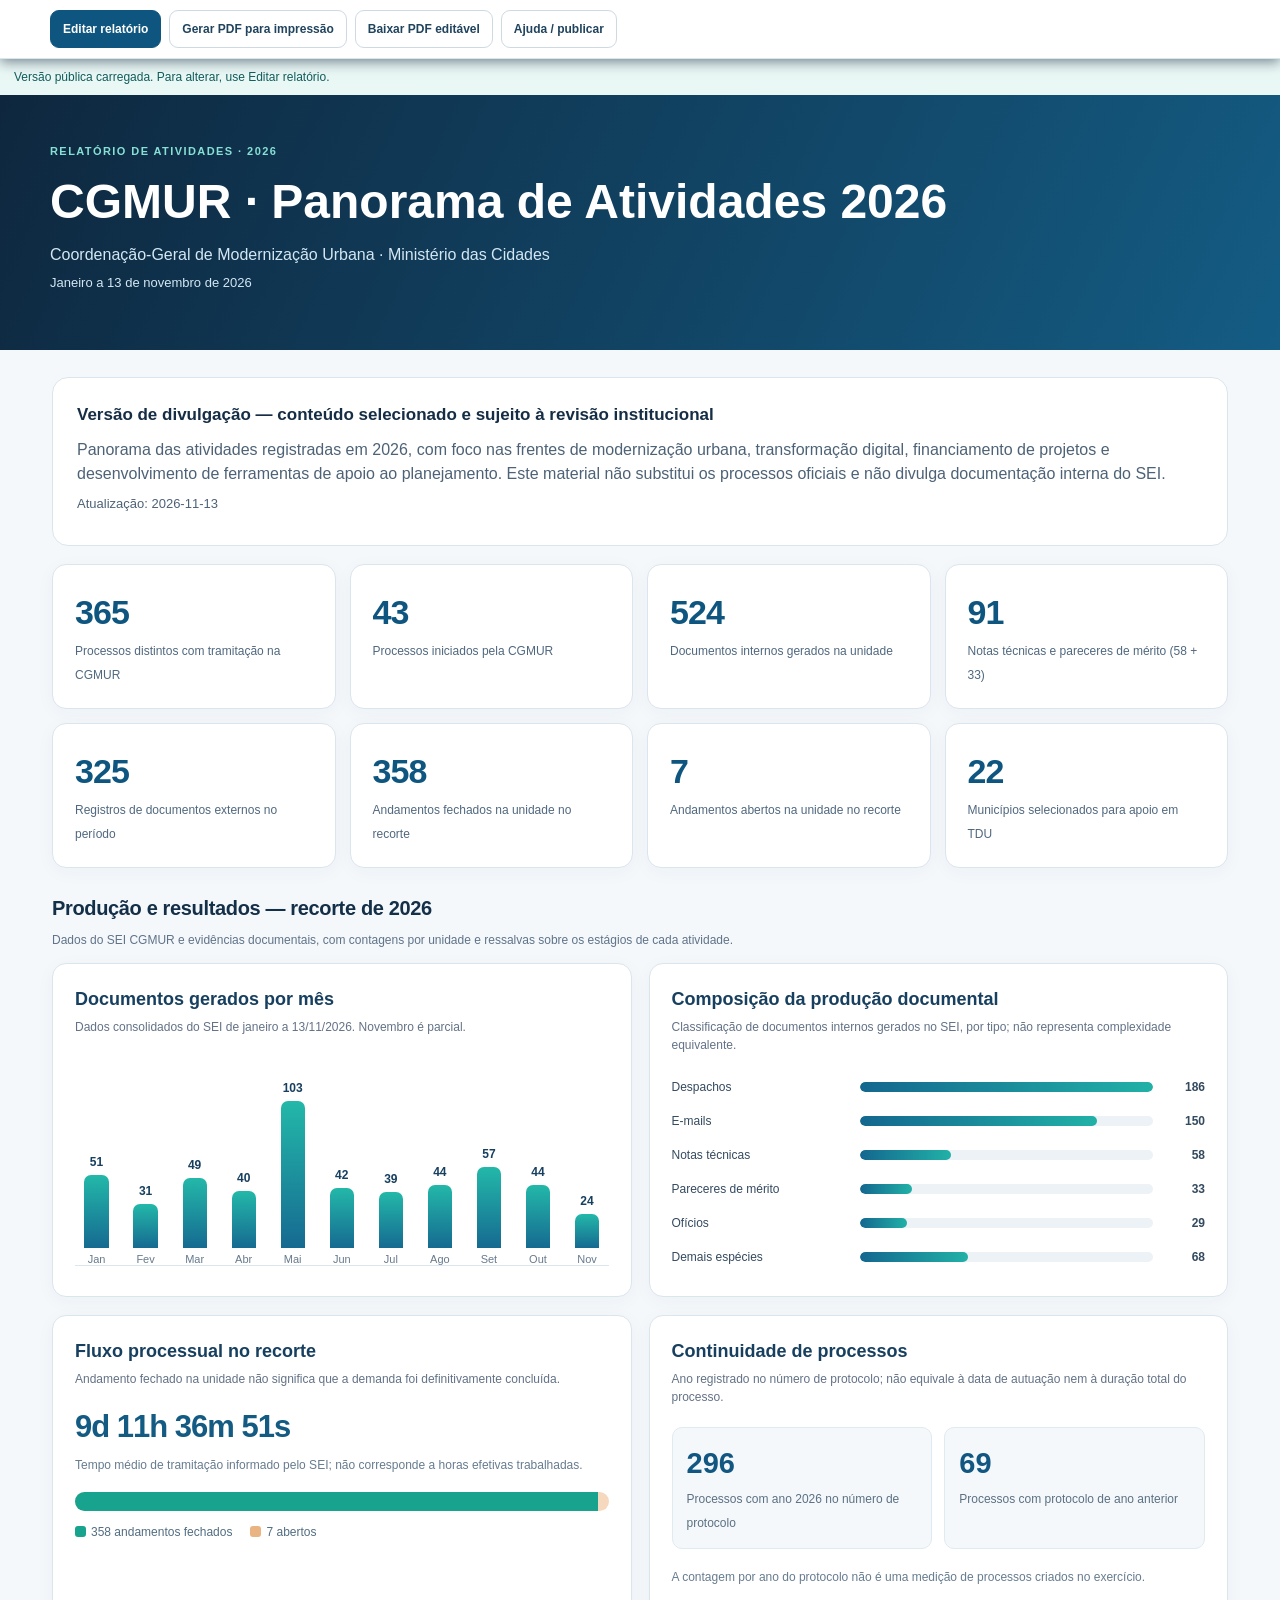
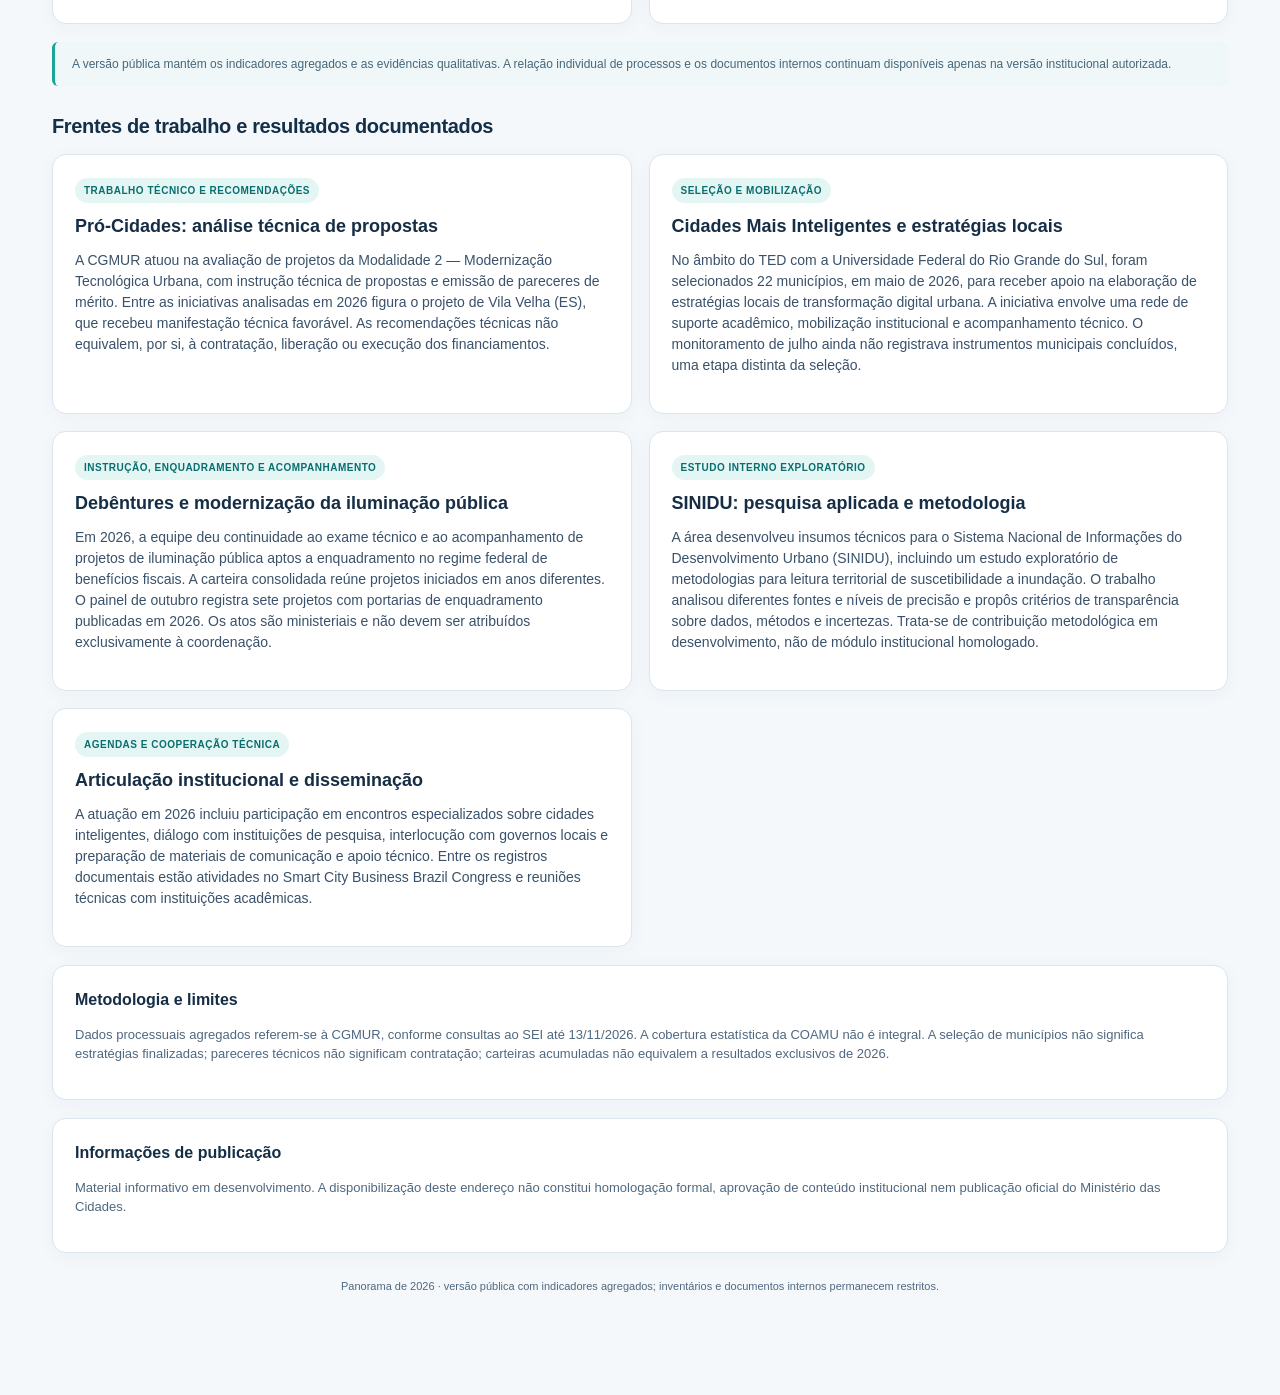
==== index.html @ 254ecc80 "Ocultar controles de edição para visitantes" ====
<!doctype html>
<html lang="pt-BR">
<head>
<meta charset="utf-8"><meta name="viewport" content="width=device-width,initial-scale=1">
<meta name="robots" content="noindex,nofollow,noarchive">
<title>CGMUR · Relatório 2026</title>
<style>
:root{color-scheme:light;--ink:#152d45;--sub:#50687f;--blue:#0e567f;--aqua:#00a6a6;--paper:#f4f8fb;--line:#dbe5ed}
*{box-sizing:border-box}body{margin:0;background:var(--paper);color:var(--ink);font-family:-apple-system,BlinkMacSystemFont,"Segoe UI",Arial,sans-serif;line-height:1.5}
.hero{background:linear-gradient(115deg,#0e273e,#145c84);color:#fff;padding:48px max(22px,calc((100vw - 1180px)/2)) 52px}
.eyebrow{letter-spacing:.13em;text-transform:uppercase;font-size:11px;color:#87e0d5;font-weight:700}
.hero h1{font-size:clamp(27px,4vw,48px);line-height:1.15;max-width:900px;margin:14px 0}
.hero p{color:#d3e7f3;max-width:860px;margin:6px 0}.date{font-size:13px}
.shell{max-width:1220px;padding:27px 22px 90px;margin:auto}.intro{background:#fff;border:1px solid var(--line);border-radius:16px;padding:24px;margin-bottom:18px}
.intro h2{margin:0 0 10px;font-size:17px}.intro p{color:#4d6276;margin:8px 0}
.metrics{display:grid;grid-template-columns:repeat(4,1fr);gap:14px;margin-bottom:22px}
.metric,.section,.footbox{border:1px solid var(--line);background:#fff;border-radius:14px;padding:22px;box-shadow:0 4px 20px #0c335609}
.metric strong{font-size:34px;color:var(--blue);display:block;letter-spacing:-.025em}.metric span{font-size:12px;color:var(--sub)}
.sectiongrid{display:grid;grid-template-columns:1fr 1fr;gap:17px}.section h3{font-size:18px;margin:10px 0}.section p{font-size:14px;color:#39516a;white-space:pre-wrap;margin:8px 0}
.stage{display:inline-block;font-size:10px;letter-spacing:.05em;text-transform:uppercase;font-weight:700;color:#0a6d70;background:#e3f6f3;border-radius:30px;padding:5px 9px}
.footbox{margin-top:18px}.footbox h2{font-size:16px;margin:0 0 8px}.footbox p{font-size:13px;color:var(--sub)}
.meta{font-size:11px;color:var(--sub);margin-top:25px;text-align:center}.toolbar{position:sticky;top:0;z-index:5;background:#fff;border-bottom:1px solid var(--line);box-shadow:0 3px 12px #1238;display:flex;gap:8px;flex-wrap:wrap;padding:10px max(22px,calc((100vw - 1180px)/2))}
button,.file-label{font:inherit;font-size:12px;font-weight:650;cursor:pointer;border:1px solid #cedae3;background:white;color:#20445e;padding:9px 12px;border-radius:9px}
button.primary{color:#fff;background:var(--blue);border-color:var(--blue)}button.accent{background:#dcf4ed;border-color:#b3e5da;color:#005951}button:disabled{opacity:.5;cursor:not-allowed}
button:hover,.file-label:hover{filter:brightness(.96)}button:focus-visible,[contenteditable]:focus-visible,input:focus-visible{outline:3px solid #2cabb8;outline-offset:3px}
button.danger{border-color:#efc5bf;color:#a03228}.edit-only{display:none}.editing .edit-only{display:inline-block}
[contenteditable="true"]{outline:1px dashed #51aaba;outline-offset:3px;border-radius:3px;min-width:35px}
.item-controls{display:flex;gap:6px;margin-top:15px;flex-wrap:wrap}
.status{font-size:12px;padding:9px 14px;background:#e9f7f5;color:#125d5c;margin:0}
#help{display:none;background:#fff;border:1px solid var(--line);padding:20px;margin:14px auto 0;max-width:1180px;border-radius:14px}
#help.open{display:block}#help p{font-size:13px;color:#41546b;margin:7px 0}#help input{width:100%;max-width:580px;padding:12px;border:1px solid #b9cbd7;border-radius:9px}
#help code{background:#f2f6fa;padding:2px 4px;border-radius:3px}
#fileimport{display:none}.hidden{display:none!important}
@media(max-width:850px){.metrics{grid-template-columns:repeat(2,1fr)}.sectiongrid{grid-template-columns:1fr}}
@media(max-width:480px){.metrics{gap:9px}.metric{padding:15px}.metric strong{font-size:26px}}
@media print{@page{size:A4;margin:14mm}body{background:#fff;color:#111}.toolbar,#help,#notice,.edit-only{display:none!important}.hero{background:#fff!important;color:#14273b;padding:0 0 16px;border-bottom:3px solid #16617e}.eyebrow{color:#195975}.hero p{color:#32475c}.shell{padding:16px 0 0;max-width:100%}.metric,.section,.intro,.footbox{break-inside:avoid;box-shadow:none;border-color:#cad2d8}.sectiongrid{display:block}.section{margin-bottom:12px}.metrics{grid-template-columns:repeat(4,1fr)}.metric strong{font-size:23px}.meta{margin-top:12px}a{color:#111}}

.dashboard-title{font-size:20px;letter-spacing:-.35px;margin:25px 0 13px;color:#142f48}
.dashboard-sub{font-size:12px;color:#607388;margin:-5px 0 14px}
.dash-two{display:grid;grid-template-columns:1fr 1fr;gap:17px;margin-bottom:18px}
.dash-panel{background:#fff;border:1px solid var(--line);box-shadow:0 4px 20px #0c335609;border-radius:14px;padding:22px;min-width:0}
.dash-panel h2{font-size:18px;color:#173f5f;margin:0 0 5px}
.dash-panel .dash-caption{font-size:12px;color:#637286;margin:0 0 16px;line-height:1.5}
.chart-bars{display:flex;align-items:flex-end;gap:10px;min-height:214px;border-bottom:1px solid #dce6ee;padding:8px 2px 0}
.bar-col{display:flex;align-items:center;justify-content:flex-end;flex-direction:column;flex:1;min-width:0;gap:5px;height:202px}
.bar-value{font-size:12px;color:#173f5f;font-weight:750;line-height:1.3}
.bar-rect{width:62%;max-width:38px;min-width:12px;flex:none;background:linear-gradient(180deg,#23b8a9,#166a91);border-radius:7px 7px 0 0;transition:height .2s}
.bar-label{font-size:11px;color:#677a8d;line-height:1.1}
.doc-row{display:grid;grid-template-columns:minmax(125px,1.2fr) 2fr 40px;align-items:center;column-gap:12px;padding:8px 0;font-size:12px;color:#344a5f}
.doc-track{background:#edf2f6;height:10px;border-radius:30px;overflow:hidden}
.doc-fill{height:100%;background:linear-gradient(90deg,#14678f,#21b1a7);border-radius:30px}
.doc-row strong{font-variant-numeric:tabular-nums;text-align:right}
.dash-number{font-size:31px;letter-spacing:-1px;color:#135b83;font-weight:750;margin:5px 0}
.dash-unit{font-size:12px;color:#667c8f;margin:0 0 15px}
.status-meter{display:flex;width:100%;height:19px;border-radius:22px;overflow:hidden;background:#f5d8bd;margin:18px 0 12px}
.status-meter .filled{background:#18a38f;min-width:1px}
.legend{display:flex;gap:18px;flex-wrap:wrap;font-size:12px;color:#526d81}
.legend i{display:inline-block;width:11px;height:11px;border-radius:3px;margin-right:5px;vertical-align:-1px}
.continuity-grid{display:grid;grid-template-columns:1fr 1fr;gap:12px;padding:5px 0}
.continuity-box{background:#f4f8fb;padding:14px;border-radius:10px;border:1px solid #e0eaf1}
.continuity-box strong{display:block;font-size:29px;color:#125782}
.continuity-box span{font-size:12px;color:#5b7082}
.chart-add{gap:9px;flex-wrap:wrap;margin-top:12px}.chart-add.edit-only{display:none}.editing .chart-add.edit-only{display:flex}
.bar-col button,.doc-row button{font-size:9px;padding:3px 5px}
.tiny-restricted-note{font-size:12px;line-height:1.5;background:#eff7f8;color:#476779;padding:13px 17px;border-left:3px solid #15a699;border-radius:6px;margin:8px 0 18px}
@media(max-width:850px){.dash-two{grid-template-columns:1fr}.chart-bars{gap:7px}.dash-panel{padding:17px}}
@media print{.dash-two{grid-template-columns:1fr 1fr;gap:11px}.dash-panel{break-inside:avoid;box-shadow:none;padding:14px}.chart-bars{min-height:155px}.bar-col{height:140px}.metric{break-inside:avoid}.bar-rect{max-width:29px}.tiny-restricted-note{border-color:#ccc}}
</style>
</head>
<body>
<nav class="toolbar" aria-label="Ferramentas do relatório">
<button id="btnedit" class="primary">Editar relatório</button>
<button id="btnprint">Gerar PDF para impressão</button>
<button id="btnformpdf">Baixar PDF editável</button>
<button id="btndraft" class="edit-only">Salvar rascunho neste navegador</button>
<button id="btnrestore" class="edit-only">Restaurar rascunho</button>
<button id="btnpublish" class="edit-only accent">Publicar alterações para todos</button>
<button id="btnaddsection" class="edit-only">+ Acrescentar seção</button>
<button id="btnaddmetric" class="edit-only">+ Indicador</button>
<button id="btnexport" class="edit-only">Exportar JSON</button>
<label class="edit-only file-label" for="fileimport">Importar JSON</label><input id="fileimport" type="file" accept="application/json,.json">
<button id="btncancel" class="edit-only">Encerrar edição</button>
<button id="btnhelp">Ajuda / publicar</button>
</nav>
<p id="notice" class="status" role="status">Carregando versão publicada…</p>
<div id="help" aria-label="Instruções de edição">
<strong>Como editar, publicar e atualizar o PDF</strong>
<p>Selecione <b>Editar relatório</b>, clique diretamente em títulos, valores e parágrafos para modificar. Use os botões para acrescentar ou remover indicadores e seções. <b>Salvar rascunho</b> fica apenas neste navegador; <b>Publicar</b> grava no repositório e atualiza o endereço público após a publicação do GitHub Pages.</p>
<p>Para gerar um <b>PDF com campos editáveis</b>, clique em <b>Baixar PDF editável</b>. O arquivo contém campos AcroForm que permitem modificar os textos em leitores de PDF compatíveis, inclusive Adobe Acrobat. O PDF para impressão é gerado a partir do visual do site.
</p><p><b>Publicação por sua conta GitHub, sem criar outro token:</b> clique em <b>Publicar alterações para todos</b>. Uma página do GitHub abrirá com os dados preparados. Estando conectado à sua conta <code>victorpeborges-ADS</code>, clique em <b>Submit new issue</b> (Criar solicitação). Uma automação do próprio repositório verificará a autoria, atualizará o relatório e fechará a solicitação após concluir.</p>
<p><b>Segurança:</b> somente solicitações abertas pelo proprietário da conta autorizada podem alterar o site. O conteúdo enviado à solicitação é público. Não inclua números individuais de processos nem informações restritas do SEI ou do SharePoint.</p>
<p id="publishstatus" role="status"></p>
</div>
<header class="hero">
<div class="eyebrow">Relatório de atividades · 2026</div>
<h1 data-field="title"></h1><p data-field="subtitle"></p><p class="date" data-field="period"></p>
</header>
<main class="shell" id="report">
<section class="intro"><h2 data-field="status"></h2><p data-field="summary"></p><p class="date">Atualização: <time id="updated"></time></p></section>
<div class="metrics" id="metrics"></div>

<h2 class="dashboard-title" data-field="dashboardTitle">Produção e resultados — recorte de 2026</h2>
<p class="dashboard-sub" data-field="dashboardSubtitle">Dados do SEI CGMUR e evidências documentais. Indicadores consolidados por unidade, sem acesso ao inventário nominal.</p>
<div class="dash-two">
  <section class="dash-panel">
    <h2 data-field="monthlyTitle"></h2><p class="dash-caption" data-field="monthlyCaption"></p>
    <div id="monthchart" class="chart-bars" role="img" aria-label="Documentos internos por mês de 2026"></div>
    <div class="chart-add edit-only"><button id="btnaddmonth">+ Mês ou período</button></div>
  </section>
  <section class="dash-panel">
    <h2 data-field="mixTitle"></h2><p class="dash-caption" data-field="mixCaption"></p>
    <div id="mixchart"></div>
    <div class="chart-add edit-only"><button id="btnaddtype">+ Tipo documental</button></div>
  </section>
</div>
<div class="dash-two">
  <section class="dash-panel">
    <h2 data-field="statusTitle"></h2><p class="dash-caption" data-field="statusCaption"></p>
    <p class="dash-number" data-field="tempoMedio"></p><p class="dash-unit">Tempo médio de tramitação informado pelo SEI; não corresponde a horas efetivas trabalhadas.</p>
    <div class="status-meter" role="img" aria-label="Proporção de andamentos fechados no recorte"><div id="meterclosed" class="filled"></div></div>
    <div class="legend"><span><i style="background:#18a38f"></i><span id="closedCount"></span> andamentos fechados</span><span><i style="background:#e9b481"></i><span id="openCount"></span> abertos</span></div>
  </section>
  <section class="dash-panel">
    <h2 data-field="continuityTitle"></h2><p class="dash-caption" data-field="continuityCaption"></p>
    <div class="continuity-grid">
      <div class="continuity-box"><strong data-field="continuidade2026"></strong><span>Processos com ano 2026 no número de protocolo</span></div>
      <div class="continuity-box"><strong data-field="continuidadeAnterior"></strong><span>Processos com protocolo de ano anterior</span></div>
    </div>
    <p class="dash-unit" style="margin-top:14px">A contagem por ano do protocolo não é uma medição de processos criados no exercício.</p>
  </section>
</div>
<div class="tiny-restricted-note">A versão pública mantém os indicadores agregados e as evidências qualitativas. A relação individual de processos e os documentos internos continuam disponíveis apenas na versão institucional autorizada.</div>
<h2 class="dashboard-title" data-field="findingsTitle"></h2>
<div class="sectiongrid" id="sections"></div>
<section class="footbox"><h2>Metodologia e limites</h2><p data-field="caveats"></p></section>
<section class="footbox"><h2>Informações de publicação</h2><p data-field="footer"></p></section>
<p class="meta">Panorama de 2026 · versão pública com indicadores agregados; inventários e documentos internos permanecem restritos.</p>
</main>
<script src="pdf-lib.min.js"></script>
<script>
"use strict";
const REPO="victorpeborges-ADS/relatorio-cgmur-2026-publico",FILE="content.json";
let model=null,editing=false,original=null,publishedSha=null;
const $=s=>document.querySelector(s);
const status=(msg,error=false)=>{const n=$("#notice");n.textContent=msg;n.style.background=error?"#fff0ed":"#e9f7f5";n.style.color=error?"#9b2d24":"#125d5c"};
function text(tag,value,cls){const n=document.createElement(tag);if(cls)n.className=cls;n.textContent=String(value??"");return n}
function field(n,key,val){n.dataset.key=key;n.textContent=val??"";n.contentEditable=editing?"true":"false";return n}
function control(label,action,cls=""){const b=text("button",label,"edit-only "+cls);b.type="button";b.addEventListener("click",action);return b}
function copy(o){return JSON.parse(JSON.stringify(o))}

function reportMetric(id){let o=(model?.metrics||[]).find(x=>x.id===id);let v=Number(String(o?.value||"0").replace(/[^0-9.-]/g,""));return Number.isFinite(v)?v:0}
function drawAnalytics(){
 const mchart=$("#monthchart");mchart.replaceChildren();
 const months=model.monthly||[];
 const max=Math.max(1,...months.map(x=>x.value));
 months.forEach((x,i)=>{
  const n=document.createElement("div");n.className="bar-col";
  n.append(field(text("b",x.value,"bar-value"),"value",x.value));
  const bar=document.createElement("div");bar.className="bar-rect";bar.style.height=Math.max(4,Math.round(x.value/max*147))+"px";bar.title=x.label+": "+x.value+" documentos";
  n.append(bar,field(text("span",x.label,"bar-label"),"label",x.label));
  n.append(control("×",()=>{snapshot();model.monthly.splice(i,1);render()},"danger"));
  mchart.append(n);
 });
 const mix=$("#mixchart");mix.replaceChildren();
 const types=model.documentTypes||[];const biggest=Math.max(1,...types.map(x=>x.value));
 types.forEach((x,i)=>{
  const n=document.createElement("div");n.className="doc-row";
  n.append(field(text("span",x.label),"label",x.label));
  const track=document.createElement("div");track.className="doc-track";
  const fill=document.createElement("div");fill.className="doc-fill";fill.style.width=Math.round(100*x.value/biggest)+"%";track.append(fill);
  n.append(track,field(text("strong",x.value),"value",x.value));
  const btn=control("×",()=>{snapshot();model.documentTypes.splice(i,1);render()},"danger");
  btn.style.gridColumn="1 / -1";btn.style.justifySelf="end";n.append(btn);
  mix.append(n);
 });
 const closed=reportMetric("closed"),open=reportMetric("open");
 $("#meterclosed").style.width=(closed+open>0?Math.min(100,100*closed/(closed+open)):0)+"%";
 $("#closedCount").textContent=closed;$("#openCount").textContent=open;
}
function render(){
 if(!model)return;
 for(const el of document.querySelectorAll("[data-field]"))field(el,el.dataset.field,model[el.dataset.field]);
 $("#updated").textContent=model.updated||"2026";
 const metrics=$("#metrics");metrics.replaceChildren();
 model.metrics.forEach((m,i)=>{const n=document.createElement("article");n.className="metric";n.dataset.index=i;
  n.append(field(text("strong",m.value),"value",m.value),field(text("span",m.label),"label",m.label));
  n.append(control("Remover indicador",()=>{snapshot();model.metrics.splice(i,1);render()},"danger"));metrics.append(n)});
 const sections=$("#sections");sections.replaceChildren();
 model.sections.forEach((s,i)=>{const n=document.createElement("article");n.className="section";n.dataset.index=i;
  n.append(field(text("span",s.stage,"stage"),"stage",s.stage),field(text("h3",s.title),"title",s.title),field(text("p",s.body),"body",s.body));
  const ctl=document.createElement("div");ctl.className="item-controls edit-only";
  ctl.append(control("Excluir seção",()=>{if(confirm("Excluir esta seção?")){snapshot();model.sections.splice(i,1);render()}},"danger"));
  ctl.append(control("Subir",()=>{snapshot();if(i>0){[model.sections[i-1],model.sections[i]]=[model.sections[i],model.sections[i-1]];render()}}));
  ctl.append(control("Descer",()=>{snapshot();if(i<model.sections.length-1){[model.sections[i+1],model.sections[i]]=[model.sections[i],model.sections[i+1]];render()}}));
  n.append(ctl);sections.append(n)});
 drawAnalytics();
 document.body.classList.toggle("editing",editing);
}
function snapshot(){
 if(!editing||!model)return;
 for(const el of document.querySelectorAll("[data-field]"))model[el.dataset.field]=el.innerText.trim();
 document.querySelectorAll("#metrics .metric").forEach((el,i)=>{
  const m=model.metrics[i];if(m){m.value=el.querySelector('[data-key="value"]').innerText.trim();m.label=el.querySelector('[data-key="label"]').innerText.trim();}
 });
 document.querySelectorAll("#sections .section").forEach((el,i)=>{
  const s=model.sections[i];if(s)for(const key of ["title","stage","body"])s[key]=el.querySelector('[data-key="'+key+'"]').innerText.trim();
 });

 for(const [sel,key] of [["#monthchart .bar-col","monthly"],["#mixchart .doc-row","documentTypes"]]){
  document.querySelectorAll(sel).forEach((el,i)=>{
   const x=model[key][i];if(!x)return;
   x.label=el.querySelector('[data-key="label"]').innerText.trim();
   const raw=el.querySelector('[data-key="value"]').innerText.trim();
   const n=Number(raw);
   x.value=Number.isInteger(n)&&n>=0?n:-1;
  });
 }
 model.updated=new Date().toISOString().slice(0,10);
}
function validate(m){
 if(!m||typeof m.title!=="string"||!Array.isArray(m.metrics)||!Array.isArray(m.sections))throw Error("Dados do relatório inválidos");
 if(m.metrics.length>40||m.sections.length>80||JSON.stringify(m).length>100000)throw Error("Tamanho não suportado");
 for(const item of m.sections)if(typeof item.title!=="string"||typeof item.body!=="string")throw Error("Uma seção não contém texto válido");
 for(const chart of ["monthly","documentTypes"])if(!Array.isArray(m[chart])||m[chart].length>24||m[chart].some(x=>typeof x.label!=="string"||!Number.isInteger(x.value)||x.value<0))throw Error("Informe valores numéricos não negativos nos gráficos.");

 return m;
}
async function published(){
 const r=await fetch("./content.json?t="+Date.now(),{cache:"no-store"});
 if(!r.ok)throw Error("Não foi possível carregar content.json");
 return validate(await r.json());
}
async function startup(){
 try{model=await published();original=copy(model);render();status("Versão pública carregada. Para alterar, use Editar relatório.");}
 catch(e){status("Erro ao carregar o relatório: "+e.message,true);}
}
$("#btnedit").onclick=()=>{editing=true;render();status("Modo edição: clique diretamente no texto que deseja alterar. Rascunhos não ficam públicos automaticamente.")};
$("#btncancel").onclick=()=>{if(!confirm("Encerrar a edição e descartar alterações não publicadas?"))return;editing=false;model=copy(original);render();status("Edição encerrada. Versão publicada restaurada.")};
$("#btnaddsection").onclick=()=>{snapshot();model.sections.push({id:"sec-"+Date.now(),stage:"Em revisão",title:"Nova seção",body:"Insira aqui o texto desta seção."});render();$("#sections").lastElementChild.scrollIntoView({behavior:"smooth",block:"center"})};
$("#btnaddmonth").onclick=()=>{snapshot();model.monthly.push({label:"Novo",value:0});render()};
$("#btnaddtype").onclick=()=>{snapshot();model.documentTypes.push({label:"Outro tipo",value:0});render()};
document.addEventListener("focusout",e=>{if(editing&&e.target.closest("#monthchart,#mixchart")){snapshot();if(model.monthly.every(x=>x.value>=0)&&model.documentTypes.every(x=>x.value>=0))render()}});
$("#btnaddmetric").onclick=()=>{snapshot();model.metrics.push({id:"user_"+Date.now(),value:"—",label:"Novo indicador"});render()};
$("#btnprint").onclick=()=>{snapshot();const was=editing;editing=false;render();window.print();editing=was;render()};

function ansi(s){return String(s??"").normalize("NFC").replace(/[\u2013\u2014\u2011]/g,"-").replace(/[\u2018\u2019]/g,"'").replace(/[\u201C\u201D]/g,'"').replace(/\u2022/g,"-").replace(/\u2192/g,"->").replace(/[\u200B-\u200D]/g,"")}
function addInput(form,page,name,value,x,y,w,h,size=11,multiline=false){
 const {rgb}=window.PDFLib;
 const f=form.createTextField(name);
 if(multiline)f.enableMultiline();
 f.addToPage(page,{x,y,width:w,height:h,borderWidth:1,borderColor:rgb(.78,.86,.90),backgroundColor:rgb(.97,.99,1),textColor:rgb(.11,.23,.33)});
 f.setFontSize(size);
 f.setText(ansi(value));
 return f;
}
async function generateEditablePdf(){
 if(!window.PDFLib)throw Error("Módulo PDF não carregado. Atualize esta página e tente novamente.");
 snapshot();
 const {PDFDocument,StandardFonts,rgb}=window.PDFLib;
 const pdf=await PDFDocument.create();
 const font=await pdf.embedFont(StandardFonts.Helvetica),bold=await pdf.embedFont(StandardFonts.HelveticaBold);
 const W=595.28,H=841.89,margin=44;
 pdf.setTitle("CGMUR - Relatorio 2026 - PDF editavel");
 pdf.setAuthor("Editor do Relatorio CGMUR 2026");
 function pageOf(label){
  const p=pdf.addPage([W,H]);
  p.drawRectangle({x:0,y:H-86,width:W,height:86,color:rgb(.06,.18,.29)});
  p.drawText("CGMUR   /   PANORAMA 2026",{x:margin,y:H-42,size:16,font:bold,color:rgb(1,1,1)});
  p.drawText(ansi(label).slice(0,75),{x:margin,y:H-66,size:10,font,color:rgb(.76,.90,.96)});
  p.drawText("Versao publica   |   PDF com campos editaveis",{x:margin,y:22,size:9,font,color:rgb(.40,.50,.58)});
  return p;
 }
 const p1=pageOf("Identificacao e resumo do relatorio");
 p1.drawText("Titulo",{x:margin,y:721,size:10,font:bold});
 addInput(pdf.getForm(),p1,"titulo",model.title,margin,656,W-2*margin,60,19,true);
 p1.drawText("Secretaria / unidade",{x:margin,y:638,size:10,font:bold});
 addInput(pdf.getForm(),p1,"subtitulo",model.subtitle,margin,597,W-2*margin,35,11,true);
 p1.drawText("Periodo",{x:margin,y:579,size:10,font:bold});
 addInput(pdf.getForm(),p1,"periodo",model.period,margin,546,W-2*margin,28,11);
 p1.drawText("Situacao",{x:margin,y:528,size:10,font:bold});
 addInput(pdf.getForm(),p1,"situacao",model.status,margin,473,W-2*margin,49,12,true);
 p1.drawText("Resumo",{x:margin,y:453,size:10,font:bold});
 addInput(pdf.getForm(),p1,"resumo",model.summary,margin,152,W-2*margin,292,11,true);
 const p2=pageOf("Indicadores e ressalvas");
 let y=708;
 for(let i=0;i<model.metrics.length;i++){
  if(y<270)break;
  addInput(pdf.getForm(),p2,"indicador_"+(i+1)+"_valor",model.metrics[i].value,margin,y-34,115,34,16);
  addInput(pdf.getForm(),p2,"indicador_"+(i+1)+"_rotulo",model.metrics[i].label,margin+130,y-34,W-2*margin-130,34,10,true);
  y-=56;
 }
 p2.drawText("Limites de interpretacao e metodologia",{x:margin,y:453,size:11,font:bold});
 addInput(pdf.getForm(),p2,"ressalvas",model.caveats,margin,241,W-2*margin,203,10,true);
 p2.drawText("Informacoes de publicacao",{x:margin,y:223,size:11,font:bold});
 addInput(pdf.getForm(),p2,"informacoes",model.footer,margin,89,W-2*margin,125,10,true);
 for(let i=0;i<model.sections.length;i++){
  const sec=model.sections[i],p=pageOf("Secao "+(i+1)+" de "+model.sections.length);
  p.drawText("Estagio",{x:margin,y:721,size:10,font:bold});
  addInput(pdf.getForm(),p,"sec_"+(i+1)+"_estagio",sec.stage,margin,688,W-2*margin,27,10);
  p.drawText("Titulo da secao",{x:margin,y:670,size:10,font:bold});
  addInput(pdf.getForm(),p,"sec_"+(i+1)+"_titulo",sec.title,margin,621,W-2*margin,43,15,true);
  p.drawText("Descricao (campo de texto multilinha)",{x:margin,y:603,size:10,font:bold});
  addInput(pdf.getForm(),p,"sec_"+(i+1)+"_texto",sec.body,margin,94,W-2*margin,501,11,true);
 }
 const bytes=await pdf.save();
 const blob=new Blob([bytes],{type:"application/pdf"});
 const url=URL.createObjectURL(blob),a=document.createElement("a");
 a.href=url;a.download="Relatorio_CGMUR_2026_EDITAVEL.pdf";a.click();
 setTimeout(()=>URL.revokeObjectURL(url),6000);
 status("PDF editável gerado. Os campos podem ser modificados no Adobe Acrobat ou leitor compatível.");
}
$("#btnformpdf").onclick=async()=>{const btn=$("#btnformpdf");btn.disabled=true;try{await generateEditablePdf()}catch(e){status("Erro ao gerar PDF editável: "+e.message,true)}finally{btn.disabled=false}};

$("#btnhelp").onclick=()=>{$("#help").classList.toggle("open")};
$("#btndraft").onclick=()=>{snapshot();localStorage.setItem("cgmur-2026-draft",JSON.stringify(model));status("Rascunho salvo SOMENTE neste navegador. Use Publicar para atualizar o site para todos.")};
$("#btnrestore").onclick=()=>{try{const raw=localStorage.getItem("cgmur-2026-draft");if(!raw)throw Error("Não existe rascunho salvo neste navegador.");if(!confirm("Restaurar o rascunho local substituindo as alterações em edição?"))return;model=validate(JSON.parse(raw));render();status("Rascunho restaurado. Para disponibilizar aos visitantes, use Publicar.")}catch(e){status(e.message,true)}};
$("#btnexport").onclick=()=>{snapshot();const blob=new Blob([JSON.stringify(model,null,2)],{type:"application/json"}),url=URL.createObjectURL(blob),a=document.createElement("a");a.href=url;a.download="CGMUR_2026_relatorio_editavel.json";a.click();URL.revokeObjectURL(url)};
$("#fileimport").onchange=async(e)=>{try{const f=e.target.files[0];if(!f)return;const m=validate(JSON.parse(await f.text()));model=m;render();status("JSON importado para edição. Publique para tornar permanente.")}catch(err){status(err.message,true)}e.target.value=""};
$("#btnpublish").onclick=async()=>{
 snapshot();
 try{validate(model)}catch(e){status(e.message,true);return}
 const payload=JSON.stringify(model);
 if(/sei\.mi\.gov\.br|mcidades\.sharepoint\.com|\b\d{5}\.\d{6}\/\d{4}-\d{2}\b/i.test(payload)){
   status("Há um identificador ou endereço interno no texto. Retire a informação restrita antes de publicar.",true);return;
 }
 if(!confirm("O relatório ficará PUBLICAMENTE acessível. Confirma que não há dados institucionais restritos?"))return;
 const title="Publicar edição do relatório CGMUR "+new Date().toISOString().slice(0,10);
 const titleURL="https://github.com/"+REPO+"/issues/new?title="+encodeURIComponent(title);
 $("#help").classList.add("open");
 const popup=window.open("about:blank","_blank");
 if(!popup){status("O navegador bloqueou a nova aba. Permita pop-ups para este site e tente novamente.",true);return}
 try{popup.opener=null}catch(e){}
 $("#btnpublish").disabled=true;
 try{
   let body="CGMUR_REPORT_UPDATE_V1\n"+payload;
   if(typeof CompressionStream!=="undefined"){
      const zipped=await new Response(new Blob([payload],{type:"application/json"}).stream().pipeThrough(new CompressionStream("gzip"))).arrayBuffer();
      const bytes=new Uint8Array(zipped);
      let binary="";for(let i=0;i<bytes.length;i+=8192)binary+=String.fromCharCode(...bytes.slice(i,i+8192));
      body="CGMUR_REPORT_UPDATE_V2_GZIP\n"+btoa(binary).replace(/\+/g,"-").replace(/\//g,"_").replace(/=+$/,"");
   }
   const issueURL=titleURL+"&body="+encodeURIComponent(body);
   if(issueURL.length<=6500){
     popup.location.replace(issueURL);
     status("Edição pronta: na aba do GitHub, clique em Submit new issue. A automação validará sua conta e publicará as alterações.");
     $("#publishstatus").textContent="A edição só será efetivada depois da sua confirmação no GitHub.";
   }else{
     popup.location.replace(titleURL);
     await navigator.clipboard.writeText(body);
     status("O relatório é extenso: os dados foram copiados. Cole na descrição da solicitação do GitHub e clique em Submit new issue.");
     $("#publishstatus").textContent="Após colar a descrição na aba do GitHub, confirme o envio.";
   }
 }catch(e){
   status("A abertura do GitHub falhou: "+e.message,true);
   $("#publishstatus").textContent="Experimente exportar o arquivo JSON e solicitar publicação pelo GitHub.";
 }finally{$("#btnpublish").disabled=false}
};
startup();
</script>
</body></html>
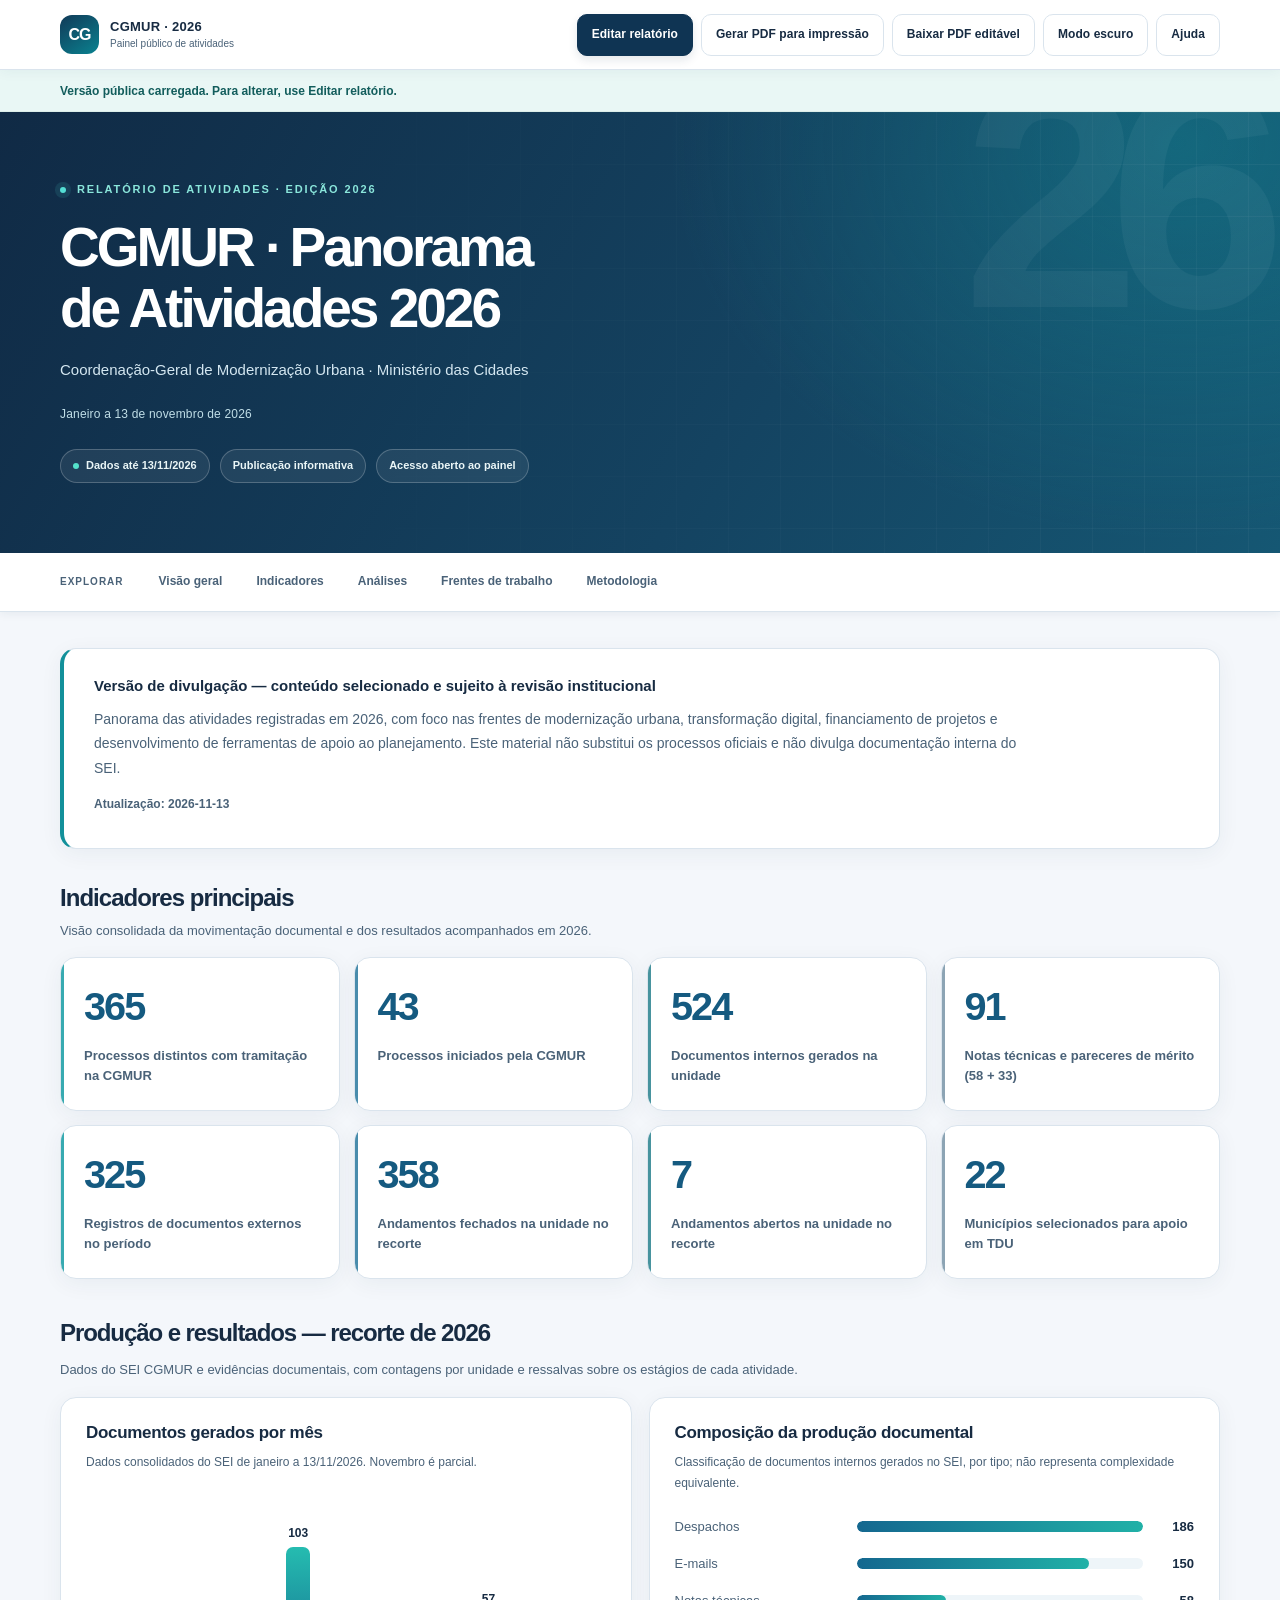
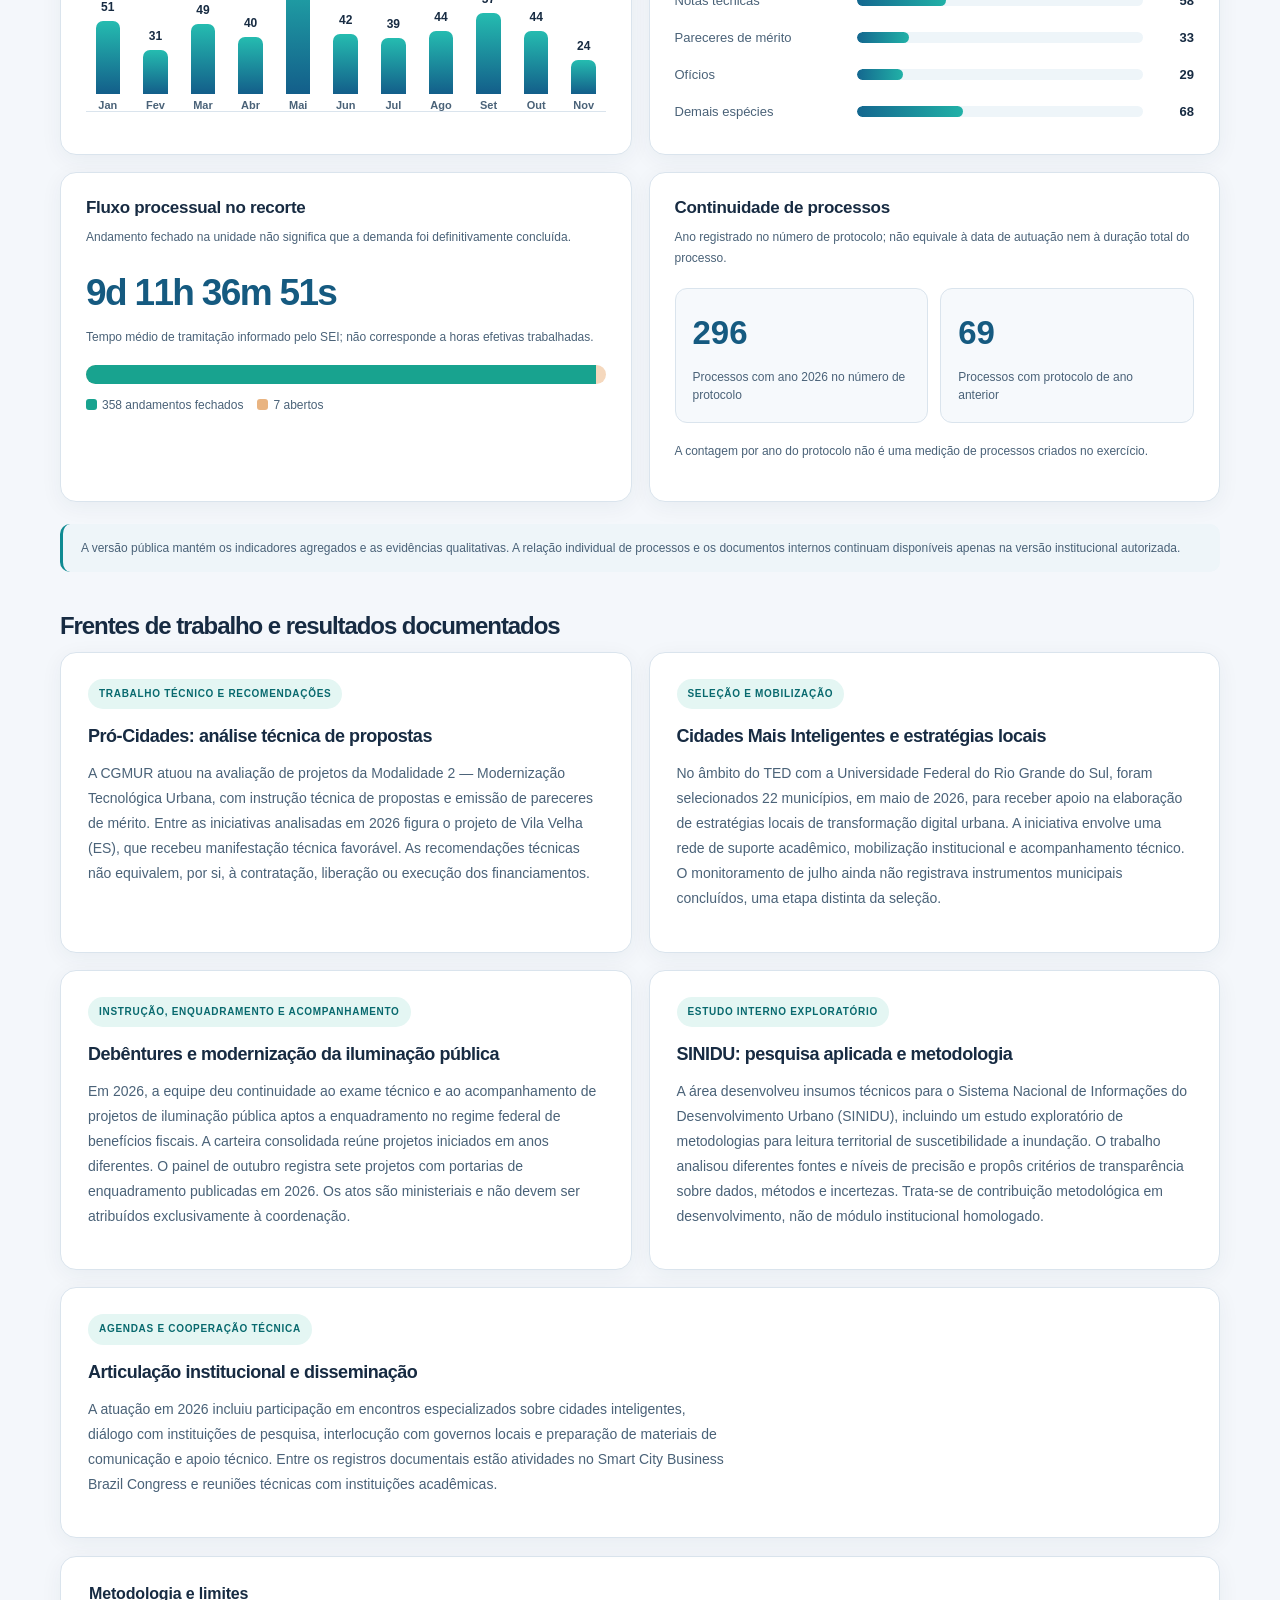
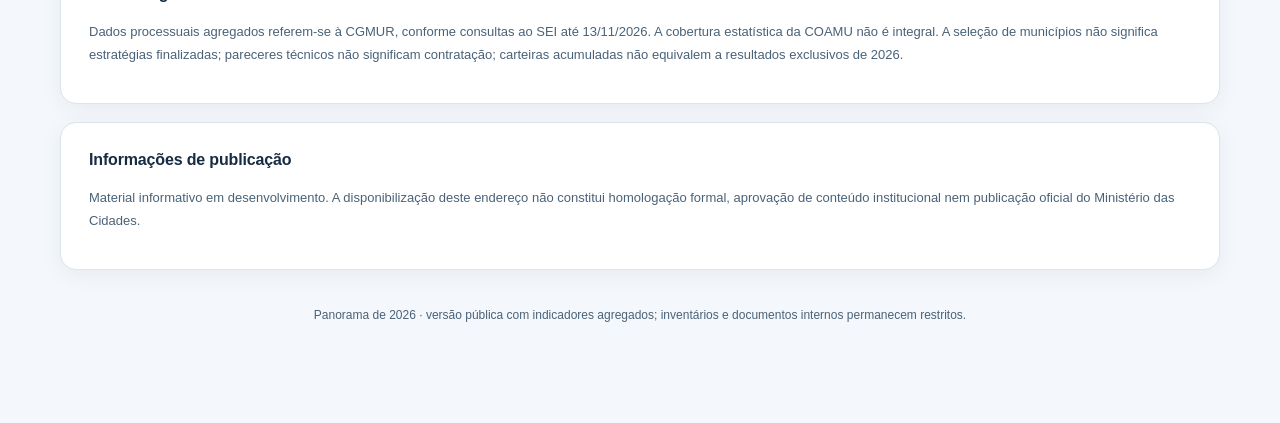
==== commit d183d151: "Redesign editorial do painel CGMUR, acessibilidade e responsividade" ====
--- a/index.html
+++ b/index.html
@@ -66,10 +66,17 @@
 @media(max-width:850px){.dash-two{grid-template-columns:1fr}.chart-bars{gap:7px}.dash-panel{padding:17px}}
 @media print{.dash-two{grid-template-columns:1fr 1fr;gap:11px}.dash-panel{break-inside:avoid;box-shadow:none;padding:14px}.chart-bars{min-height:155px}.bar-col{height:140px}.metric{break-inside:avoid}.bar-rect{max-width:29px}.tiny-restricted-note{border-color:#ccc}}
 </style>
+<link rel="stylesheet" href="design-v3.css">
+<meta name="theme-color" content="#102a45">
+<meta name="description" content="Panorama público e editável das atividades da CGMUR em 2026: indicadores, produção documental, Pró-Cidades, transformação digital e SINIDU.">
 </head>
 <body>
 <nav class="toolbar" aria-label="Ferramentas do relatório">
-<button id="btnedit" class="primary">Editar relatório</button>
+<div class="toolbar-brand" aria-label="Relatório de atividades CGMUR 2026">
+  <span class="mark" aria-hidden="true">CG</span>
+  <span><span class="brand-top">CGMUR · 2026</span><span class="brand-small">Painel público de atividades</span></span>
+</div>
+<button id="btnedit" class="primary" aria-pressed="false">Editar relatório</button>
 <button id="btnprint">Gerar PDF para impressão</button>
 <button id="btnformpdf">Baixar PDF editável</button>
 <button id="btndraft" class="edit-only">Salvar rascunho neste navegador</button>
@@ -80,7 +87,8 @@
 <button id="btnexport" class="edit-only">Exportar JSON</button>
 <label class="edit-only file-label" for="fileimport">Importar JSON</label><input id="fileimport" type="file" accept="application/json,.json">
 <button id="btncancel" class="edit-only">Encerrar edição</button>
-<button id="btnhelp">Ajuda / publicar</button>
+<button id="btntheme" aria-label="Ativar modo escuro" aria-pressed="false">Modo escuro</button>
+<button id="btnhelp" aria-expanded="false" aria-controls="help">Ajuda</button>
 </nav>
 <p id="notice" class="status" role="status">Carregando versão publicada…</p>
 <div id="help" aria-label="Instruções de edição">
@@ -92,19 +100,44 @@
 <p id="publishstatus" role="status"></p>
 </div>
 <header class="hero">
-<div class="eyebrow">Relatório de atividades · 2026</div>
-<h1 data-field="title"></h1><p data-field="subtitle"></p><p class="date" data-field="period"></p>
+<div class="hero-inner">
+  <div class="eyebrow">Relatório de atividades · edição 2026</div>
+  <h1 data-field="title"></h1>
+  <p data-field="subtitle"></p>
+  <p class="date" data-field="period"></p>
+  <div class="hero-metadata" aria-label="Informações do documento">
+    <span class="hero-chip"><span class="dot" aria-hidden="true"></span> Dados até 13/11/2026</span>
+    <span class="hero-chip">Publicação informativa</span>
+    <span class="hero-chip">Acesso aberto ao painel</span>
+  </div>
+</div>
 </header>
+<nav class="section-nav" aria-label="Navegação pelo relatório">
+ <div class="section-nav-inner">
+  <span class="nav-eyebrow">Explorar</span>
+  <a href="#visao-geral">Visão geral</a>
+  <a href="#indicadores">Indicadores</a>
+  <a href="#analises">Análises</a>
+  <a href="#frentes">Frentes de trabalho</a>
+  <a href="#metodologia">Metodologia</a>
+ </div>
+</nav>
 <main class="shell" id="report">
-<section class="intro"><h2 data-field="status"></h2><p data-field="summary"></p><p class="date">Atualização: <time id="updated"></time></p></section>
+<section class="intro" id="visao-geral"><h2 data-field="status"></h2><p data-field="summary"></p><p class="date">Atualização: <time id="updated"></time></p></section>
+<div class="block-heading" id="indicadores">
+  <div><span class="heading-line" aria-hidden="true"></span><h2>Indicadores principais</h2>
+  <p>Visão consolidada da movimentação documental e dos resultados acompanhados em 2026.</p></div>
+</div>
 <div class="metrics" id="metrics"></div>
 
-<h2 class="dashboard-title" data-field="dashboardTitle">Produção e resultados — recorte de 2026</h2>
+<h2 class="dashboard-title" id="analises" data-field="dashboardTitle">Produção e resultados — recorte de 2026</h2>
 <p class="dashboard-sub" data-field="dashboardSubtitle">Dados do SEI CGMUR e evidências documentais. Indicadores consolidados por unidade, sem acesso ao inventário nominal.</p>
 <div class="dash-two">
   <section class="dash-panel">
     <h2 data-field="monthlyTitle"></h2><p class="dash-caption" data-field="monthlyCaption"></p>
-    <div id="monthchart" class="chart-bars" role="img" aria-label="Documentos internos por mês de 2026"></div>
+    <div class="chart-scroll" tabindex="0" aria-label="Gráfico mensal com rolagem horizontal em telas pequenas">
+      <div id="monthchart" class="chart-bars" role="group" aria-label="Documentos internos por mês de 2026"></div>
+    </div>
     <div class="chart-add edit-only"><button id="btnaddmonth">+ Mês ou período</button></div>
   </section>
   <section class="dash-panel">
@@ -130,9 +163,9 @@
   </section>
 </div>
 <div class="tiny-restricted-note">A versão pública mantém os indicadores agregados e as evidências qualitativas. A relação individual de processos e os documentos internos continuam disponíveis apenas na versão institucional autorizada.</div>
-<h2 class="dashboard-title" data-field="findingsTitle"></h2>
+<h2 class="dashboard-title" id="frentes" data-field="findingsTitle"></h2>
 <div class="sectiongrid" id="sections"></div>
-<section class="footbox"><h2>Metodologia e limites</h2><p data-field="caveats"></p></section>
+<section class="footbox" id="metodologia"><h2>Metodologia e limites</h2><p data-field="caveats"></p></section>
 <section class="footbox"><h2>Informações de publicação</h2><p data-field="footer"></p></section>
 <p class="meta">Panorama de 2026 · versão pública com indicadores agregados; inventários e documentos internos permanecem restritos.</p>
 </main>
@@ -144,7 +177,7 @@
 const $=s=>document.querySelector(s);
 const status=(msg,error=false)=>{const n=$("#notice");n.textContent=msg;n.style.background=error?"#fff0ed":"#e9f7f5";n.style.color=error?"#9b2d24":"#125d5c"};
 function text(tag,value,cls){const n=document.createElement(tag);if(cls)n.className=cls;n.textContent=String(value??"");return n}
-function field(n,key,val){n.dataset.key=key;n.textContent=val??"";n.contentEditable=editing?"true":"false";return n}
+function field(n,key,val){n.dataset.key=key;n.textContent=val??"";n.contentEditable=editing?"true":"false";if(editing)n.setAttribute("aria-label","Editar "+key);else n.removeAttribute("aria-label");return n}
 function control(label,action,cls=""){const b=text("button",label,"edit-only "+cls);b.type="button";b.addEventListener("click",action);return b}
 function copy(o){return JSON.parse(JSON.stringify(o))}
 
@@ -157,7 +190,7 @@
   const n=document.createElement("div");n.className="bar-col";
   n.append(field(text("b",x.value,"bar-value"),"value",x.value));
   const bar=document.createElement("div");bar.className="bar-rect";bar.style.height=Math.max(4,Math.round(x.value/max*147))+"px";bar.title=x.label+": "+x.value+" documentos";
-  n.append(bar,field(text("span",x.label,"bar-label"),"label",x.label));
+  n.setAttribute("aria-label",x.label+": "+x.value+" documentos");n.append(bar,field(text("span",x.label,"bar-label"),"label",x.label));
   n.append(control("×",()=>{snapshot();model.monthly.splice(i,1);render()},"danger"));
   mchart.append(n);
  });
@@ -195,6 +228,7 @@
   n.append(ctl);sections.append(n)});
  drawAnalytics();
  document.body.classList.toggle("editing",editing);
+ $("#btnedit").setAttribute("aria-pressed",String(editing));
 }
 function snapshot(){
  if(!editing||!model)return;
@@ -281,18 +315,34 @@
  addInput(pdf.getForm(),p1,"situacao",model.status,margin,473,W-2*margin,49,12,true);
  p1.drawText("Resumo",{x:margin,y:453,size:10,font:bold});
  addInput(pdf.getForm(),p1,"resumo",model.summary,margin,152,W-2*margin,292,11,true);
- const p2=pageOf("Indicadores e ressalvas");
- let y=708;
+ const p2=pageOf("Indicadores de producao e resultados");
+ let y=711;
  for(let i=0;i<model.metrics.length;i++){
-  if(y<270)break;
-  addInput(pdf.getForm(),p2,"indicador_"+(i+1)+"_valor",model.metrics[i].value,margin,y-34,115,34,16);
-  addInput(pdf.getForm(),p2,"indicador_"+(i+1)+"_rotulo",model.metrics[i].label,margin+130,y-34,W-2*margin-130,34,10,true);
-  y-=56;
- }
- p2.drawText("Limites de interpretacao e metodologia",{x:margin,y:453,size:11,font:bold});
- addInput(pdf.getForm(),p2,"ressalvas",model.caveats,margin,241,W-2*margin,203,10,true);
- p2.drawText("Informacoes de publicacao",{x:margin,y:223,size:11,font:bold});
- addInput(pdf.getForm(),p2,"informacoes",model.footer,margin,89,W-2*margin,125,10,true);
+  if(y<194)break;
+  p2.drawText("Indicador "+(i+1),{x:margin,y:y+12,size:9,font:bold,color:rgb(.23,.38,.49)});
+  addInput(pdf.getForm(),p2,"indicador_"+(i+1)+"_valor",model.metrics[i].value,margin,y-31,105,34,15);
+  addInput(pdf.getForm(),p2,"indicador_"+(i+1)+"_rotulo",model.metrics[i].label,margin+118,y-31,W-2*margin-118,34,10,true);
+  y-=67;
+ }
+ const p3=pageOf("Serie mensal e composicao documental");
+ p3.drawText("Documentos internos por periodo",{x:margin,y:722,size:11,font:bold});
+ for(let i=0;i<model.monthly.length&&i<12;i++){
+  const m=model.monthly[i];
+  const x=margin+(i%2)*258,yy=674-Math.floor(i/2)*61;
+  addInput(pdf.getForm(),p3,"mes_"+(i+1)+"_nome",m.label,x,yy,125,31,10);
+  addInput(pdf.getForm(),p3,"mes_"+(i+1)+"_quantidade",String(m.value),x+134,yy,92,31,12);
+ }
+ p3.drawText("Documentos internos por tipo",{x:margin,y:286,size:11,font:bold});
+ for(let i=0;i<model.documentTypes.length&&i<6;i++){
+  const m=model.documentTypes[i],yy=248-i*36;
+  addInput(pdf.getForm(),p3,"tipo_"+(i+1)+"_rotulo",m.label,margin,yy,346,31,10);
+  addInput(pdf.getForm(),p3,"tipo_"+(i+1)+"_quantidade",String(m.value),margin+360,yy,145,31,12);
+ }
+ const p4=pageOf("Metodologia, limites e publicacao");
+ p4.drawText("Limites de interpretacao e metodologia",{x:margin,y:722,size:11,font:bold});
+ addInput(pdf.getForm(),p4,"ressalvas",model.caveats,margin,344,W-2*margin,365,11,true);
+ p4.drawText("Informacoes de publicacao",{x:margin,y:324,size:11,font:bold});
+ addInput(pdf.getForm(),p4,"informacoes",model.footer,margin,93,W-2*margin,220,11,true);
  for(let i=0;i<model.sections.length;i++){
   const sec=model.sections[i],p=pageOf("Secao "+(i+1)+" de "+model.sections.length);
   p.drawText("Estagio",{x:margin,y:721,size:10,font:bold});
@@ -311,7 +361,18 @@
 }
 $("#btnformpdf").onclick=async()=>{const btn=$("#btnformpdf");btn.disabled=true;try{await generateEditablePdf()}catch(e){status("Erro ao gerar PDF editável: "+e.message,true)}finally{btn.disabled=false}};
 
-$("#btnhelp").onclick=()=>{$("#help").classList.toggle("open")};
+$("#btnhelp").onclick=()=>{const open=$("#help").classList.toggle("open");$("#btnhelp").setAttribute("aria-expanded",String(open));};
+function setTheme(theme){
+ const mode=theme==="dark"?"dark":"light";
+ document.documentElement.dataset.theme=mode;
+ const btn=$("#btntheme");btn.textContent=mode==="dark"?"Modo claro":"Modo escuro";
+ btn.setAttribute("aria-pressed",String(mode==="dark"));
+ btn.setAttribute("aria-label",mode==="dark"?"Ativar modo claro":"Ativar modo escuro");
+ try{localStorage.setItem("cgmur-report-theme",mode)}catch(e){}
+}
+$("#btntheme").onclick=()=>setTheme(document.documentElement.dataset.theme==="dark"?"light":"dark");
+try{setTheme(localStorage.getItem("cgmur-report-theme")||"light")}catch(e){setTheme("light")}
+
 $("#btndraft").onclick=()=>{snapshot();localStorage.setItem("cgmur-2026-draft",JSON.stringify(model));status("Rascunho salvo SOMENTE neste navegador. Use Publicar para atualizar o site para todos.")};
 $("#btnrestore").onclick=()=>{try{const raw=localStorage.getItem("cgmur-2026-draft");if(!raw)throw Error("Não existe rascunho salvo neste navegador.");if(!confirm("Restaurar o rascunho local substituindo as alterações em edição?"))return;model=validate(JSON.parse(raw));render();status("Rascunho restaurado. Para disponibilizar aos visitantes, use Publicar.")}catch(e){status(e.message,true)}};
 $("#btnexport").onclick=()=>{snapshot();const blob=new Blob([JSON.stringify(model,null,2)],{type:"application/json"}),url=URL.createObjectURL(blob),a=document.createElement("a");a.href=url;a.download="CGMUR_2026_relatorio_editavel.json";a.click();URL.revokeObjectURL(url)};
--- a/design-v3.css
+++ b/design-v3.css
@@ -0,0 +1,300 @@
+/* CGMUR 2026 — Design system v3 | 2026-11-13
+   Public report; visually independent from official federal identity.
+   Native fonts; no remote fonts, trackers or runtime dependencies. */
+:root{
+  color-scheme:light;
+  --ink:#172b42;--sub:#4a6278;--blue:#155a80;--aqua:#087d85;
+  --paper:#f4f7fb;--line:#dae4ed;
+  --surface:#fff;--surface-soft:#f6f9fc;--surface-raised:#eef5f9;
+  --brand:#0f3453;--brand-2:#176b84;--contrast:#ffffff;
+  --outline:#097d9e;--shadow:0 5px 22px rgba(18,53,78,.055);
+  --shadow-hover:0 12px 32px rgba(18,53,78,.10);
+  --rounded:16px;--measure:1160px;
+}
+html{scroll-behavior:smooth;scroll-padding-top:114px}
+body{background:var(--paper);color:var(--ink);font-size:15px;line-height:1.62;-webkit-font-smoothing:antialiased}
+button,input,.file-label{font-family:inherit}
+button,.file-label{
+  min-height:42px;display:inline-flex;align-items:center;justify-content:center;
+  border-radius:10px;font-size:12px;font-weight:700;letter-spacing:.005em;
+  border:1px solid var(--line);background:var(--surface);color:var(--ink);
+  padding:10px 14px;transition:background .15s ease,color .15s ease,box-shadow .15s ease,border-color .15s ease;
+}
+button:hover,.file-label:hover{filter:none;background:var(--surface-raised);border-color:#a6bfce}
+button:focus-visible,a:focus-visible,[contenteditable=true]:focus-visible,input:focus-visible,.file-label:focus-within{
+ outline:3px solid var(--outline);outline-offset:3px;
+}
+button.primary{background:var(--brand);color:#fff;border-color:var(--brand);box-shadow:0 4px 10px #102f471c}
+button.primary:hover{background:#184c6b;border-color:#184c6b}
+button.accent,#btnpublish{background:#087c79;color:#fff;border-color:#087c79}
+button.accent:hover,#btnpublish:hover{background:#076b68;border-color:#076b68}
+button.danger{border-color:#edc2bb;background:transparent;color:#a12d25}
+button.danger:hover{background:#fff2ef}
+.toolbar{
+  padding:11px max(20px,calc((100vw - var(--measure))/2));
+  min-height:70px;align-items:center;gap:8px;
+  background:rgba(255,255,255,.97);border-bottom:1px solid var(--line);
+  box-shadow:0 2px 12px #173b4e0d;z-index:25;
+  backdrop-filter:blur(14px);
+}
+.toolbar-brand{
+  display:flex;align-items:center;gap:11px;flex:1 1 auto;
+  min-width:168px;margin-right:6px;line-height:1.2;
+}
+.toolbar-brand .mark{
+  width:39px;height:39px;flex:0 0 39px;display:grid;place-items:center;
+  background:linear-gradient(145deg,#113a58,#0a8290);border-radius:12px;
+  color:#fff;font-weight:850;font-size:16px;letter-spacing:-1px;
+}
+.toolbar-brand .brand-top{font-size:13px;font-weight:850;color:var(--ink);letter-spacing:.02em}
+.toolbar-brand .brand-small{font-size:10px;color:var(--sub);margin-top:4px}
+.toolbar #btntheme{white-space:nowrap}
+#notice{
+  padding:12px max(20px,calc((100vw - var(--measure))/2));margin:0;
+  font-size:12px;font-weight:600;line-height:1.5;box-shadow:inset 0 -1px 0 #dceee9;
+}
+#help{
+  max-width:var(--measure);padding:26px 28px;margin:16px auto;
+  background:var(--surface);border-color:var(--line);border-radius:16px;
+  box-shadow:var(--shadow);color:var(--ink);
+}
+#help strong{font-size:17px}
+#help p{color:var(--sub);font-size:13px;line-height:1.75}
+#help code{background:var(--surface-raised);padding:3px 5px;color:var(--ink)}
+.hero{
+  padding:69px max(20px,calc((100vw - var(--measure))/2)) 70px;
+  min-height:330px;isolation:isolate;overflow:hidden;position:relative;
+  background:radial-gradient(ellipse 53% 120% at 92% 7%,rgba(19,158,164,.33),transparent 75%),linear-gradient(120deg,#102a45 0%,#144361 59%,#155773 100%);
+}
+.hero::before{
+  content:"";position:absolute;z-index:-1;inset:0;
+  background-image:linear-gradient(rgba(255,255,255,.045) 1px,transparent 1px),linear-gradient(90deg,rgba(255,255,255,.04) 1px,transparent 1px);
+  background-size:52px 52px;mask-image:linear-gradient(90deg,transparent 20%,#000 100%);
+  pointer-events:none;
+}
+.hero::after{
+  content:"26";position:absolute;z-index:-1;right:max(2%,calc((100vw - 1310px)/2));
+  top:-76px;font-weight:850;line-height:1;letter-spacing:-.1em;
+  font-size:clamp(190px,25vw,440px);color:rgba(255,255,255,.045);pointer-events:none;
+}
+.hero-inner{max-width:var(--measure);margin:auto}
+.eyebrow{color:#8ae6db;font-size:11px;letter-spacing:.17em;text-transform:uppercase;display:flex;align-items:center;gap:11px}
+.eyebrow::before{content:"";height:6px;width:6px;border-radius:50%;background:#54ded4;box-shadow:0 0 0 5px #54ded41c}
+.hero h1{
+ font-size:clamp(32px,4.3vw,57px);line-height:1.12;font-weight:790;
+ letter-spacing:-.055em;max-width:890px;margin:18px 0 17px;
+ text-wrap:balance;
+}
+.hero p{font-size:15px;line-height:1.75;color:#d4e7f1;max-width:760px}
+.hero .date{margin-top:21px;font-size:12px;color:#c0dee7;letter-spacing:.015em}
+.hero-metadata{display:flex;align-items:center;flex-wrap:wrap;gap:10px;margin-top:24px}
+.hero-chip{display:inline-flex;align-items:center;gap:7px;padding:7px 12px;border:1px solid #ffffff37;background:#ffffff12;color:#eaf6f7;border-radius:50px;font-size:11px;font-weight:700}
+.hero-chip .dot{width:6px;height:6px;background:#54e1cb;border-radius:50%}
+.section-nav{
+  background:var(--surface);border-bottom:1px solid var(--line);box-shadow:0 2px 9px #092b4610;
+}
+.section-nav-inner{
+  max-width:calc(var(--measure) + 40px);margin:auto;display:flex;align-items:center;gap:4px;
+  padding:10px 20px;overflow-x:auto;scrollbar-width:thin;
+}
+.section-nav a{
+  text-decoration:none;color:var(--sub);font-size:12px;font-weight:750;white-space:nowrap;
+  padding:9px 15px;border-radius:9px;transition:background .16s ease,color .16s ease;
+}
+.section-nav a:hover,.section-nav a:focus-visible{background:var(--surface-raised);color:var(--blue)}
+.section-nav .nav-eyebrow{color:var(--sub);font-size:10px;font-weight:800;text-transform:uppercase;letter-spacing:.1em;margin-right:16px;white-space:nowrap}
+.shell{max-width:calc(var(--measure) + 40px);padding:36px 20px 85px;margin:auto}
+.intro{
+  padding:25px 30px;margin-bottom:23px;border:1px solid var(--line);border-left:4px solid #12909a;
+  background:var(--surface);box-shadow:var(--shadow);border-radius:var(--rounded);
+}
+.intro h2{font-size:15px;font-weight:800;color:var(--ink);margin-bottom:9px}
+.intro p{color:var(--sub);font-size:14px;line-height:1.74;max-width:950px}
+.intro .date{font-size:12px;font-weight:650;margin-top:14px;color:var(--sub)}
+.block-heading{display:flex;align-items:flex-end;justify-content:space-between;gap:14px;margin:35px 0 16px}
+.block-heading h2{margin:0;font-size:24px;line-height:1.2;letter-spacing:-.04em;color:var(--ink);font-weight:800}
+.block-heading p{margin:7px 0 0;color:var(--sub);font-size:13px}
+.block-heading .heading-line{width:38px;height:3px;background:#14888c;border-radius:20px;margin-bottom:7px}
+.metrics{grid-template-columns:repeat(4,minmax(0,1fr));gap:14px;margin:0 0 20px}
+.metric,.section,.footbox,.dash-panel{
+  border-radius:var(--rounded);border-color:var(--line);background:var(--surface);box-shadow:var(--shadow);
+}
+.metric{
+  min-height:154px;padding:23px 23px 20px;position:relative;overflow:hidden;
+  transition:transform .16s ease,box-shadow .16s ease;display:flex;flex-direction:column;align-items:flex-start;
+}
+.metric::before{content:"";position:absolute;inset:0 auto 0 0;width:3px;background:#159ca4;opacity:.85}
+.metric:nth-child(4n+2)::before{background:#2a789e}
+.metric:nth-child(4n+3)::before{background:#27808e}
+.metric:nth-child(4n+4)::before{background:#7895a7}
+.metric:hover{transform:translateY(-2px);box-shadow:var(--shadow-hover)}
+.metric strong{font-size:clamp(31px,3.1vw,42px);color:var(--blue);font-weight:830;letter-spacing:-.05em;line-height:1.2;margin:2px 0 16px}
+.metric span{font-size:13px;font-weight:600;line-height:1.5;color:var(--sub)}
+.metric button{margin-top:12px}
+.dashboard-title{font-size:24px;color:var(--ink);letter-spacing:-.045em;font-weight:800;margin:39px 0 12px;line-height:1.22}
+.dashboard-sub{font-size:13px;line-height:1.65;color:var(--sub);margin:0 0 17px;max-width:870px}
+.dash-two{grid-template-columns:repeat(2,minmax(0,1fr));gap:17px;margin-bottom:17px}
+.dash-panel{min-height:275px;padding:24px 25px}
+.dash-panel h2{font-size:17px;font-weight:800;letter-spacing:-.018em;line-height:1.35;color:var(--ink);margin:0 0 7px}
+.dash-panel .dash-caption{font-size:12px;line-height:1.7;color:var(--sub);margin:0 0 15px}
+.chart-scroll{max-width:100%;min-width:0;overflow-x:auto;overflow-y:hidden;overscroll-behavior-x:contain}
+.chart-bars{min-height:224px;border-bottom-color:var(--line);gap:8px}
+.bar-col{height:210px}
+.bar-value{font-size:12px;color:var(--ink)}
+.bar-label{font-size:11px;color:var(--sub);font-weight:700}
+.bar-rect{background:linear-gradient(180deg,#25bcb0 0%,#135e8a 100%);border-radius:7px 7px 0 0}
+.doc-row{grid-template-columns:minmax(130px,1.2fr) 2fr 40px;font-size:13px;gap:11px;color:var(--sub)}
+.doc-track{height:11px;background:var(--surface-raised)}
+.doc-row strong{font-size:13px;color:var(--ink)}
+.dash-number{font-size:clamp(26px,3.1vw,37px);font-weight:820;letter-spacing:-.045em;color:var(--blue)}
+.dash-unit{font-size:12px;line-height:1.65;color:var(--sub)}
+.legend{gap:14px;font-size:12px;color:var(--sub)}
+.continuity-grid{gap:12px}
+.continuity-box{background:var(--surface-soft);border-color:var(--line);border-radius:12px;padding:17px}
+.continuity-box strong{color:var(--blue);font-size:33px;font-weight:830}
+.continuity-box span{font-size:12px;color:var(--sub);line-height:1.55;display:block;margin-top:8px}
+.tiny-restricted-note{margin:22px 0 24px;border-left-color:#0e8a92;background:var(--surface-raised);color:var(--sub);border-radius:10px;padding:15px 18px;font-size:12px}
+.sectiongrid{grid-template-columns:repeat(2,minmax(0,1fr));gap:17px}
+.section{padding:26px 27px;transition:box-shadow .15s ease}
+.section:hover{box-shadow:var(--shadow-hover)}
+.section:last-child:nth-child(odd){grid-column:1 / -1}
+.section h3{font-size:18px;font-weight:800;letter-spacing:-.026em;color:var(--ink);margin:15px 0 12px;line-height:1.4}
+.section p{font-size:14px;line-height:1.78;color:var(--sub);max-width:82ch}
+.stage{font-size:10px;letter-spacing:.07em;font-weight:750;color:#08696e;background:#e4f6f3;padding:7px 11px}
+.footbox{margin-top:18px;padding:24px 28px}
+.footbox h2{font-size:16px;font-weight:800;letter-spacing:-.01em;color:var(--ink)}
+.footbox p{font-size:13px;line-height:1.77;color:var(--sub)}
+.meta{margin-top:35px;font-size:12px;line-height:1.7;color:var(--sub)}
+.item-controls{gap:9px}
+.chart-add{gap:8px}
+.chart-add.edit-only{display:none}
+.editing .chart-add.edit-only{display:flex}
+.editing [contenteditable=true]{outline:2px dashed #1699a1;outline-offset:4px;background:rgba(30,168,177,.04);padding:3px}
+.editing .toolbar{border-bottom-color:#1da6a7}
+.editing .section,.editing .metric{border-color:#b8d6d8}
+.editing .bar-col button,.editing .doc-row button{min-height:25px;font-size:11px;padding:2px 7px}
+.editing .doc-row button{min-width:34px}
+html[data-theme=dark]{
+  color-scheme:dark;
+  --ink:#e5eff7;--sub:#b4c8d9;--blue:#8bd7e6;--aqua:#5dd8d3;
+  --paper:#0d1826;--line:#2b455b;--surface:#142538;
+  --surface-soft:#172d43;--surface-raised:#213d53;
+  --brand:#0c445d;--brand-2:#246d88;--outline:#80e6e5;
+  --shadow:0 5px 22px rgba(0,0,0,.12);--shadow-hover:0 13px 30px rgba(0,0,0,.19);
+}
+html[data-theme=dark] .toolbar{background:rgba(19,36,54,.97)}
+html[data-theme=dark] button.primary{background:#24799b;border-color:#24799b;color:#fff}
+html[data-theme=dark] button.accent,html[data-theme=dark] #btnpublish{background:#176e70;color:#fff}
+html[data-theme=dark] .hero{background:radial-gradient(ellipse 60% 120% at 90% 5%,rgba(12,137,150,.23),transparent 73%),linear-gradient(125deg,#0b2038,#123b53 82%)}
+html[data-theme=dark] .stage{background:#1c5354;color:#b8f6eb}
+html[data-theme=dark] .metric strong,html[data-theme=dark] .dash-number{color:#9cdbf0}
+html[data-theme=dark] .bar-value,html[data-theme=dark] .doc-row strong{color:#dceaf6}
+html[data-theme=dark] .status{background:#173b3d!important;color:#b2e8df!important}
+html[data-theme=dark] .bar-rect{background:linear-gradient(180deg,#45d2c1,#237da4)}
+@media(max-width:1100px){
+  .toolbar-brand{flex:1 0 100%;margin-bottom:3px}
+  .toolbar{justify-content:flex-start}
+  .metrics{grid-template-columns:repeat(4,minmax(0,1fr))}
+  .metric{padding:18px;min-height:152px}
+  .metric strong{font-size:34px}
+}
+@media(max-width:850px){
+  .dash-two,.sectiongrid{grid-template-columns:1fr}
+  .section:last-child:nth-child(odd){grid-column:auto}
+  .dash-panel{padding:23px;min-height:auto}
+  .metrics{grid-template-columns:repeat(2,minmax(0,1fr))}
+  .chart-scroll .chart-bars{min-width:510px}
+  .hero{min-height:auto;padding-top:56px;padding-bottom:54px}
+  .hero::after{top:-35px}
+}
+@media(max-width:600px){
+  html{scroll-padding-top:18px}
+  .toolbar{position:relative;padding:11px 15px;gap:7px;min-height:auto;justify-content:space-between}
+  .toolbar-brand{flex:1 0 100%;margin:0 0 5px}
+  .toolbar-brand .mark{width:34px;height:34px;flex-basis:34px}
+  .toolbar button,.toolbar .file-label{font-size:11px;min-height:43px;padding:9px 10px;flex-grow:1}
+  .toolbar #btnedit{flex-basis:43%;font-size:12px}
+  .toolbar #btnformpdf,.toolbar #btnprint{flex-basis:43%}
+  .toolbar #btntheme,.toolbar #btnhelp{flex:1 1 auto}
+  #notice{padding:12px 17px}
+  .hero{padding:45px 19px 44px}
+  .hero h1{font-size:clamp(30px,8.4vw,43px);letter-spacing:-.048em}
+  .hero p{font-size:13px}
+  .hero::after{right:-8%;top:10%;font-size:200px}
+  .hero-chip{font-size:10px}
+  .section-nav-inner{padding:8px 12px;gap:0}
+  .section-nav .nav-eyebrow{display:none}
+  .section-nav a{font-size:11px;padding:9px 11px}
+  .shell{padding:24px 15px 57px}
+  .intro{padding:20px}
+  .intro p{font-size:13px}
+  .block-heading{margin:24px 0 14px}
+  .block-heading h2{font-size:21px}
+  .metrics{gap:11px}
+  .metric{min-height:155px;padding:20px 16px 17px}
+  .metric strong{font-size:34px}
+  .metric span{font-size:12px;line-height:1.45}
+  .dashboard-title{font-size:22px;margin:30px 0 9px}
+  .dashboard-sub{font-size:12px}
+  .dash-panel{padding:19px}
+  .doc-row{grid-template-columns:minmax(95px,1.3fr) 1.5fr 32px;gap:7px;font-size:11px}
+  .doc-row strong{font-size:11px}
+  .section{padding:23px 21px}
+  .section h3{font-size:17px}
+  .section p{font-size:13px}
+  .continuity-box{padding:12px}
+  .continuity-box strong{font-size:28px}
+  .continuity-box span{font-size:11px}
+  .footbox{padding:20px}
+  #help{margin:10px 14px;padding:20px}
+}
+@media(max-width:370px){
+  .metric strong{font-size:30px}
+  .metrics{gap:9px}
+  .metric{padding:17px 12px}
+  .continuity-grid{grid-template-columns:1fr}
+}
+@media(prefers-reduced-motion:reduce){
+  html{scroll-behavior:auto}
+  *,*::before,*::after{transition:none!important;animation:none!important}
+}
+@media print{
+  :root,html[data-theme=dark]{
+    color-scheme:light!important;--ink:#172b42;--sub:#3b5264;--blue:#155a80;
+    --paper:#fff;--line:#cdd6de;--surface:#fff;--surface-soft:#f4f7fa;--surface-raised:#f4f7fa;
+  }
+  body{font-size:12px;background:#fff!important;color:#111!important}
+  .toolbar,#notice,#help,.section-nav,.edit-only{display:none!important}
+  .hero{min-height:0;padding:0 0 18px;background:#fff!important;color:#142b40!important;border-bottom:3px solid #155a80;overflow:visible}
+  .hero::before,.hero::after{display:none!important}
+  .hero-inner{max-width:none}
+  .hero h1{color:#142b40!important;font-size:28px;margin:8px 0 10px}
+  .hero p,.hero .date{color:#3b5264!important}
+  .eyebrow{color:#155a80!important}
+  .hero-metadata{display:none}
+  .shell{padding:16px 0 0}
+  .intro,.metric,.section,.footbox,.dash-panel{box-shadow:none;break-inside:avoid}
+  .metrics{grid-template-columns:repeat(4,minmax(0,1fr));gap:7px}
+  .metric{padding:11px;min-height:100px}
+  .metric strong{font-size:26px;margin:0 0 7px}
+  .metric span{font-size:10px}
+  .dash-two{grid-template-columns:1fr 1fr;gap:10px}
+  .dash-panel{padding:14px}
+  .chart-scroll{overflow:visible}
+  .chart-scroll .chart-bars{min-width:0}
+  .dashboard-title{font-size:19px}
+  .sectiongrid{grid-template-columns:1fr 1fr}
+  .section:last-child:nth-child(odd){grid-column:1/-1}
+  .section p,.intro p,.footbox p{color:#344658}
+}
+/* Final QA adjustments: read-only toolbar and explicit wordmark stacking. */
+.toolbar-brand .brand-top,.toolbar-brand .brand-small{display:block}
+.toolbar .edit-only{display:none}
+.editing .toolbar button.edit-only,.editing .toolbar .file-label.edit-only{display:inline-flex}
+@media(max-width:600px){
+  .toolbar button{min-width:0;white-space:normal;text-align:center}
+  .toolbar #btnprint,.toolbar #btnformpdf{flex-basis:43%}
+}
+@media print{
+  .toolbar .edit-only,.editing .toolbar .edit-only{display:none!important}
+}
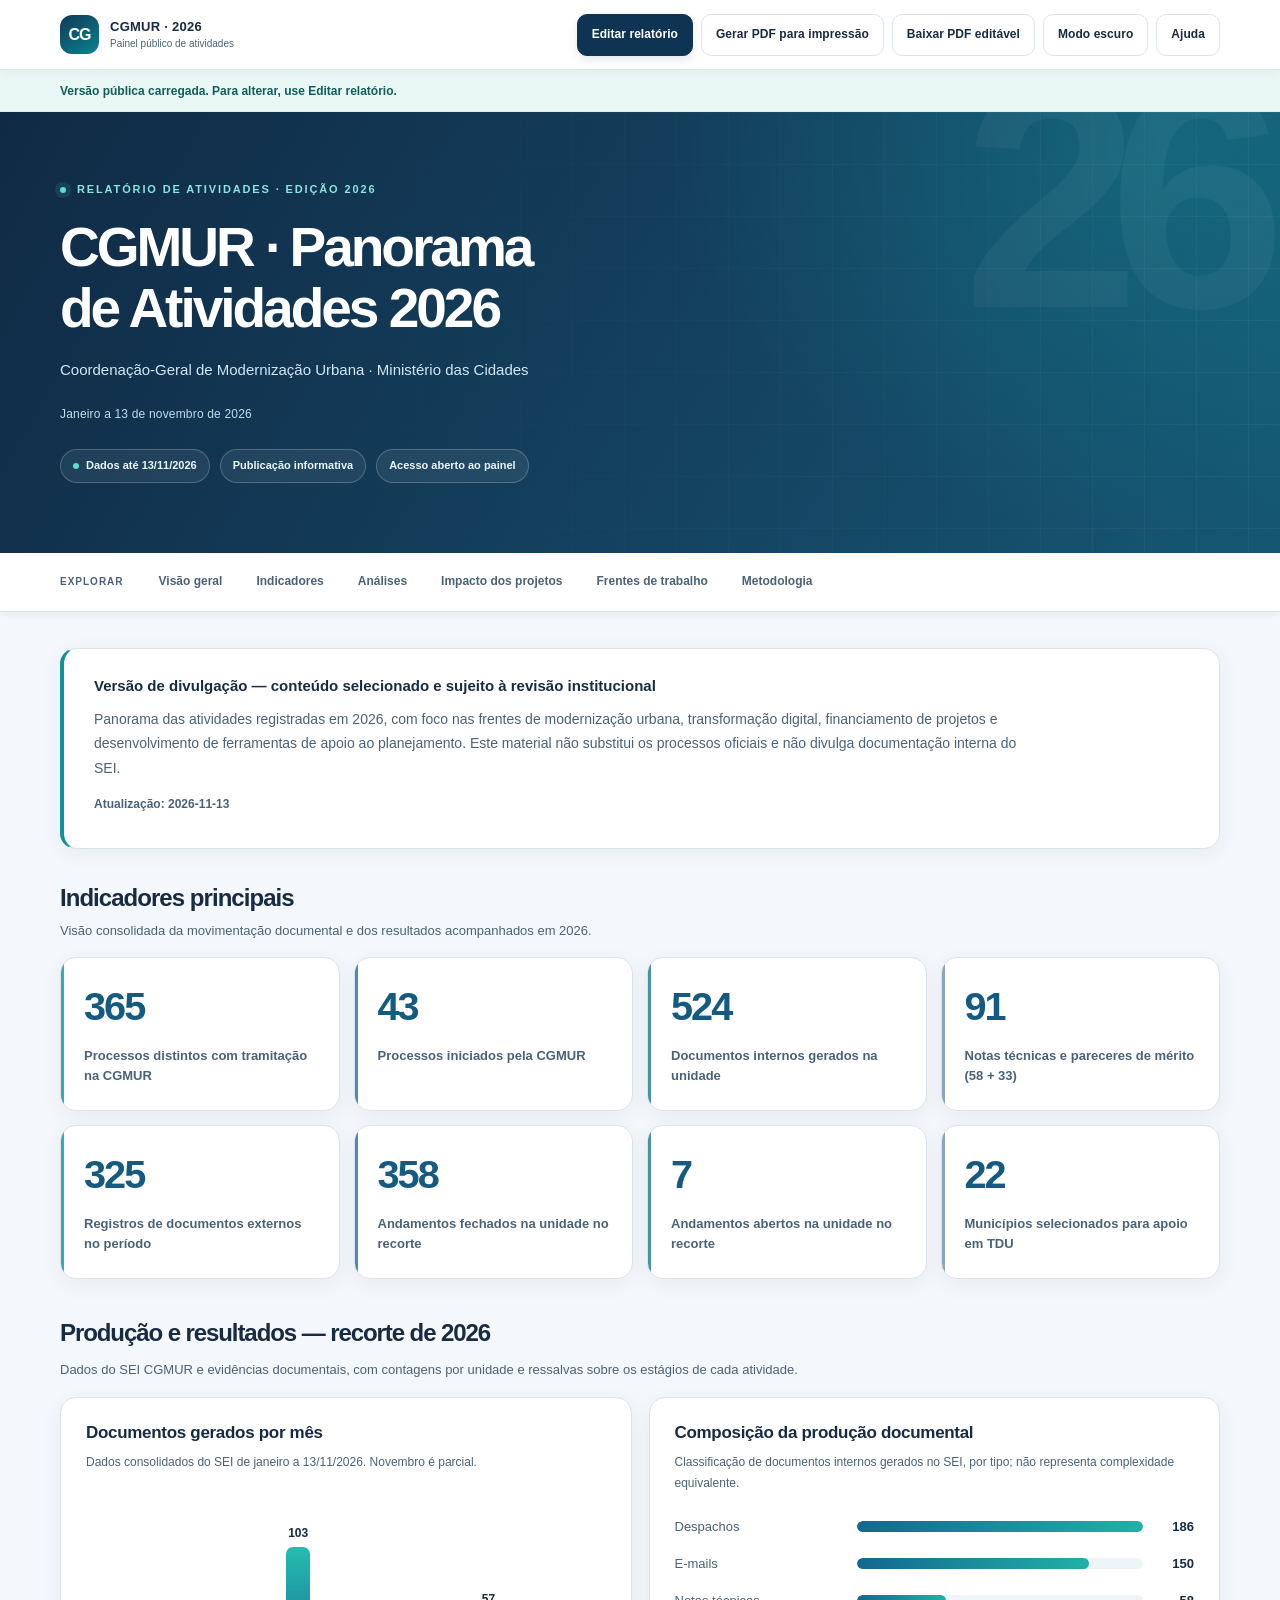
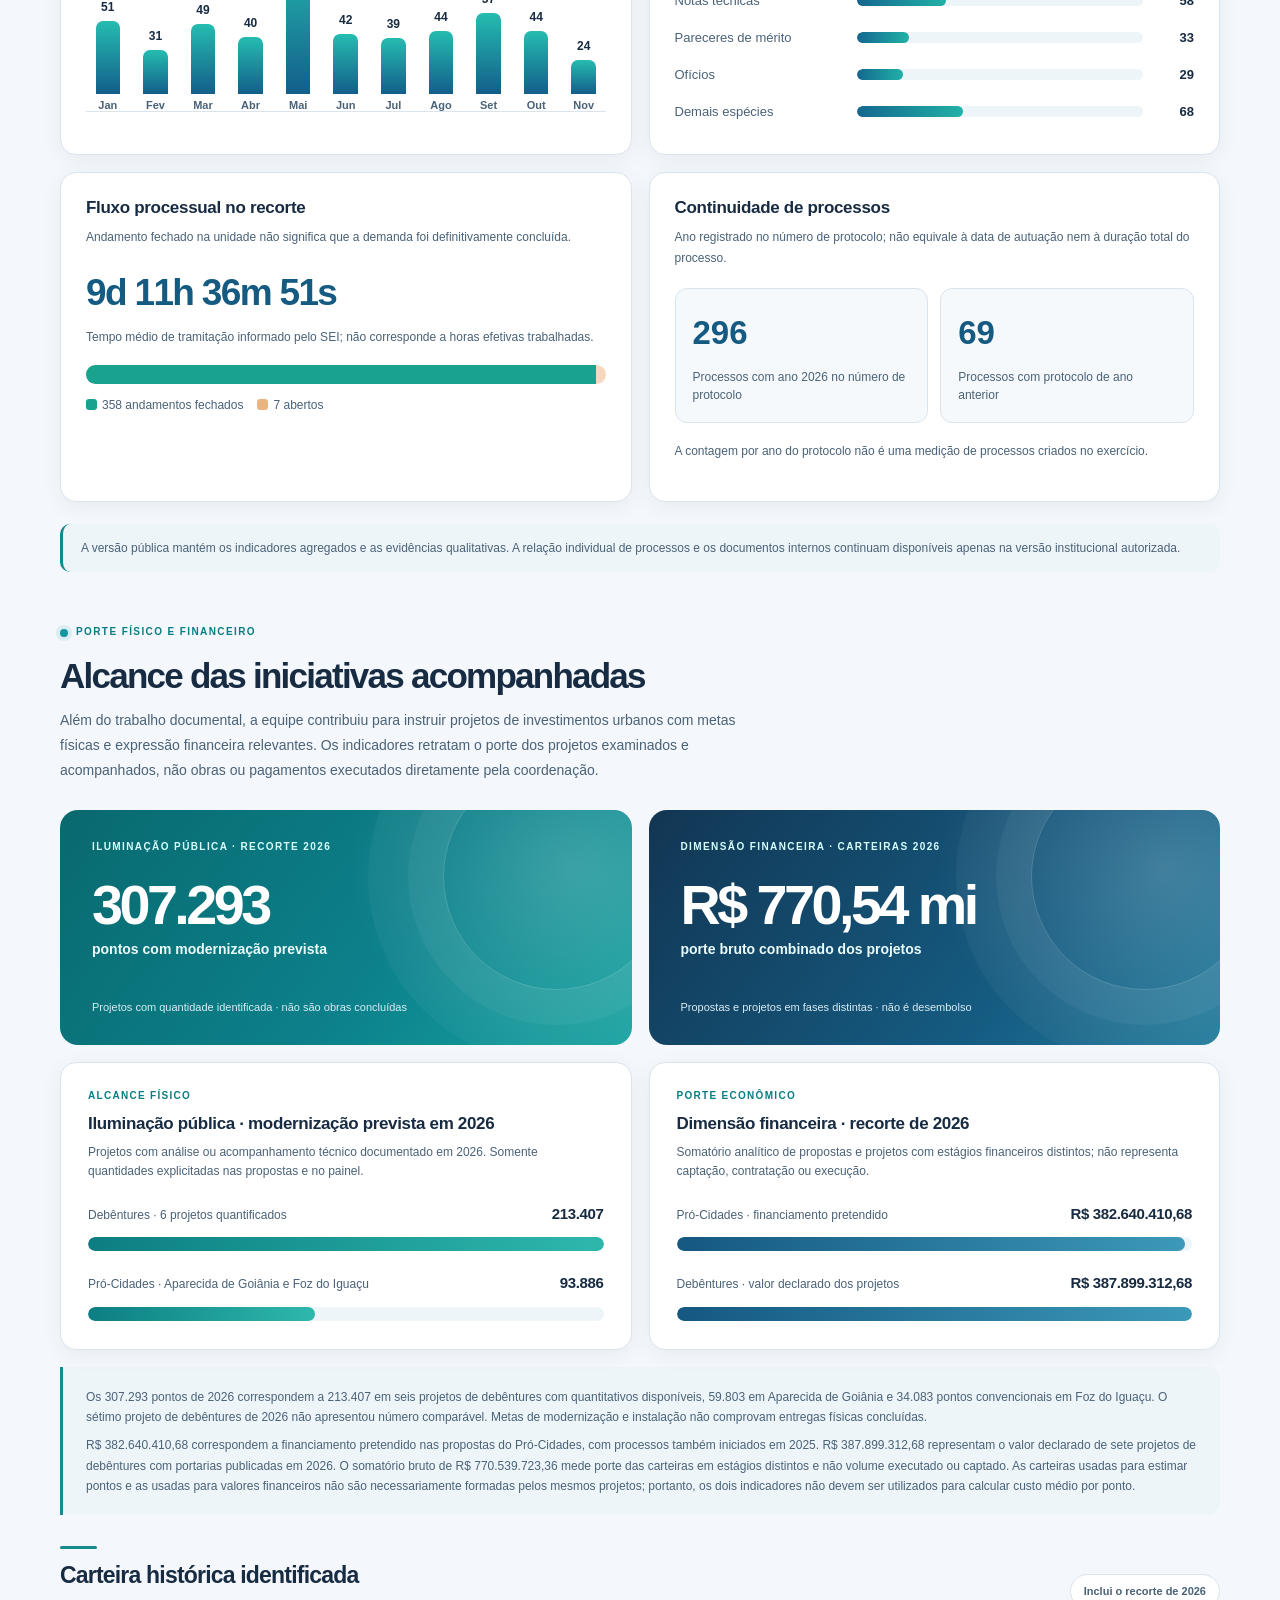
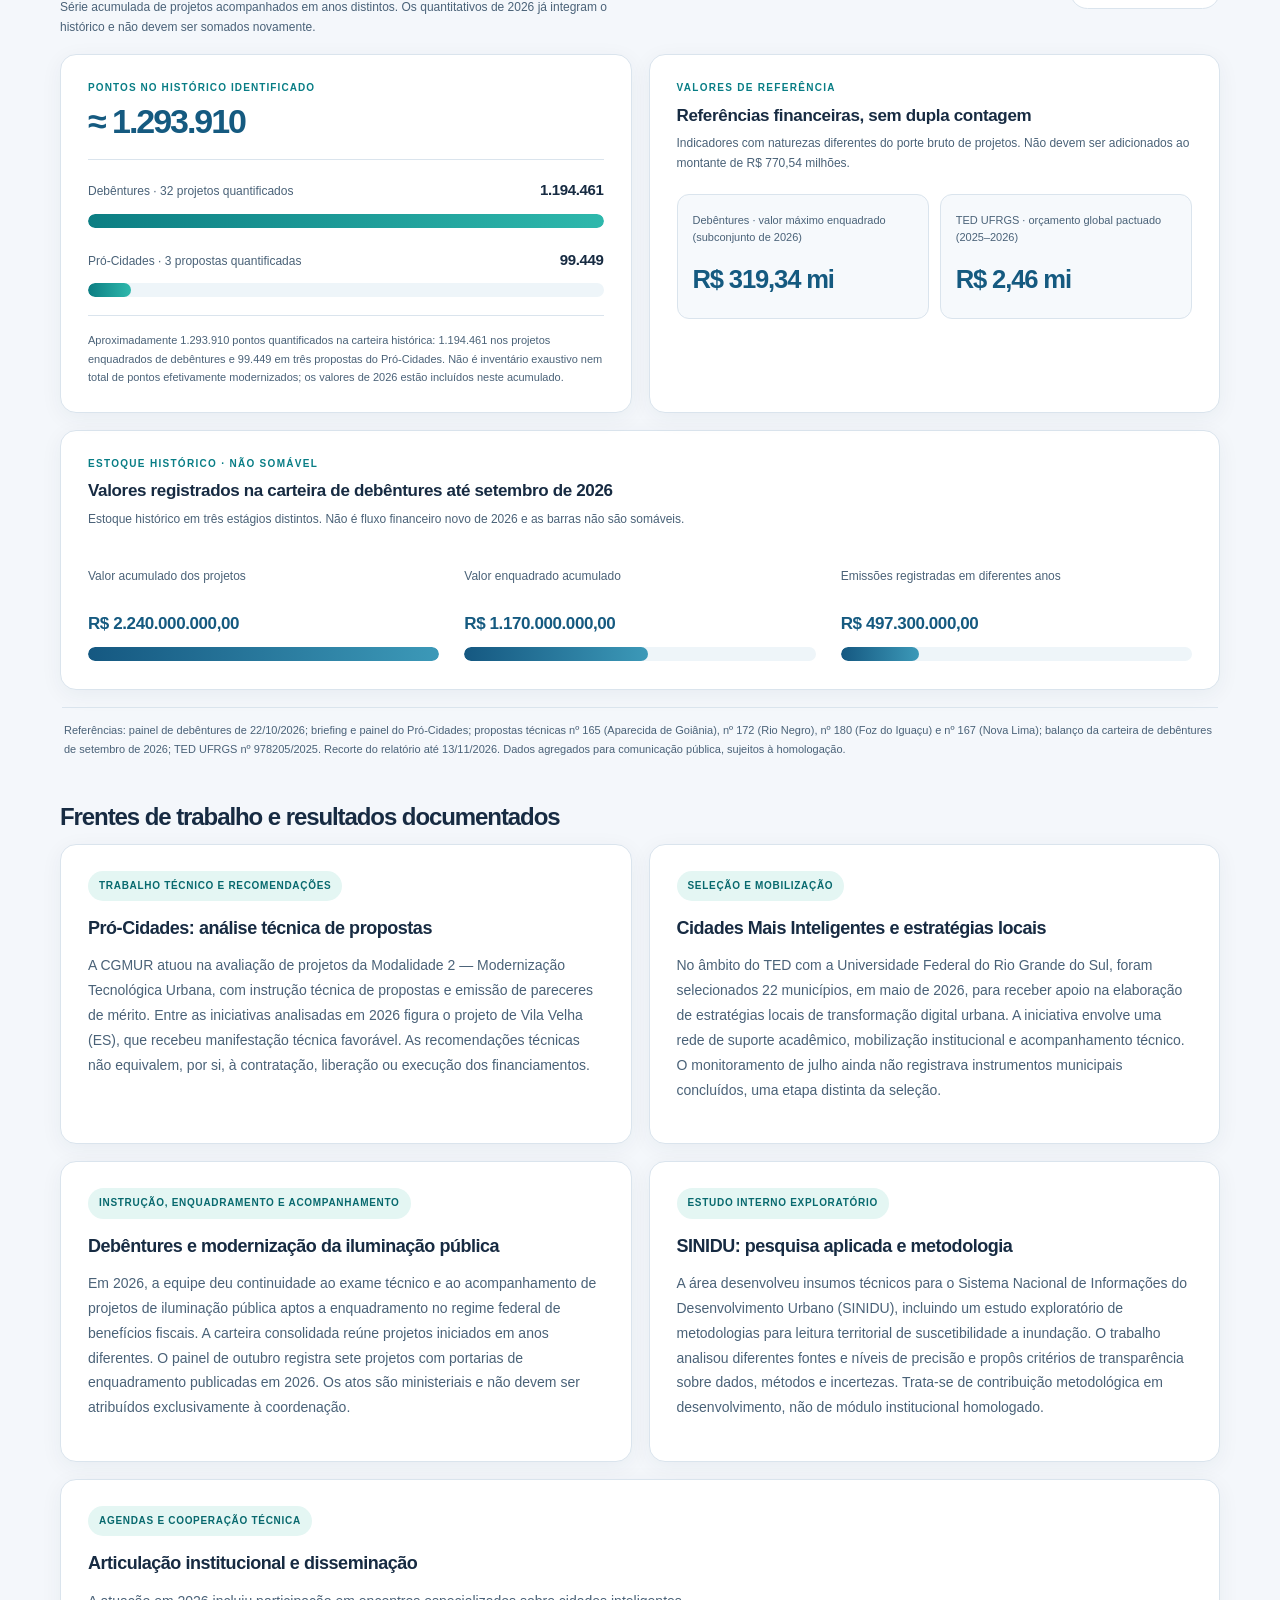
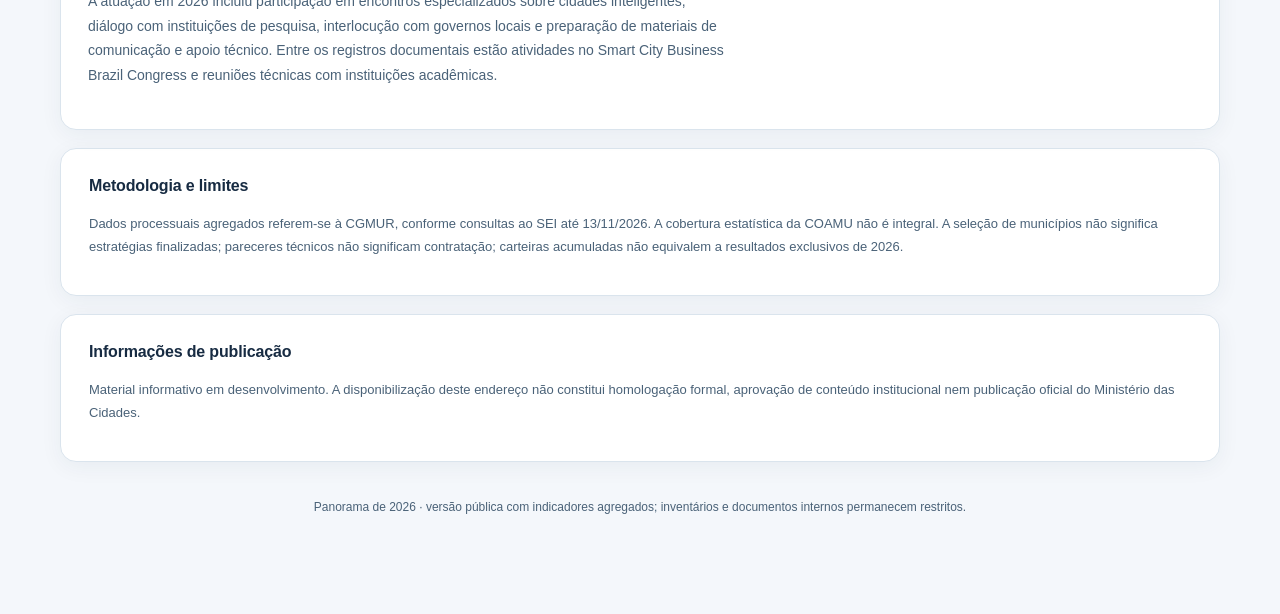
==== commit 09a2476a: "Adicionar indicadores físicos e financeiros de 2026 e carteira histórica" ====
--- a/index.html
+++ b/index.html
@@ -67,6 +67,7 @@
 @media print{.dash-two{grid-template-columns:1fr 1fr;gap:11px}.dash-panel{break-inside:avoid;box-shadow:none;padding:14px}.chart-bars{min-height:155px}.bar-col{height:140px}.metric{break-inside:avoid}.bar-rect{max-width:29px}.tiny-restricted-note{border-color:#ccc}}
 </style>
 <link rel="stylesheet" href="design-v3.css">
+<link rel="stylesheet" href="impact-v1.css">
 <meta name="theme-color" content="#102a45">
 <meta name="description" content="Panorama público e editável das atividades da CGMUR em 2026: indicadores, produção documental, Pró-Cidades, transformação digital e SINIDU.">
 </head>
@@ -118,6 +119,7 @@
   <a href="#visao-geral">Visão geral</a>
   <a href="#indicadores">Indicadores</a>
   <a href="#analises">Análises</a>
+  <a href="#impacto">Impacto dos projetos</a>
   <a href="#frentes">Frentes de trabalho</a>
   <a href="#metodologia">Metodologia</a>
  </div>
@@ -163,6 +165,79 @@
   </section>
 </div>
 <div class="tiny-restricted-note">A versão pública mantém os indicadores agregados e as evidências qualitativas. A relação individual de processos e os documentos internos continuam disponíveis apenas na versão institucional autorizada.</div>
+<!-- Indicadores de impacto físico e porte financeiro: valores agregados e não realizados -->
+<section id="impacto" class="impact-section" aria-labelledby="impact-heading">
+  <div class="impact-introduction">
+    <div class="impact-tag"><span class="impact-tag-dot" aria-hidden="true"></span> Porte físico e financeiro</div>
+    <h2 id="impact-heading" data-impact="heading">Alcance das iniciativas acompanhadas</h2>
+    <p data-impact="intro"></p>
+  </div>
+  <div class="impact-kpis" aria-label="Indicadores de referência do recorte de 2026">
+    <article class="impact-kpi impact-kpi-teal">
+      <div class="impact-kpi-label">ILUMINAÇÃO PÚBLICA · RECORTE 2026</div>
+      <strong id="impact-points-total">—</strong>
+      <span class="impact-unit">pontos com modernização prevista</span>
+      <span class="impact-kpi-footnote">Projetos com quantidade identificada · não são obras concluídas</span>
+    </article>
+    <article class="impact-kpi impact-kpi-blue">
+      <div class="impact-kpi-label">DIMENSÃO FINANCEIRA · CARTEIRAS 2026</div>
+      <strong id="impact-money-total">—</strong>
+      <span class="impact-unit">porte bruto combinado dos projetos</span>
+      <span class="impact-kpi-footnote">Propostas e projetos em fases distintas · não é desembolso</span>
+    </article>
+  </div>
+  <div class="impact-charts-grid">
+    <article class="impact-graph-card">
+      <div class="impact-card-eyebrow">ALCANCE FÍSICO</div>
+      <h3 data-impact="pointsTitle"></h3>
+      <p class="impact-chart-subtitle" data-impact="pointsSubtitle"></p>
+      <div class="impact-bars" id="impact-points-2026" role="group" aria-label="Pontos de iluminação pública previstos em projetos de 2026"></div>
+      <div class="impact-edit-tools edit-only"><button type="button" id="impact-add-points2026">+ Grupo físico</button></div>
+    </article>
+    <article class="impact-graph-card">
+      <div class="impact-card-eyebrow">PORTE ECONÔMICO</div>
+      <h3 data-impact="moneyTitle"></h3>
+      <p class="impact-chart-subtitle" data-impact="moneySubtitle"></p>
+      <div class="impact-bars" id="impact-money-2026" role="group" aria-label="Composição do porte financeiro de propostas e projetos em 2026"></div>
+      <div class="impact-edit-tools edit-only"><button type="button" id="impact-add-money2026">+ Categoria financeira</button></div>
+    </article>
+  </div>
+  <div class="impact-explain">
+    <p data-impact="physicalNote"></p>
+    <p data-impact="financialNote"></p>
+  </div>
+  <div class="impact-history-heading">
+    <div><span class="impact-mini-rule" aria-hidden="true"></span><h3 data-impact="historicalTitle"></h3><p data-impact="historicalSubtitle"></p></div>
+    <span class="impact-history-badge">Inclui o recorte de 2026</span>
+  </div>
+  <div class="impact-history-grid">
+    <article class="impact-graph-card">
+      <div class="impact-historic-primary">
+        <span>PONTOS NO HISTÓRICO IDENTIFICADO</span>
+        <strong id="impact-points-historical-total">—</strong>
+      </div>
+      <div class="impact-bars" id="impact-points-historical" role="group" aria-label="Pontos de iluminação pública na carteira histórica"></div>
+      <div class="impact-edit-tools edit-only"><button type="button" id="impact-add-pointsHistorical">+ Grupo histórico</button></div>
+      <p class="impact-graph-note" data-impact="historicalNote"></p>
+    </article>
+    <article class="impact-graph-card">
+      <div class="impact-card-eyebrow">VALORES DE REFERÊNCIA</div>
+      <h3 data-impact="financialOtherTitle"></h3>
+      <p class="impact-chart-subtitle" data-impact="financialOtherSubtitle"></p>
+      <div class="impact-reference-grid" id="impact-money-other" aria-label="Valores de referência não somáveis ao total de projetos"></div>
+      <div class="impact-edit-tools edit-only"><button type="button" id="impact-add-financialOther">+ Referência</button></div>
+    </article>
+  </div>
+  <div class="impact-graph-card impact-money-history">
+    <div class="impact-card-eyebrow">ESTOQUE HISTÓRICO · NÃO SOMÁVEL</div>
+    <h3 data-impact="historicalMoneyTitle"></h3>
+    <p class="impact-chart-subtitle" data-impact="historicalMoneySubtitle"></p>
+    <div class="impact-bars impact-bars-wide" id="impact-money-historical" role="group" aria-label="Valores históricos em diferentes estágios, não somáveis"></div>
+    <div class="impact-edit-tools edit-only"><button type="button" id="impact-add-moneyHistorical">+ Valor histórico</button></div>
+  </div>
+  <p class="impact-source" data-impact="sourcesNote"></p>
+</section>
+
 <h2 class="dashboard-title" id="frentes" data-field="findingsTitle"></h2>
 <div class="sectiongrid" id="sections"></div>
 <section class="footbox" id="metodologia"><h2>Metodologia e limites</h2><p data-field="caveats"></p></section>
@@ -180,6 +255,111 @@
 function field(n,key,val){n.dataset.key=key;n.textContent=val??"";n.contentEditable=editing?"true":"false";if(editing)n.setAttribute("aria-label","Editar "+key);else n.removeAttribute("aria-label");return n}
 function control(label,action,cls=""){const b=text("button",label,"edit-only "+cls);b.type="button";b.addEventListener("click",action);return b}
 function copy(o){return JSON.parse(JSON.stringify(o))}
+
+
+const fmtImpactPoints=n=>new Intl.NumberFormat("pt-BR",{maximumFractionDigits:0}).format(n);
+const fmtImpactMoney=n=>new Intl.NumberFormat("pt-BR",{style:"currency",currency:"BRL",minimumFractionDigits:2,maximumFractionDigits:2}).format(n);
+function impactCompactBRL(n){
+ if(n>=1000000000)return "R$ "+(n/1000000000).toLocaleString("pt-BR",{maximumFractionDigits:2,minimumFractionDigits:2})+" bi";
+ if(n>=1000000)return "R$ "+(n/1000000).toLocaleString("pt-BR",{maximumFractionDigits:2,minimumFractionDigits:2})+" mi";
+ return fmtImpactMoney(n);
+}
+function impactSum(arr){return (arr||[]).reduce((s,x)=>s+Number(x.value||0),0)}
+function impactField(node,path,value,numeric=false){
+ node.dataset.impact=path;
+ if(numeric)node.dataset.impactNumeric="true";
+ node.textContent=String(value??"");
+ node.contentEditable=editing?"true":"false";
+ if(editing)node.setAttribute("aria-label","Editar "+path.split(".").at(-1));
+ return node;
+}
+function impactNumberRaw(raw){
+ const s=String(raw).replace(/\s+/g,"").replace(/^R\$/,"");
+ if(!s)return NaN;
+ let normalized=s;
+ if(s.includes(","))normalized=s.replace(/\./g,"").replace(",",".");
+ else if(s.split(".").length===2 && s.split(".")[1].length===3 && s.split(".")[0].length<=3)normalized=s.replace(/\./g,"");
+ const value=Number(normalized);
+ return Number.isFinite(value)?value:NaN;
+}
+function impactRenderBars(selector,collection,type){
+ const a=model.impact[collection]||[],target=$(selector);target.replaceChildren();
+ const biggest=Math.max(1,...a.map(x=>x.value));
+ a.forEach((item,i)=>{
+  const row=document.createElement("div");row.className="impact-bar-row";
+  const head=document.createElement("div");head.className="impact-bar-head";
+  const label=impactField(text("span",item.label,"impact-bar-label"),collection+"."+i+".label",item.label);
+  const value=impactField(text("strong",editing?String(item.value):(type==="money"?fmtImpactMoney(item.value):fmtImpactPoints(item.value)),"impact-bar-value"),collection+"."+i+".value",editing?String(item.value):(type==="money"?fmtImpactMoney(item.value):fmtImpactPoints(item.value)),true);
+  head.append(label,value);
+  const track=document.createElement("div");track.className="impact-bar-track";
+  const fill=document.createElement("div");fill.className="impact-bar-fill "+(type==="money"?"is-money":"is-points");fill.style.width=(Math.max(0,Math.min(100,100*item.value/biggest)))+"%";
+  fill.setAttribute("aria-hidden","true");
+  track.append(fill);
+  row.append(head,track);
+  row.setAttribute("aria-label",item.label+": "+(type==="money"?fmtImpactMoney(item.value):fmtImpactPoints(item.value))+(type==="money"?" valor de referência":" pontos previstos"));
+  if(editing)row.append(control("Remover grupo",()=>{snapshot();model.impact[collection].splice(i,1);render()},"danger"));
+  target.append(row);
+ });
+ if(!a.length)target.append(text("p","Nenhum indicador registrado.","impact-empty"));
+}
+function impactRenderReferences(){
+ const target=$("#impact-money-other");target.replaceChildren();
+ (model.impact.financialOther||[]).forEach((item,i)=>{
+  const box=document.createElement("div");box.className="impact-reference";
+  box.append(
+    impactField(text("span",item.label,"impact-reference-label"),"financialOther."+i+".label",item.label),
+    impactField(text("strong",editing?String(item.value):impactCompactBRL(item.value),"impact-reference-value"),"financialOther."+i+".value",editing?String(item.value):impactCompactBRL(item.value),true)
+  );
+  if(editing)box.append(control("Remover referência",()=>{snapshot();model.impact.financialOther.splice(i,1);render()},"danger"));
+  target.append(box);
+ });
+}
+function renderImpact(){
+ if(!model?.impact)return;
+ for(const el of document.querySelectorAll("#impacto [data-impact]:not([data-impact-numeric])")){
+  // Dynamic chart rows are refreshed below.
+  if(!el.closest(".impact-bars")&&!el.closest("#impact-money-other")){
+   impactField(el,el.dataset.impact,model.impact[el.dataset.impact]);
+  }
+ }
+ $("#impact-points-total").textContent=fmtImpactPoints(impactSum(model.impact.points2026));
+ $("#impact-money-total").textContent=impactCompactBRL(impactSum(model.impact.money2026));
+ $("#impact-points-historical-total").textContent="≈ "+fmtImpactPoints(impactSum(model.impact.pointsHistorical));
+ impactRenderBars("#impact-points-2026","points2026","points");
+ impactRenderBars("#impact-money-2026","money2026","money");
+ impactRenderBars("#impact-points-historical","pointsHistorical","points");
+ impactRenderReferences();
+ impactRenderBars("#impact-money-historical","moneyHistorical","money");
+}
+function snapshotImpact(){
+ if(!model?.impact)return;
+ for(const el of document.querySelectorAll("#impacto [data-impact]")){
+  const path=el.dataset.impact,parts=path.split(".");
+  if(parts.length!==1&&parts.length!==3)continue;
+  let dest=model.impact;
+  if(parts.length===1)dest[parts[0]]=el.innerText.trim();
+  else{
+   const group=parts[0],idx=Number(parts[1]),fieldName=parts[2];
+   if(!Array.isArray(dest[group])||!Number.isInteger(idx)||!dest[group][idx]||!["label","value"].includes(fieldName))continue;
+   dest[group][idx][fieldName]=fieldName==="value"?impactNumberRaw(el.innerText.trim()):el.innerText.trim();
+  }
+ }
+}
+function validateImpact(m){
+ if(!m.impact&&original?.impact)m.impact=copy(original.impact);
+ const a=m.impact;
+ if(!a||typeof a!=="object"||Array.isArray(a))throw Error("Dados de impacto ausentes.");
+ for(const key of ["heading","intro","pointsTitle","pointsSubtitle","moneyTitle","moneySubtitle","historicalTitle","historicalSubtitle","financialOtherTitle","financialOtherSubtitle","historicalMoneyTitle","historicalMoneySubtitle","physicalNote","historicalNote","financialNote","sourcesNote"]){
+  if(typeof a[key]!=="string"||a[key].length>5500)throw Error("Legenda de impacto inválida: "+key);
+ }
+ for(const key of ["points2026","money2026","pointsHistorical","financialOther","moneyHistorical"]){
+  const list=a[key];if(!Array.isArray(list)||list.length>12)throw Error("Conjunto de impacto inválido: "+key);
+  for(const el of list){
+   if(typeof el.id!=="string"||el.id.length>100||typeof el.label!=="string"||el.label.length>280||typeof el.value!=="number"||!Number.isFinite(el.value)||el.value<0||el.value>100000000000)throw Error("Valor de impacto inválido em "+key+".");
+  }
+ }
+ return a;
+}
 
 function reportMetric(id){let o=(model?.metrics||[]).find(x=>x.id===id);let v=Number(String(o?.value||"0").replace(/[^0-9.-]/g,""));return Number.isFinite(v)?v:0}
 function drawAnalytics(){
@@ -227,6 +407,7 @@
   ctl.append(control("Descer",()=>{snapshot();if(i<model.sections.length-1){[model.sections[i+1],model.sections[i]]=[model.sections[i],model.sections[i+1]];render()}}));
   n.append(ctl);sections.append(n)});
  drawAnalytics();
+ renderImpact();
  document.body.classList.toggle("editing",editing);
  $("#btnedit").setAttribute("aria-pressed",String(editing));
 }
@@ -249,12 +430,14 @@
    x.value=Number.isInteger(n)&&n>=0?n:-1;
   });
  }
+ snapshotImpact();
  model.updated=new Date().toISOString().slice(0,10);
 }
 function validate(m){
  if(!m||typeof m.title!=="string"||!Array.isArray(m.metrics)||!Array.isArray(m.sections))throw Error("Dados do relatório inválidos");
  if(m.metrics.length>40||m.sections.length>80||JSON.stringify(m).length>100000)throw Error("Tamanho não suportado");
  for(const item of m.sections)if(typeof item.title!=="string"||typeof item.body!=="string")throw Error("Uma seção não contém texto válido");
+ validateImpact(m);
  for(const chart of ["monthly","documentTypes"])if(!Array.isArray(m[chart])||m[chart].length>24||m[chart].some(x=>typeof x.label!=="string"||!Number.isInteger(x.value)||x.value<0))throw Error("Informe valores numéricos não negativos nos gráficos.");
 
  return m;
@@ -274,6 +457,16 @@
 $("#btnaddmonth").onclick=()=>{snapshot();model.monthly.push({label:"Novo",value:0});render()};
 $("#btnaddtype").onclick=()=>{snapshot();model.documentTypes.push({label:"Outro tipo",value:0});render()};
 document.addEventListener("focusout",e=>{if(editing&&e.target.closest("#monthchart,#mixchart")){snapshot();if(model.monthly.every(x=>x.value>=0)&&model.documentTypes.every(x=>x.value>=0))render()}});
+for(const [id,key,label] of [
+ ["impact-add-points2026","points2026","Novo grupo físico"],
+ ["impact-add-money2026","money2026","Nova categoria financeira"],
+ ["impact-add-pointsHistorical","pointsHistorical","Novo grupo histórico"],
+ ["impact-add-financialOther","financialOther","Nova referência financeira"],
+ ["impact-add-moneyHistorical","moneyHistorical","Novo valor histórico"]
+]){
+ const b=$("#"+id);
+ if(b)b.onclick=()=>{snapshot();model.impact[key].push({id:"manual_"+Date.now()+"_"+key,label,value:0});render();};
+}
 $("#btnaddmetric").onclick=()=>{snapshot();model.metrics.push({id:"user_"+Date.now(),value:"—",label:"Novo indicador"});render()};
 $("#btnprint").onclick=()=>{snapshot();const was=editing;editing=false;render();window.print();editing=was;render()};
 
@@ -338,7 +531,33 @@
   addInput(pdf.getForm(),p3,"tipo_"+(i+1)+"_rotulo",m.label,margin,yy,346,31,10);
   addInput(pdf.getForm(),p3,"tipo_"+(i+1)+"_quantidade",String(m.value),margin+360,yy,145,31,12);
  }
- const p4=pageOf("Metodologia, limites e publicacao");
+ const impact=model.impact;
+ const pIp=pageOf("Pontos de iluminacao publica - metas e historico");
+ pIp.drawText("Metas fisicas 2026 (nao sao obras concluidas)",{x:margin,y:721,size:11,font:bold});
+ pIp.drawText("Total previsto: "+fmtImpactPoints(impactSum(impact.points2026)),{x:margin,y:695,size:12,font:bold,color:rgb(.07,.43,.5)});
+ function addPdfRows(page,arr,prefix,top){
+  arr.slice(0,5).forEach((item,i)=>{
+   const yy=top-i*52;
+   addInput(pdf.getForm(),page,prefix+"_"+(i+1)+"_nome",item.label,margin,yy,338,36,10,true);
+   addInput(pdf.getForm(),page,prefix+"_"+(i+1)+"_valor",String(item.value),margin+350,yy,158,36,11);
+  });
+ }
+ addPdfRows(pIp,impact.points2026,"pontos_2026",633);
+ pIp.drawText("Carteira historica (ja inclui 2026)",{x:margin,y:352,size:11,font:bold});
+ pIp.drawText("Total aproximado: "+fmtImpactPoints(impactSum(impact.pointsHistorical)),{x:margin,y:328,size:12,font:bold});
+ addPdfRows(pIp,impact.pointsHistorical,"pontos_historico",262);
+ const pFin=pageOf("Valores economicos - fases financeiras distintas");
+ pFin.drawText("Porte bruto conjunto 2026: "+impactCompactBRL(impactSum(impact.money2026)),{x:margin,y:721,size:12,font:bold});
+ pFin.drawText("Nao representa credito contratado ou desembolso",{x:margin,y:699,size:10,font,color:rgb(.3,.4,.48)});
+ addPdfRows(pFin,impact.money2026,"valor_2026",630);
+ pFin.drawText("Outras referencias - NAO somar ao porte bruto",{x:margin,y:344,size:11,font:bold});
+ addPdfRows(pFin,impact.financialOther,"referencia_financeira",282);
+ const pHist=pageOf("Debentures - historico de diferentes estagios");
+ pHist.drawText("Estoque acumulado; valores nao somaveis",{x:margin,y:720,size:11,font:bold});
+ addPdfRows(pHist,impact.moneyHistorical,"historico_financeiro",650);
+ pHist.drawText("Notas metodologicas de impacto",{x:margin,y:373,size:11,font:bold});
+ addInput(pdf.getForm(),pHist,"notas_impacto",impact.physicalNote+"\n\n"+impact.historicalNote+"\n\n"+impact.financialNote,margin,105,W-2*margin,258,10,true);
+  const p4=pageOf("Metodologia, limites e publicacao");
  p4.drawText("Limites de interpretacao e metodologia",{x:margin,y:722,size:11,font:bold});
  addInput(pdf.getForm(),p4,"ressalvas",model.caveats,margin,344,W-2*margin,365,11,true);
  p4.drawText("Informacoes de publicacao",{x:margin,y:324,size:11,font:bold});
--- a/impact-v1.css
+++ b/impact-v1.css
@@ -0,0 +1,130 @@
+/* CGMUR — Indicadores de impacto físico e econômico, editorial 2026. */
+.impact-section{margin:45px 0 43px;scroll-margin-top:100px}
+.impact-introduction{padding:3px 0 19px;max-width:1020px}
+.impact-tag{display:inline-flex;align-items:center;gap:8px;color:var(--aqua);text-transform:uppercase;letter-spacing:.14em;font-size:10px;font-weight:800}
+.impact-tag-dot{display:inline-block;height:8px;width:8px;border-radius:100%;background:#1397a2;box-shadow:0 0 0 4px rgba(19,151,162,.11)}
+.impact-introduction h2{font-size:clamp(25px,3.3vw,35px);line-height:1.24;letter-spacing:-.05em;font-weight:800;color:var(--ink);margin:10px 0 11px}
+.impact-introduction p{max-width:89ch;color:var(--sub);font-size:14px;line-height:1.79;margin:0}
+.impact-kpis{display:grid;grid-template-columns:repeat(2,minmax(0,1fr));gap:17px;margin:8px 0 17px}
+.impact-kpi{border-radius:18px;min-height:235px;padding:29px 32px;position:relative;display:flex;flex-direction:column;isolation:isolate;overflow:hidden;color:#fff}
+.impact-kpi::before{content:"";position:absolute;z-index:-1;inset:0;background:radial-gradient(ellipse 55% 115% at 90% 25%,rgba(255,255,255,.18),transparent 72%)}
+.impact-kpi::after{content:"";position:absolute;z-index:-1;right:-38px;top:-47px;width:225px;height:225px;border:1px solid rgba(255,255,255,.19);border-radius:50%;box-shadow:0 0 0 35px rgba(255,255,255,.045),0 0 0 75px rgba(255,255,255,.034);pointer-events:none}
+.impact-kpi-teal{background:linear-gradient(128deg,#09696f 0%,#0c818b 58%,#17a2a1 100%)}
+.impact-kpi-blue{background:linear-gradient(128deg,#123653,#155b81 65%,#217a9b)}
+.impact-kpi-label{font-size:10px;font-weight:800;letter-spacing:.14em;color:#d7ffff;max-width:90%}
+.impact-kpi strong{font-size:clamp(38px,4.35vw,59px);font-weight:850;line-height:1.10;letter-spacing:-.063em;margin:19px 0 2px;font-variant-numeric:tabular-nums;white-space:nowrap}
+.impact-unit{font-size:14px;font-weight:670;color:#eafcfc;margin-bottom:15px}
+.impact-kpi-footnote{margin-top:auto;font-size:11px;color:#daecf3;max-width:85%;line-height:1.6}
+.impact-charts-grid,.impact-history-grid{display:grid;grid-template-columns:repeat(2,minmax(0,1fr));gap:17px;margin-bottom:17px}
+.impact-graph-card{border-radius:16px;border:1px solid var(--line);background:var(--surface);box-shadow:var(--shadow);padding:25px 27px;min-width:0;break-inside:avoid}
+.impact-card-eyebrow{font-size:10px;color:var(--aqua);letter-spacing:.13em;font-weight:800;margin-bottom:8px}
+.impact-graph-card h3{font-size:17px;line-height:1.35;color:var(--ink);letter-spacing:-.02em;font-weight:790;margin:0 0 7px}
+.impact-chart-subtitle{font-size:12px;color:var(--sub);line-height:1.65;margin:0 0 20px;min-height:35px}
+.impact-bars{display:grid;gap:20px;min-height:80px;margin:9px 0 3px}
+.impact-bar-row{min-width:0}
+.impact-bar-head{display:flex;align-items:baseline;justify-content:space-between;gap:16px;margin-bottom:11px}
+.impact-bar-label{font-size:12px;color:var(--sub);line-height:1.5;max-width:67%;min-width:0}
+.impact-bar-value{font-size:15px;font-weight:800;letter-spacing:-.024em;color:var(--ink);white-space:nowrap;font-variant-numeric:tabular-nums}
+.impact-bar-track{height:14px;background:var(--surface-raised);border-radius:7px;overflow:hidden}
+.impact-bar-fill{height:100%;border-radius:7px;transition:width .25s ease;min-width:0}
+.impact-bar-fill.is-points{background:linear-gradient(90deg,#0c7e83,#2eb8ac)}
+.impact-bar-fill.is-money{background:linear-gradient(90deg,#155881,#3c99b8)}
+.impact-explain{padding:18px 23px;border-left:3px solid #178993;background:var(--surface-raised);border-radius:0 12px 12px 0;margin:0 0 31px}
+.impact-explain p{color:var(--sub);font-size:12px;line-height:1.7;margin:2px 0 8px}
+.impact-explain p:last-child{margin-bottom:0}
+.impact-history-heading{display:flex;align-items:center;justify-content:space-between;gap:20px;margin:25px 0 17px}
+.impact-mini-rule{width:37px;height:3px;border-radius:3px;display:block;background:#138c91;margin-bottom:12px}
+.impact-history-heading h3{font-size:23px;letter-spacing:-.035em;color:var(--ink);font-weight:800;line-height:1.3;margin:0 0 6px}
+.impact-history-heading p{font-size:12px;color:var(--sub);line-height:1.7;margin:0;max-width:85ch}
+.impact-history-badge{border:1px solid var(--line);border-radius:30px;background:var(--surface);color:var(--sub);font-size:11px;font-weight:700;padding:8px 13px;white-space:nowrap;flex-shrink:0}
+.impact-historic-primary{display:flex;flex-direction:column;gap:4px;border-bottom:1px solid var(--line);padding-bottom:17px;margin-bottom:18px}
+.impact-historic-primary span{font-size:10px;letter-spacing:.11em;font-weight:800;color:var(--aqua)}
+.impact-historic-primary strong{font-size:34px;font-weight:850;line-height:1.23;letter-spacing:-.06em;color:var(--blue);font-variant-numeric:tabular-nums}
+.impact-graph-note{font-size:11px;line-height:1.7;margin:18px 0 0;border-top:1px solid var(--line);padding-top:15px;color:var(--sub)}
+.impact-reference-grid{display:grid;grid-template-columns:repeat(2,minmax(0,1fr));gap:11px;margin:17px 0 3px}
+.impact-reference{display:flex;flex-direction:column;gap:13px;padding:17px 15px;background:var(--surface-soft);border:1px solid var(--line);border-radius:12px;min-width:0;justify-content:space-between}
+.impact-reference-label{font-size:11px;color:var(--sub);line-height:1.55}
+.impact-reference-value{color:var(--blue);font-weight:830;font-size:clamp(18px,2vw,26px);letter-spacing:-.045em;font-variant-numeric:tabular-nums;overflow-wrap:anywhere}
+.impact-money-history{margin-top:17px}
+.impact-money-history .impact-bars{display:grid;grid-template-columns:repeat(3,minmax(0,1fr));gap:25px;margin-top:22px;min-height:0}
+.impact-money-history .impact-bar-row{display:flex;flex-direction:column;gap:10px}
+.impact-money-history .impact-bar-head{flex-direction:column;align-items:flex-start;gap:3px;min-height:70px;margin:0}
+.impact-money-history .impact-bar-label{max-width:none;font-size:12px}
+.impact-money-history .impact-bar-value{font-size:17px;color:var(--blue);white-space:normal}
+.impact-money-history .impact-bar-track{width:100%}
+.impact-source{margin:17px 2px 0;font-size:11px;line-height:1.74;color:var(--sub);border-top:1px solid var(--line);padding:13px 2px 0}
+.impact-edit-tools{display:none;gap:8px;margin-top:13px}
+.editing .impact-edit-tools.edit-only{display:flex}
+.editing .impact-section [contenteditable=true]{outline:2px dashed #1999a2;outline-offset:4px;background:rgba(34,175,182,.08);border-radius:3px;cursor:text}
+.editing .impact-kpi [contenteditable=true]{color:#fff}
+.editing .impact-bar-value,.editing .impact-reference-value{min-width:65px;white-space:normal;overflow-wrap:anywhere}
+.editing .impact-bar-row button,.editing .impact-reference button{align-self:flex-start;margin-top:8px;font-size:11px}
+.impact-empty{color:var(--sub);font-size:12px;padding:15px;background:var(--surface-soft);border-radius:8px}
+html[data-theme=dark] .impact-kpi-teal{background:linear-gradient(125deg,#0b5a65,#107b80)}
+html[data-theme=dark] .impact-kpi-blue{background:linear-gradient(125deg,#12314e,#1a597a)}
+html[data-theme=dark] .impact-kpi-label{color:#d1f8f8}
+html[data-theme=dark] .impact-bar-value,html[data-theme=dark] .impact-graph-card h3{color:var(--ink)}
+html[data-theme=dark] .impact-historic-primary strong,html[data-theme=dark] .impact-reference-value{color:var(--blue)}
+html[data-theme=dark] .impact-reference{background:var(--surface-raised)}
+@media(max-width:1080px){
+ .impact-reference-grid{grid-template-columns:1fr}
+ .impact-kpi strong{font-size:clamp(35px,4.2vw,49px)}
+ .impact-kpi{padding:26px 26px}
+ .impact-graph-card{padding:22px}
+ .impact-bar-head{flex-direction:column;gap:3px}
+ .impact-bar-label{max-width:none}
+ .impact-bar-value{font-size:16px}
+}
+@media(max-width:800px){
+ .impact-section{margin-top:34px}
+ .impact-kpis{grid-template-columns:repeat(2,minmax(0,1fr));gap:12px}
+ .impact-kpi{padding:22px 20px;min-height:215px}
+ .impact-kpi strong{font-size:clamp(28px,4.5vw,42px)}
+ .impact-charts-grid,.impact-history-grid{grid-template-columns:1fr}
+ .impact-reference-grid{grid-template-columns:repeat(2,minmax(0,1fr))}
+ .impact-money-history .impact-bars{gap:16px}
+}
+@media(max-width:610px){
+ .impact-section{margin:30px 0}
+ .impact-introduction h2{font-size:27px}
+ .impact-introduction p{font-size:13px}
+ .impact-kpis{grid-template-columns:1fr}
+ .impact-kpi{min-height:197px;padding:24px 24px}
+ .impact-kpi strong{font-size:clamp(37px,9.7vw,52px)}
+ .impact-kpi-footnote{max-width:92%}
+ .impact-chart-subtitle{min-height:0}
+ .impact-history-heading{align-items:flex-start;flex-direction:column;gap:10px}
+ .impact-history-heading h3{font-size:22px}
+ .impact-graph-card{padding:21px 18px}
+ .impact-bar-head{align-items:flex-start;flex-direction:column;gap:5px}
+ .impact-bar-value{white-space:normal}
+ .impact-reference-grid{grid-template-columns:1fr}
+ .impact-money-history .impact-bars{display:grid;grid-template-columns:1fr;gap:20px}
+ .impact-money-history .impact-bar-head{min-height:0}
+ .impact-explain{padding:16px}
+}
+@media print{
+ .impact-section{break-before:page;margin:20px 0 15px}
+ .impact-introduction{padding-bottom:9px}
+ .impact-introduction h2{font-size:23px}
+ .impact-introduction p{font-size:11px}
+ .impact-kpis,.impact-charts-grid,.impact-history-grid{grid-template-columns:repeat(2,minmax(0,1fr));gap:9px;margin-bottom:9px}
+ .impact-kpi{min-height:125px;padding:15px;color:#fff!important;print-color-adjust:exact;-webkit-print-color-adjust:exact}
+ .impact-kpi strong{font-size:29px}
+ .impact-kpi-label{font-size:9px}
+ .impact-unit{font-size:10px}
+ .impact-kpi-footnote{font-size:9px}
+ .impact-graph-card{box-shadow:none;padding:15px;break-inside:avoid}
+ .impact-graph-card h3{font-size:13px}
+ .impact-bar-track{height:9px}
+ .impact-bar-fill{print-color-adjust:exact;-webkit-print-color-adjust:exact}
+ .impact-chart-subtitle,.impact-explain p,.impact-history-heading p,.impact-source{font-size:10px}
+ .impact-reference-grid{grid-template-columns:repeat(2,minmax(0,1fr))}
+ .impact-reference{padding:10px}
+ .impact-reference-value{font-size:18px}
+ .impact-money-history .impact-bars{grid-template-columns:repeat(3,minmax(0,1fr))}
+ .impact-money-history .impact-bar-label{font-size:10px}
+ .impact-money-history .impact-bar-value{font-size:13px}
+ .impact-edit-tools{display:none!important}
+}
+@media(prefers-reduced-motion:reduce){.impact-bar-fill{transition:none}}
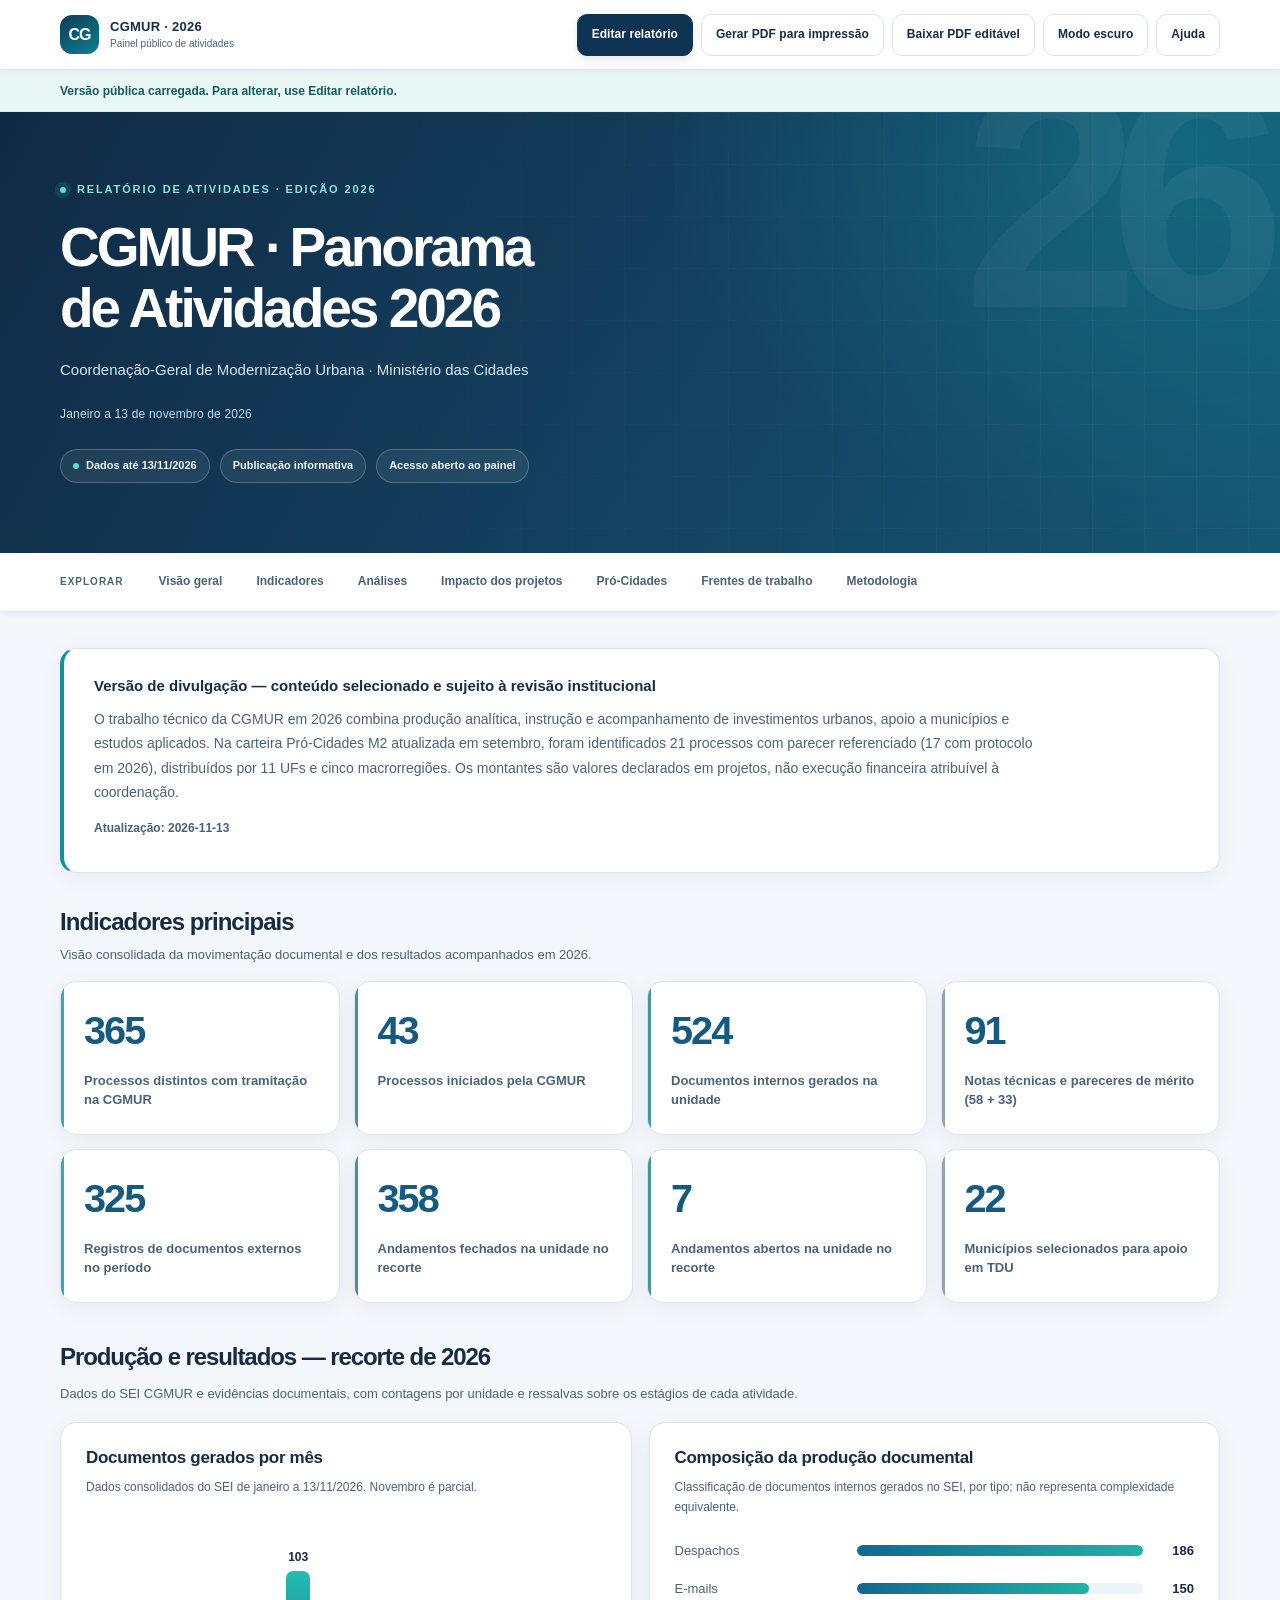
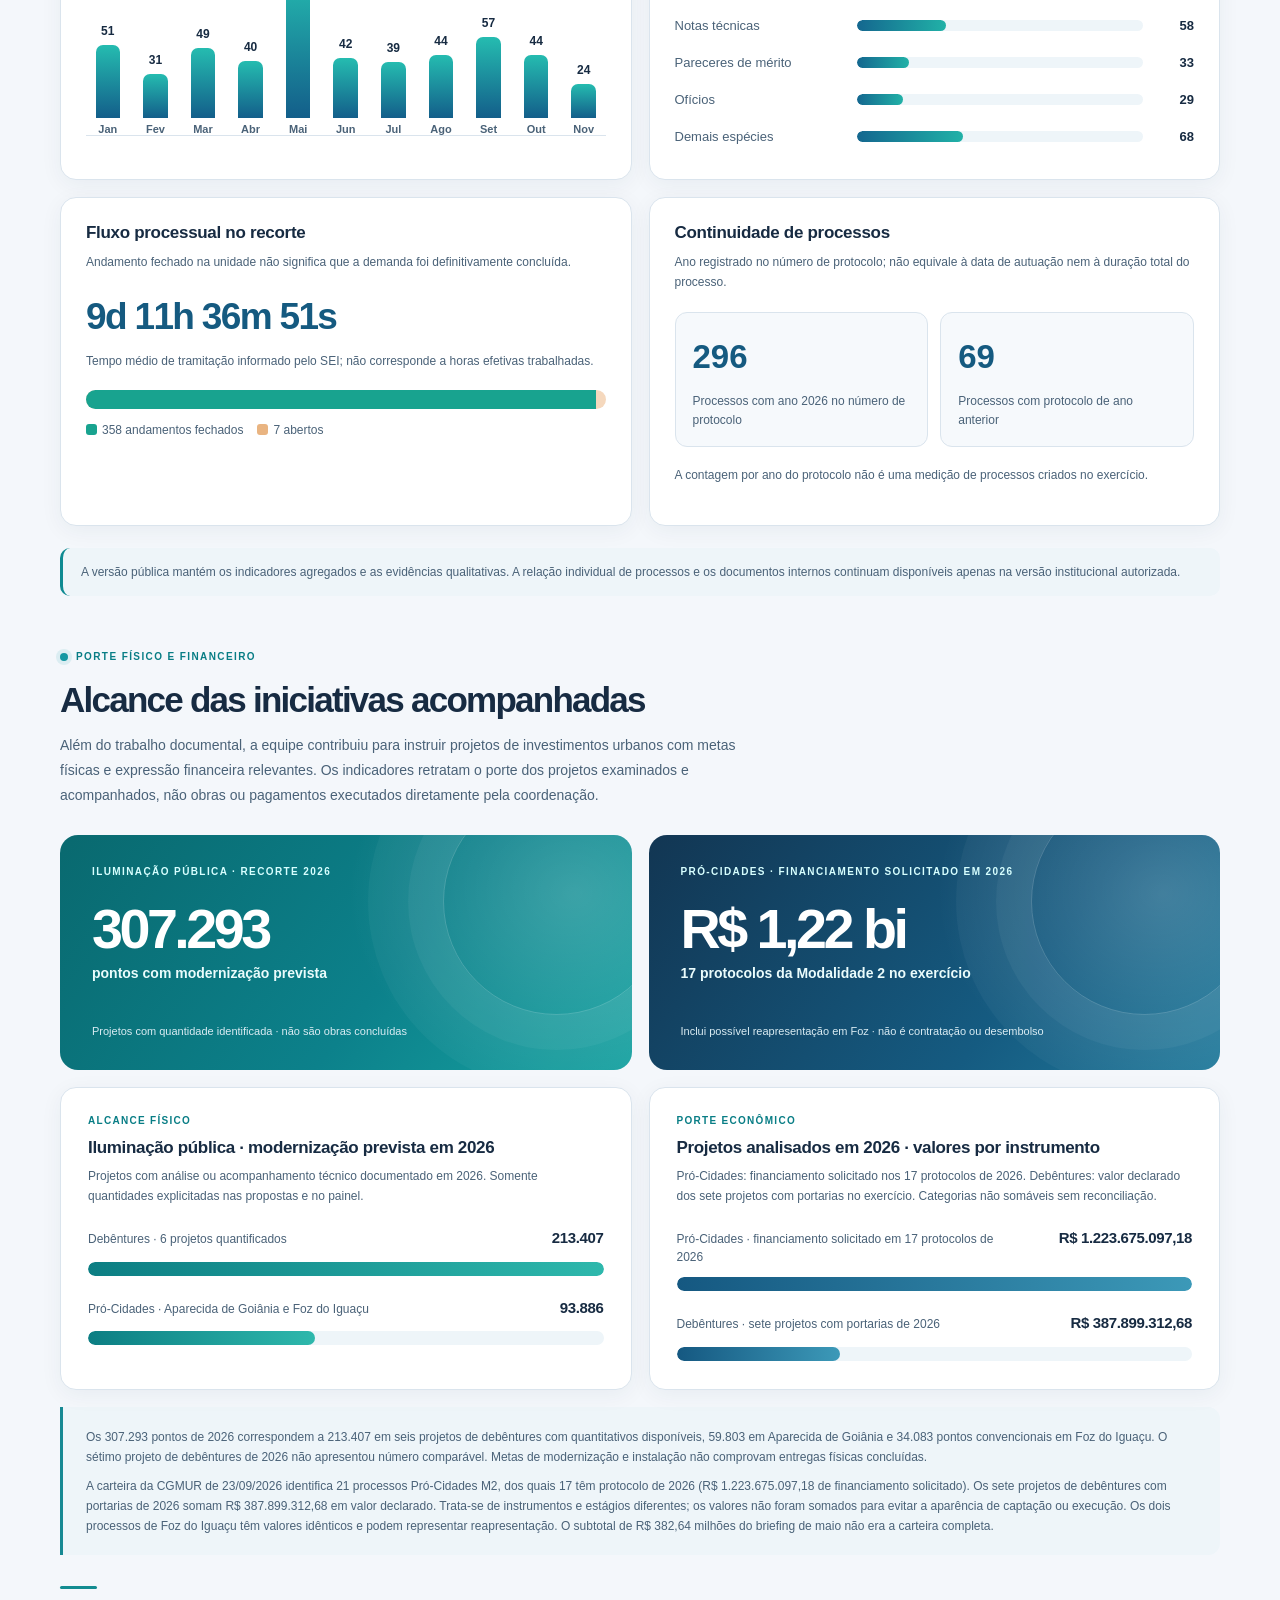
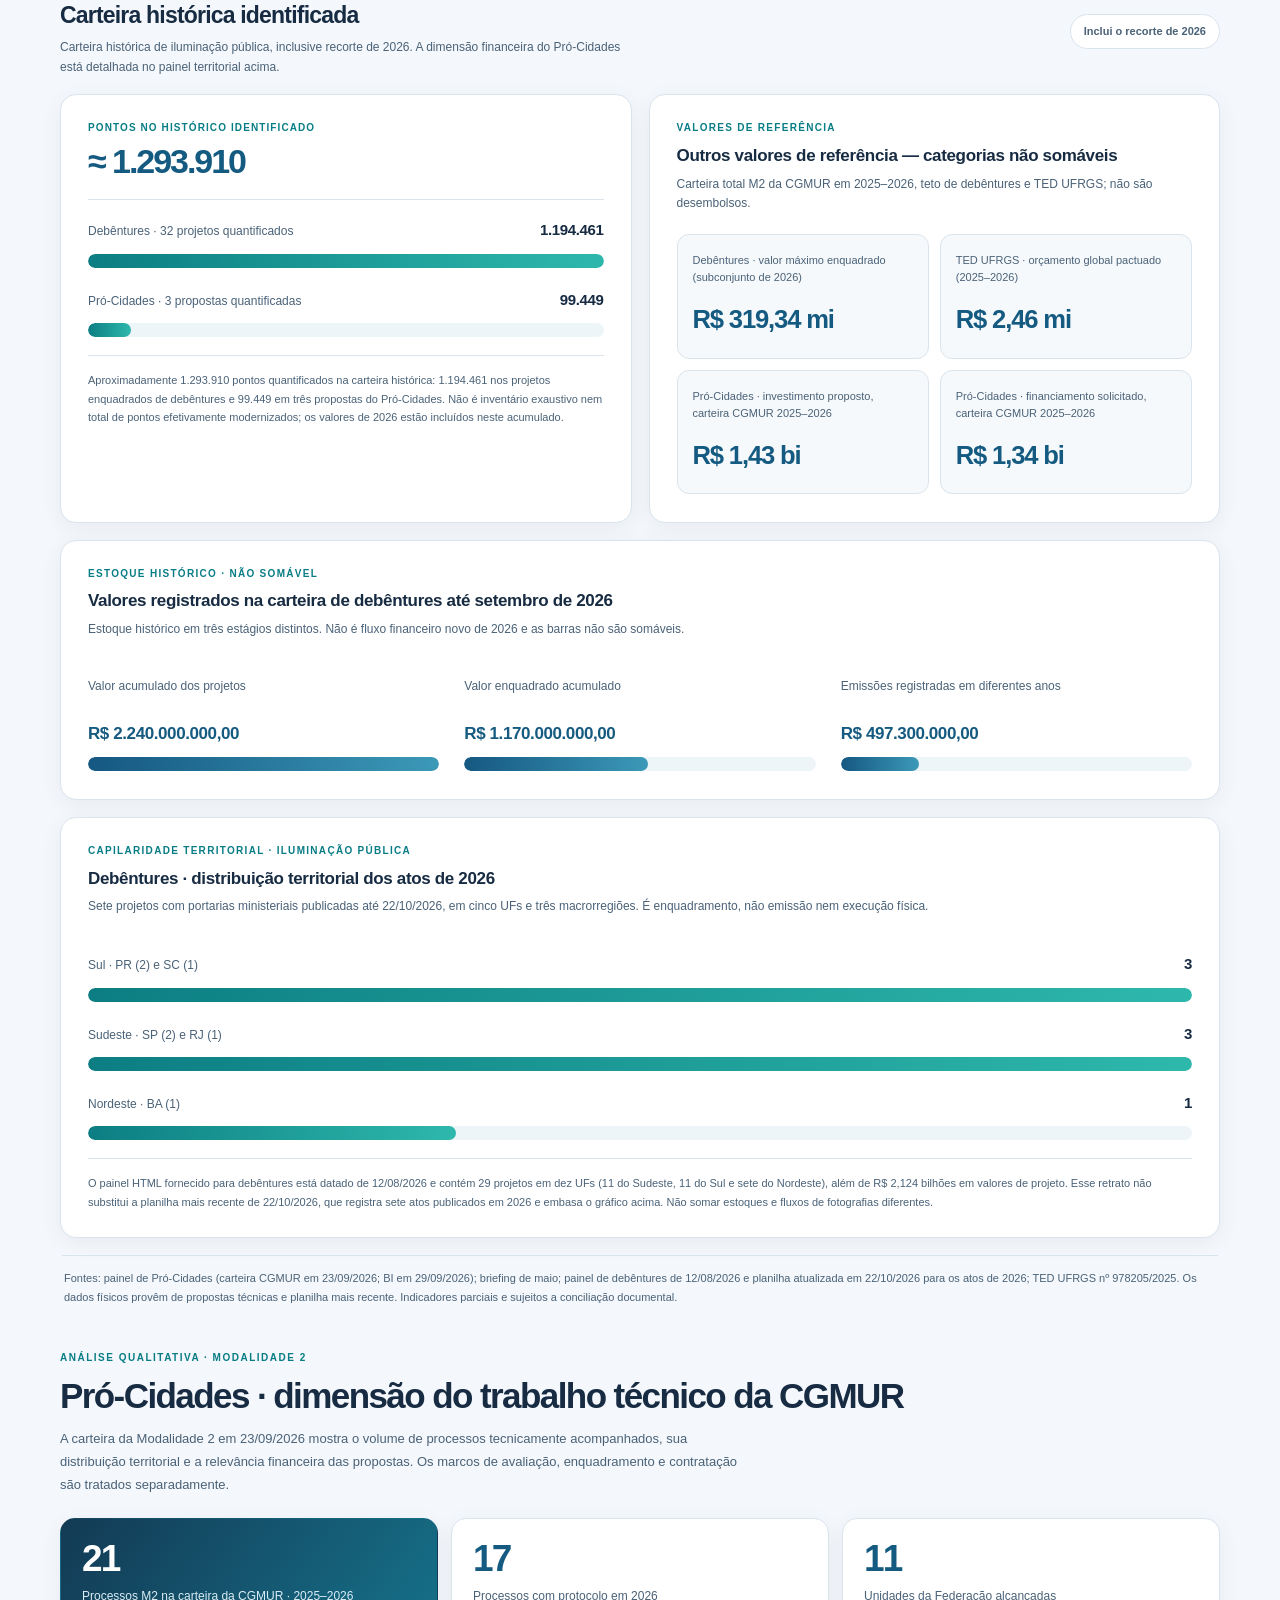
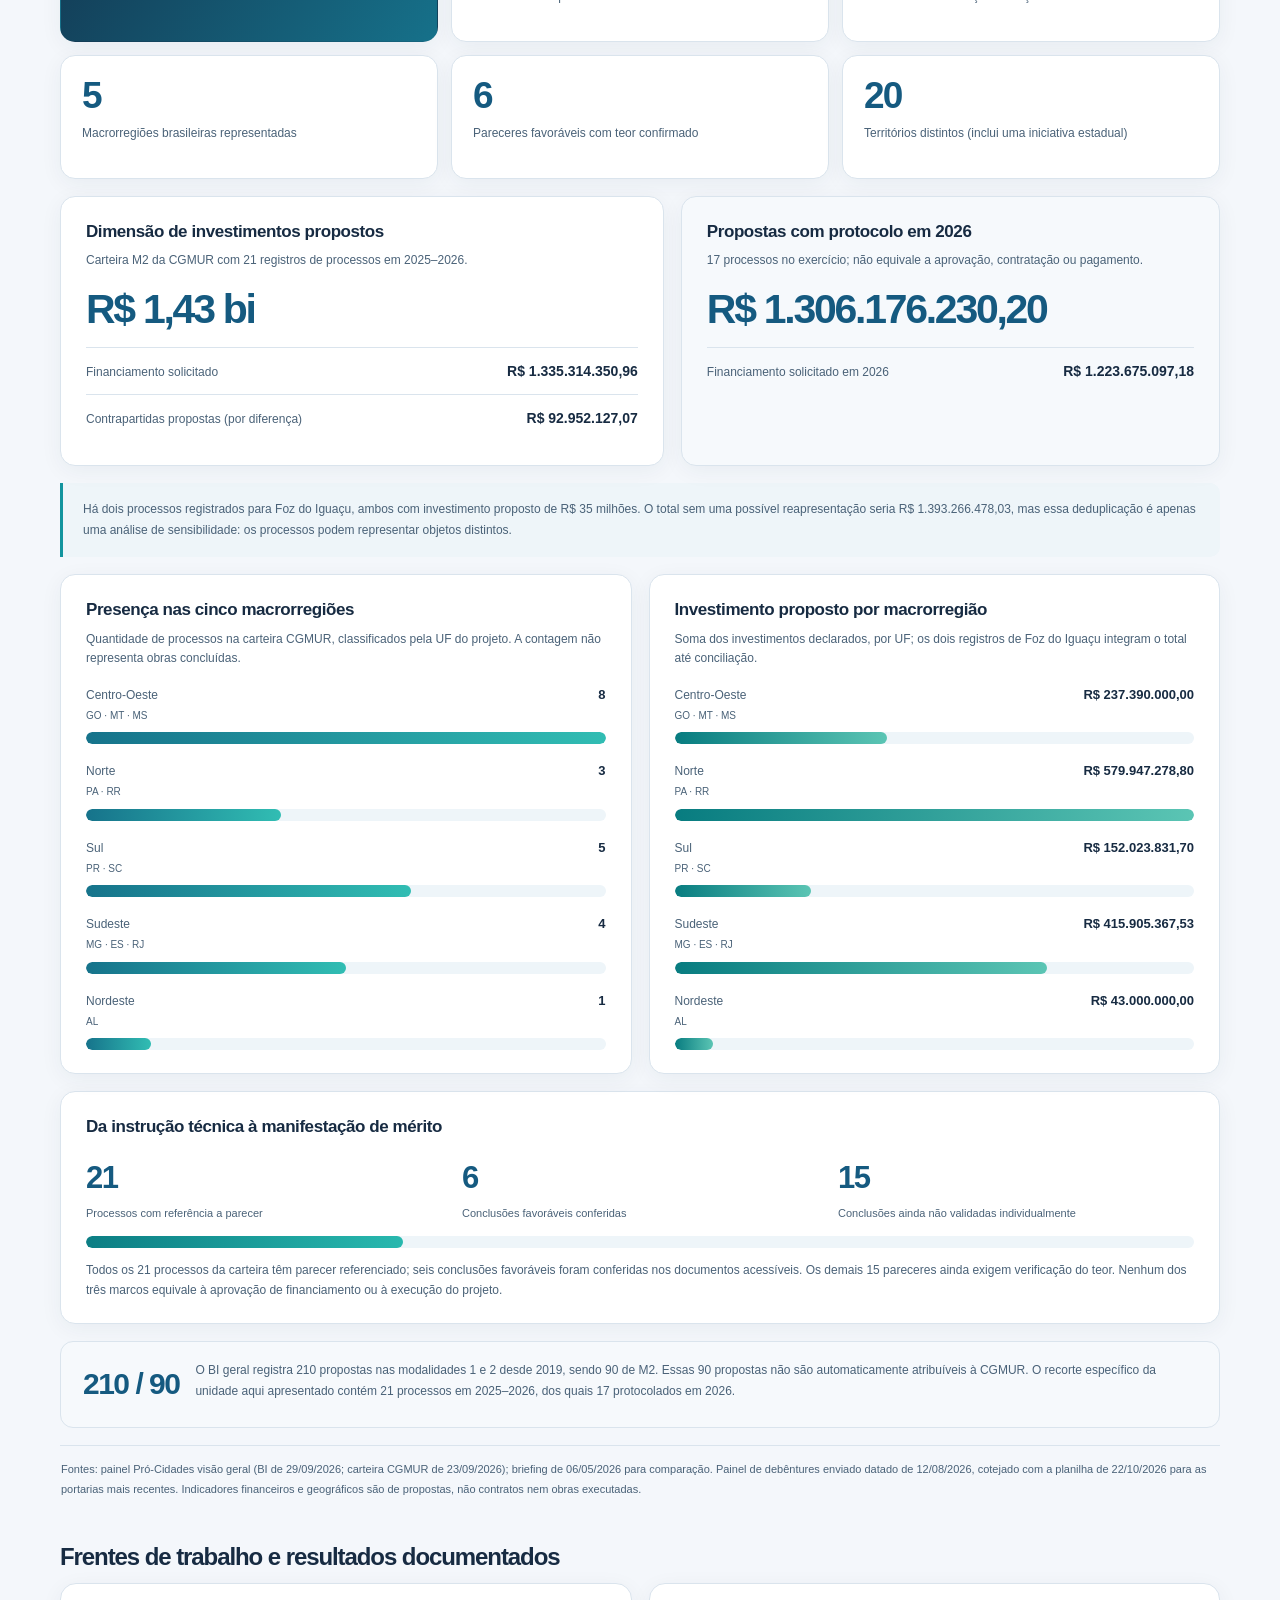
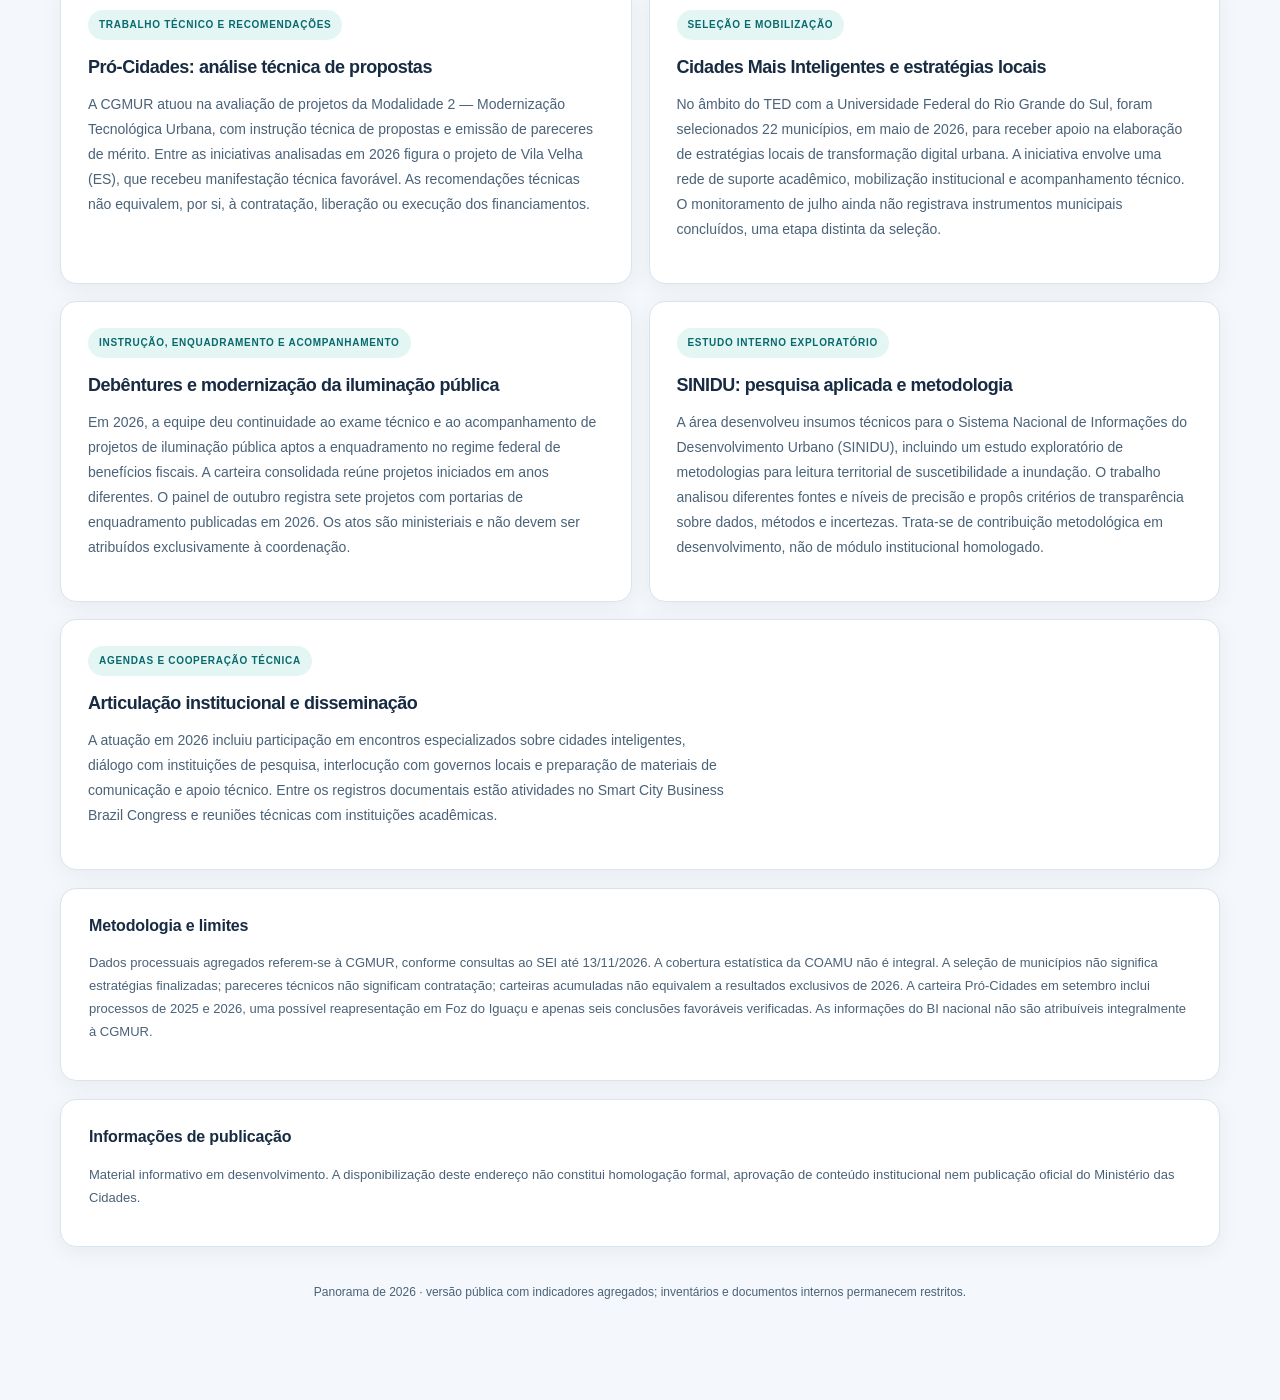
==== commit bcdcf689: "Ampliar análise territorial do Pró-Cidades e conciliar painéis de debêntures" ====
--- a/index.html
+++ b/index.html
@@ -68,6 +68,7 @@
 </style>
 <link rel="stylesheet" href="design-v3.css">
 <link rel="stylesheet" href="impact-v1.css">
+<link rel="stylesheet" href="procidades-v1.css">
 <meta name="theme-color" content="#102a45">
 <meta name="description" content="Panorama público e editável das atividades da CGMUR em 2026: indicadores, produção documental, Pró-Cidades, transformação digital e SINIDU.">
 </head>
@@ -120,6 +121,7 @@
   <a href="#indicadores">Indicadores</a>
   <a href="#analises">Análises</a>
   <a href="#impacto">Impacto dos projetos</a>
+  <a href="#procidades-carteira">Pró-Cidades</a>
   <a href="#frentes">Frentes de trabalho</a>
   <a href="#metodologia">Metodologia</a>
  </div>
@@ -180,10 +182,10 @@
       <span class="impact-kpi-footnote">Projetos com quantidade identificada · não são obras concluídas</span>
     </article>
     <article class="impact-kpi impact-kpi-blue">
-      <div class="impact-kpi-label">DIMENSÃO FINANCEIRA · CARTEIRAS 2026</div>
+      <div class="impact-kpi-label">PRÓ-CIDADES · FINANCIAMENTO SOLICITADO EM 2026</div>
       <strong id="impact-money-total">—</strong>
-      <span class="impact-unit">porte bruto combinado dos projetos</span>
-      <span class="impact-kpi-footnote">Propostas e projetos em fases distintas · não é desembolso</span>
+      <span class="impact-unit">17 protocolos da Modalidade 2 no exercício</span>
+      <span class="impact-kpi-footnote">Inclui possível reapresentação em Foz · não é contratação ou desembolso</span>
     </article>
   </div>
   <div class="impact-charts-grid">
@@ -235,7 +237,60 @@
     <div class="impact-bars impact-bars-wide" id="impact-money-historical" role="group" aria-label="Valores históricos em diferentes estágios, não somáveis"></div>
     <div class="impact-edit-tools edit-only"><button type="button" id="impact-add-moneyHistorical">+ Valor histórico</button></div>
   </div>
-  <p class="impact-source" data-impact="sourcesNote"></p>
+  <article class="impact-graph-card" style="margin-top:17px">
+  <div class="impact-card-eyebrow">CAPILARIDADE TERRITORIAL · ILUMINAÇÃO PÚBLICA</div>
+  <h3 data-impact="debTerritoryTitle"></h3>
+  <p class="impact-chart-subtitle" data-impact="debTerritorySubtitle"></p>
+  <div id="impact-deb-territory" class="impact-bars" role="group" aria-label="Portarias de debêntures de 2026 por macrorregião"></div>
+  <p class="impact-graph-note" data-impact="debTerritoryNote"></p>
+</article>
+<p class="impact-source" data-impact="sourcesNote"></p>
+</section>
+
+<section id="procidades-carteira" class="procins" aria-label="Distribuição territorial e econômica da carteira Pró-Cidades na CGMUR">
+ <div class="pc-head"><div class="pc-kicker">Análise qualitativa · modalidade 2</div><h2 data-pc="title"></h2><p data-pc="intro"></p></div>
+ <div class="pc-kpis">
+  <article class="pc-kpi pc-kpi-primary"><strong id="pc-cases">—</strong><span>Processos M2 na carteira da CGMUR · 2025–2026</span></article>
+  <article class="pc-kpi"><strong id="pc-2026" data-pc="protocol2026" data-pc-numeric="true"></strong><span>Processos com protocolo em 2026</span></article>
+  <article class="pc-kpi"><strong id="pc-states" data-pc="states" data-pc-numeric="true"></strong><span>Unidades da Federação alcançadas</span></article>
+  <article class="pc-kpi"><strong id="pc-macroregions">—</strong><span>Macrorregiões brasileiras representadas</span></article>
+  <article class="pc-kpi"><strong id="pc-favorable" data-pc="favorableVerified" data-pc-numeric="true"></strong><span>Pareceres favoráveis com teor confirmado</span></article>
+  <article class="pc-kpi"><strong id="pc-territories">—</strong><span>Territórios distintos (inclui uma iniciativa estadual)</span></article>
+ </div>
+ <div class="pc-finance">
+  <article class="pc-finance-card">
+   <h3>Dimensão de investimentos propostos</h3>
+   <p>Carteira M2 da CGMUR com 21 registros de processos em 2025–2026.</p>
+   <div class="pc-amount" id="pc-investment-total"></div>
+   <div class="pc-moneyline"><span>Financiamento solicitado</span><strong id="pc-financing" data-pc="financing" data-pc-numeric="true"></strong></div>
+   <div class="pc-moneyline"><span>Contrapartidas propostas (por diferença)</span><strong id="pc-counterpart"></strong></div>
+  </article>
+  <article class="pc-finance-card pc-special">
+   <div>
+    <h3>Propostas com protocolo em 2026</h3>
+    <p>17 processos no exercício; não equivale a aprovação, contratação ou pagamento.</p>
+    <div class="pc-amount" id="pc-investment-2026" data-pc="investment2026" data-pc-numeric="true"></div>
+    <div class="pc-moneyline"><span>Financiamento solicitado em 2026</span><strong id="pc-financing-2026" data-pc="financing2026" data-pc-numeric="true"></strong></div>
+   </div>
+  </article>
+ </div>
+ <p class="pc-note" data-pc="dedupNote"></p>
+ <div class="pc-grid">
+  <article class="pc-chart"><h3 data-pc="regionHeading"></h3><p class="pc-chart-desc" data-pc="regionSub"></p><div class="pc-region-bars" id="pc-region-counts" role="group" aria-label="Processos por macrorregião"></div></article>
+  <article class="pc-chart"><h3 data-pc="moneyHeading"></h3><p class="pc-chart-desc" data-pc="moneySub"></p><div class="pc-region-bars" id="pc-region-money" role="group" aria-label="Investimentos propostos por macrorregião"></div></article>
+ </div>
+ <article class="pc-quality">
+  <h3 data-pc="favorableHeading"></h3>
+  <div class="pc-quality-numbers">
+    <div class="pc-quality-metric"><strong id="pc-refs">—</strong><span>Processos com referência a parecer</span></div>
+    <div class="pc-quality-metric"><strong id="pc-confirmed">—</strong><span>Conclusões favoráveis conferidas</span></div>
+    <div class="pc-quality-metric"><strong id="pc-unverified">—</strong><span>Conclusões ainda não validadas individualmente</span></div>
+  </div>
+  <div class="pc-quality-track" aria-label="Proporção de conclusões favoráveis com teor confirmado"><div id="pc-quality-fill"></div></div>
+  <p data-pc="qualityNote"></p>
+ </article>
+ <div class="pc-scope"><strong id="pc-bi-count"></strong><div data-pc="biNote"></div></div>
+ <p class="pc-source" data-pc="sourceNote"></p>
 </section>
 
 <h2 class="dashboard-title" id="frentes" data-field="findingsTitle"></h2>
@@ -296,7 +351,7 @@
   fill.setAttribute("aria-hidden","true");
   track.append(fill);
   row.append(head,track);
-  row.setAttribute("aria-label",item.label+": "+(type==="money"?fmtImpactMoney(item.value):fmtImpactPoints(item.value))+(type==="money"?" valor de referência":" pontos previstos"));
+  row.setAttribute("aria-label",item.label+": "+(type==="money"?fmtImpactMoney(item.value):fmtImpactPoints(item.value))+(type==="money"?" valor de referência":type==="acts"?" atos ministeriais publicados em 2026":" pontos previstos"));
   if(editing)row.append(control("Remover grupo",()=>{snapshot();model.impact[collection].splice(i,1);render()},"danger"));
   target.append(row);
  });
@@ -323,13 +378,14 @@
   }
  }
  $("#impact-points-total").textContent=fmtImpactPoints(impactSum(model.impact.points2026));
- $("#impact-money-total").textContent=impactCompactBRL(impactSum(model.impact.money2026));
+ $("#impact-money-total").textContent=impactCompactBRL((model.impact.money2026||[]).find(x=>x.id==="profinance")?.value||0);
  $("#impact-points-historical-total").textContent="≈ "+fmtImpactPoints(impactSum(model.impact.pointsHistorical));
  impactRenderBars("#impact-points-2026","points2026","points");
  impactRenderBars("#impact-money-2026","money2026","money");
  impactRenderBars("#impact-points-historical","pointsHistorical","points");
  impactRenderReferences();
  impactRenderBars("#impact-money-historical","moneyHistorical","money");
+ impactRenderBars("#impact-deb-territory","debTerritory","acts");
 }
 function snapshotImpact(){
  if(!model?.impact)return;
@@ -349,15 +405,90 @@
  if(!m.impact&&original?.impact)m.impact=copy(original.impact);
  const a=m.impact;
  if(!a||typeof a!=="object"||Array.isArray(a))throw Error("Dados de impacto ausentes.");
- for(const key of ["heading","intro","pointsTitle","pointsSubtitle","moneyTitle","moneySubtitle","historicalTitle","historicalSubtitle","financialOtherTitle","financialOtherSubtitle","historicalMoneyTitle","historicalMoneySubtitle","physicalNote","historicalNote","financialNote","sourcesNote"]){
+ for(const key of ["heading","intro","pointsTitle","pointsSubtitle","moneyTitle","moneySubtitle","historicalTitle","historicalSubtitle","financialOtherTitle","financialOtherSubtitle","historicalMoneyTitle","historicalMoneySubtitle","physicalNote","historicalNote","financialNote","sourcesNote","debTerritoryTitle","debTerritorySubtitle","debTerritoryNote"]){
   if(typeof a[key]!=="string"||a[key].length>5500)throw Error("Legenda de impacto inválida: "+key);
  }
- for(const key of ["points2026","money2026","pointsHistorical","financialOther","moneyHistorical"]){
+ for(const key of ["points2026","money2026","pointsHistorical","financialOther","moneyHistorical","debTerritory"]){
   const list=a[key];if(!Array.isArray(list)||list.length>12)throw Error("Conjunto de impacto inválido: "+key);
   for(const el of list){
    if(typeof el.id!=="string"||el.id.length>100||typeof el.label!=="string"||el.label.length>280||typeof el.value!=="number"||!Number.isFinite(el.value)||el.value<0||el.value>100000000000)throw Error("Valor de impacto inválido em "+key+".");
   }
  }
+ return a;
+}
+
+
+const pcKeys=["title","intro","regionHeading","regionSub","moneyHeading","moneySub","favorableHeading","qualityNote","dedupNote","biNote","sourceNote"];
+const pcNumberKeys=["protocol2026","states","favorableVerified","financing","investment2026","financing2026"];
+function pcNumericVal(el){return impactNumberRaw(el.innerText.trim())}
+function pcTotal(){return (model.procidadesAnalytics?.regions||[]).reduce((s,r)=>s+r.count,0)}
+function pcInvestment(){return (model.procidadesAnalytics?.regions||[]).reduce((s,r)=>s+r.investment,0)}
+function pcField(node,path,val,numeric=false){
+ node.dataset.pc=path;if(numeric)node.dataset.pcNumeric="true";
+ node.textContent=String(val??"");node.contentEditable=editing?"true":"false";
+ if(editing)node.setAttribute("aria-label","Editar "+path.split(".").at(-1));else node.removeAttribute("aria-label");
+ return node;
+}
+function renderPCRegions(sel,key){
+ const target=$(sel);target.replaceChildren();
+ const a=model.procidadesAnalytics.regions||[];
+ const big=Math.max(1,...a.map(r=>r[key]));
+ for(let i=0;i<a.length;i++){
+  const x=a[i],row=document.createElement("div");row.className="pc-region-row";
+  const head=document.createElement("div");head.className="pc-region-labels";
+  head.append(pcField(text("span",x.label),"regions."+i+".label",x.label),pcField(text("strong",editing?String(x[key]):key==="count"?String(x[key]):fmtImpactMoney(x[key])),"regions."+i+"."+key,editing?String(x[key]):key==="count"?String(x[key]):fmtImpactMoney(x[key]),true));
+  const uf=pcField(text("span",x.ufs,"pc-region-uf"),"regions."+i+".ufs",x.ufs);
+  const track=document.createElement("div");track.className="pc-region-track";
+  const fill=document.createElement("div");fill.className="pc-region-fill"+(key==="investment"?" money":"");
+  fill.style.width=Math.max(0,Math.min(100,x[key]/big*100))+"%";track.append(fill);
+  row.append(head,uf,track);target.append(row);
+ }
+}
+function renderProcidades(){
+ const a=model?.procidadesAnalytics;if(!a)return;
+ for(const el of document.querySelectorAll("#procidades-carteira [data-pc]")){
+  const key=el.dataset.pc;
+  if(pcKeys.includes(key))pcField(el,key,a[key]);
+  else if(pcNumberKeys.includes(key))pcField(el,key,editing?String(a[key]):["financing","investment2026","financing2026"].includes(key)?fmtImpactMoney(a[key]):String(a[key]),true);
+ }
+ $("#pc-cases").textContent=fmtImpactPoints(pcTotal());
+ $("#pc-macroregions").textContent=fmtImpactPoints(a.regions.length);
+ $("#pc-territories").textContent=fmtImpactPoints(Math.max(0,pcTotal()-1)); // Foz appears twice; one initiative estadual (RR)
+ $("#pc-investment-total").textContent=impactCompactBRL(pcInvestment());
+ $("#pc-counterpart").textContent=fmtImpactMoney(Math.max(0,pcInvestment()-a.financing));
+ $("#pc-refs").textContent=pcTotal();
+ $("#pc-confirmed").textContent=a.favorableVerified;
+ $("#pc-unverified").textContent=Math.max(0,pcTotal()-a.favorableVerified);
+ $("#pc-quality-fill").style.width=Math.max(0,Math.min(100,pcTotal()?100*a.favorableVerified/pcTotal():0))+"%";
+ $("#pc-bi-count").textContent=fmtImpactPoints(a.biAll)+" / "+fmtImpactPoints(a.biM2);
+ renderPCRegions("#pc-region-counts","count");
+ renderPCRegions("#pc-region-money","investment");
+}
+function snapshotProcidades(){
+ const a=model?.procidadesAnalytics;if(!a)return;
+ const selectors=["#procidades-carteira [data-pc]:not(.pc-region-row [data-pc])"];
+ for(const el of document.querySelectorAll("#procidades-carteira [data-pc]")){
+  const parts=el.dataset.pc.split(".");
+  if(parts.length===1){
+    if(pcKeys.includes(parts[0]))a[parts[0]]=el.innerText.trim();
+    else if(pcNumberKeys.includes(parts[0]))a[parts[0]]=pcNumericVal(el);
+  }else if(parts.length===3 && parts[0]==="regions"){
+    const i=Number(parts[1]),field=parts[2];
+    if(!Number.isInteger(i)||!a.regions[i])continue;
+    if(field==="label"||field==="ufs")a.regions[i][field]=el.innerText.trim();
+    if(field==="count"||field==="investment")a.regions[i][field]=pcNumericVal(el);
+  }
+ }
+}
+function validateProcidades(m){
+ const a=m.procidadesAnalytics;
+ if(!a||typeof a!=="object")throw Error("Análise territorial Pró-Cidades ausente.");
+ for(const k of pcKeys)if(typeof a[k]!=="string"||a[k].length>5500)throw Error("Legenda territorial inválida: "+k);
+ for(const k of [...pcNumberKeys,"possibleOverlapAmount","biAll","biM2"]){
+  const v=a[k];if(typeof v!=="number"||!Number.isFinite(v)||v<0||v>1e12)throw Error("Número territorial inválido: "+k);
+ }
+ if(!Array.isArray(a.regions)||a.regions.length!==5||a.regions.some(x=>typeof x.id!=="string"||typeof x.label!=="string"||typeof x.ufs!=="string"||x.label.length>150||x.ufs.length>120||typeof x.count!=="number"||!Number.isInteger(x.count)||x.count<0||x.count>1000||typeof x.investment!=="number"||!Number.isFinite(x.investment)||x.investment<0))throw Error("Macrorregiões inválidas.");
+ if(a.favorableVerified>a.regions.reduce((s,x)=>s+x.count,0))throw Error("Pareceres favoráveis excedem processos da carteira.");
  return a;
 }
 
@@ -408,6 +539,7 @@
   n.append(ctl);sections.append(n)});
  drawAnalytics();
  renderImpact();
+ renderProcidades();
  document.body.classList.toggle("editing",editing);
  $("#btnedit").setAttribute("aria-pressed",String(editing));
 }
@@ -431,6 +563,7 @@
   });
  }
  snapshotImpact();
+ snapshotProcidades();
  model.updated=new Date().toISOString().slice(0,10);
 }
 function validate(m){
@@ -438,6 +571,7 @@
  if(m.metrics.length>40||m.sections.length>80||JSON.stringify(m).length>100000)throw Error("Tamanho não suportado");
  for(const item of m.sections)if(typeof item.title!=="string"||typeof item.body!=="string")throw Error("Uma seção não contém texto válido");
  validateImpact(m);
+ validateProcidades(m);
  for(const chart of ["monthly","documentTypes"])if(!Array.isArray(m[chart])||m[chart].length>24||m[chart].some(x=>typeof x.label!=="string"||!Number.isInteger(x.value)||x.value<0))throw Error("Informe valores numéricos não negativos nos gráficos.");
 
  return m;
@@ -532,7 +666,30 @@
   addInput(pdf.getForm(),p3,"tipo_"+(i+1)+"_quantidade",String(m.value),margin+360,yy,145,31,12);
  }
  const impact=model.impact;
- const pIp=pageOf("Pontos de iluminacao publica - metas e historico");
+ const pc=model.procidadesAnalytics;
+ const pDeb=pageOf("Debentures - enquadramentos territoriais 2026");
+ pDeb.drawText("Sete atos publicados em 2026 nas cinco UFs identificadas",{x:margin,y:720,size:12,font:bold});
+ pDeb.drawText("Contagem por macrorregiao (sem inferir emissao):",{x:margin,y:690,size:11,font});
+ model.impact.debTerritory.forEach((r,i)=>{
+  addInput(pdf.getForm(),pDeb,"deb_regiao_"+(i+1),r.label,margin,622-i*62,335,38,12,true);
+  addInput(pdf.getForm(),pDeb,"deb_portarias_"+(i+1),String(r.value),margin+349,622-i*62,158,38,12);
+ });
+ addInput(pdf.getForm(),pDeb,"deb_ressalvas",model.impact.debTerritoryNote,margin,117,W-2*margin,252,11,true);
+ const pPC=pageOf("Pro-Cidades - carteira CGMUR e macrorregioes");
+ pPC.drawText("Processos M2 na carteira: "+pcTotal()+"   |   2026: "+pc.protocol2026,{x:margin,y:718,size:12,font:bold});
+ pPC.drawText("Investimento proposto total: "+impactCompactBRL(pcInvestment()),{x:margin,y:687,size:11,font:bold});
+ pPC.drawText("Financiamento solicitado: "+fmtImpactMoney(pc.financing),{x:margin,y:659,size:10,font});
+ pPC.drawText("UFs: "+pc.states+"   |   Macrorregioes: "+pc.regions.length+"   |   Favoraveis conferidos: "+pc.favorableVerified,{x:margin,y:635,size:10,font});
+ pPC.drawText("Propostas por macrorregiao - quantidade e investimento",{x:margin,y:597,size:11,font:bold});
+ pc.regions.forEach((r,i)=>{
+  const y=534-i*66;
+  addInput(pdf.getForm(),pPC,"pc_regiao_"+(i+1),r.label+" ("+r.ufs+")",margin,y,242,38,9,true);
+  addInput(pdf.getForm(),pPC,"pc_processos_"+(i+1),String(r.count),margin+251,y,70,38,11);
+  addInput(pdf.getForm(),pPC,"pc_investimento_"+(i+1),String(r.investment),margin+332,y,175,38,10);
+ });
+ pPC.drawText("Limites de atribuição e duplicidade potencial de Foz:",{x:margin,y:183,size:10,font:bold});
+ addInput(pdf.getForm(),pPC,"pc_limites",pc.dedupNote,margin,78,W-2*margin,93,10,true);
+  const pIp=pageOf("Pontos de iluminacao publica - metas e historico");
  pIp.drawText("Metas fisicas 2026 (nao sao obras concluidas)",{x:margin,y:721,size:11,font:bold});
  pIp.drawText("Total previsto: "+fmtImpactPoints(impactSum(impact.points2026)),{x:margin,y:695,size:12,font:bold,color:rgb(.07,.43,.5)});
  function addPdfRows(page,arr,prefix,top){
--- a/procidades-v1.css
+++ b/procidades-v1.css
@@ -0,0 +1,53 @@
+/* Pró-Cidades — carteira e abrangência territorial CGMUR */
+.procins{margin:42px 0;scroll-margin-top:96px}
+.pc-head{margin:0 0 22px}
+.pc-kicker{font-size:10px;text-transform:uppercase;letter-spacing:.15em;color:var(--aqua);font-weight:850;margin:0 0 8px}
+.pc-head h2{font-weight:830;letter-spacing:-.045em;font-size:clamp(25px,3.1vw,35px);line-height:1.24;color:var(--ink);margin:0 0 9px}
+.pc-head p{color:var(--sub);font-size:13px;line-height:1.78;max-width:96ch;margin:0}
+.pc-kpis{display:grid;grid-template-columns:repeat(3,minmax(0,1fr));gap:13px;margin:0 0 17px}
+.pc-kpi{background:var(--surface);border:1px solid var(--line);border-radius:15px;box-shadow:var(--shadow);padding:19px 21px;display:flex;flex-direction:column;gap:7px;min-height:124px}
+.pc-kpi strong{font-size:clamp(27px,3vw,37px);font-variant-numeric:tabular-nums;letter-spacing:-.05em;line-height:1.14;color:var(--blue);font-weight:850}
+.pc-kpi span{font-size:12px;color:var(--sub);line-height:1.53}
+.pc-kpi-primary{background:linear-gradient(125deg,#133a54,#16718a);border-color:transparent}
+.pc-kpi-primary strong{color:#fff}.pc-kpi-primary span{color:#d9edf4}
+.pc-finance,.pc-grid{display:grid;grid-template-columns:1fr 1fr;gap:17px;margin:0 0 17px}
+.pc-finance{grid-template-columns:1.12fr 1fr}
+.pc-finance-card,.pc-chart,.pc-quality{min-width:0;background:var(--surface);border:1px solid var(--line);border-radius:15px;padding:23px 25px;box-shadow:var(--shadow);break-inside:avoid}
+.pc-finance-card h3,.pc-chart h3,.pc-quality h3{font-size:17px;font-weight:800;letter-spacing:-.025em;line-height:1.36;color:var(--ink);margin:0 0 8px}
+.pc-finance-card p,.pc-chart-desc{font-size:12px;line-height:1.63;color:var(--sub);margin:0 0 15px}
+.pc-amount{font-size:clamp(30px,3.2vw,43px);font-weight:850;letter-spacing:-.055em;color:var(--blue);line-height:1.15;margin:14px 0;overflow-wrap:anywhere;font-variant-numeric:tabular-nums}
+.pc-moneyline{display:flex;gap:12px;align-items:baseline;justify-content:space-between;border-top:1px solid var(--line);padding:12px 0}
+.pc-moneyline span{font-size:12px;color:var(--sub);line-height:1.5;max-width:48%}
+.pc-moneyline strong{font-size:14px;font-weight:810;color:var(--ink);font-variant-numeric:tabular-nums;white-space:nowrap}
+.pc-finance .pc-special{background:var(--surface-soft)}
+.pc-note{background:var(--surface-raised);border-left:3px solid #12949e;border-radius:0 10px 10px 0;padding:16px 20px;font-size:12px;line-height:1.77;color:var(--sub);margin:0 0 17px}
+.pc-region-bars{display:grid;gap:16px}
+.pc-region-row{min-width:0}
+.pc-region-labels{display:flex;align-items:baseline;justify-content:space-between;gap:12px;margin:0 0 4px}
+.pc-region-labels span{font-size:12px;line-height:1.4;color:var(--sub)}
+.pc-region-labels strong{font-size:13px;color:var(--ink);font-weight:840;font-variant-numeric:tabular-nums;white-space:nowrap}
+.pc-region-uf{display:block;font-size:10px;color:var(--sub);line-height:1.45;margin:0 0 9px}
+.pc-region-track{height:12px;background:var(--surface-raised);overflow:hidden;border-radius:9px}
+.pc-region-fill{background:linear-gradient(90deg,#16738b,#31bdb3);height:100%;border-radius:9px;transition:width .2s ease}
+.pc-region-fill.money{background:linear-gradient(90deg,#087c80,#5bc5b4)}
+.pc-quality{margin:0 0 17px}
+.pc-quality-numbers{display:flex;align-items:stretch;gap:20px;flex-wrap:wrap;margin:14px 0}
+.pc-quality-metric{flex:1;min-width:120px;display:flex;flex-direction:column;gap:3px}
+.pc-quality-metric strong{font-size:31px;color:var(--blue);font-weight:850;letter-spacing:-.05em}
+.pc-quality-metric span{font-size:11px;color:var(--sub);line-height:1.45}
+.pc-quality-track{height:12px;background:var(--surface-raised);border-radius:9px;overflow:hidden;margin:14px 0 12px}
+.pc-quality-track div{height:100%;background:linear-gradient(90deg,#0c7e84,#28b8ae);border-radius:9px}
+.pc-quality p{color:var(--sub);font-size:12px;line-height:1.7;margin:10px 0 0}
+.pc-scope{display:grid;grid-template-columns:auto 1fr;gap:16px;padding:18px 22px;border:1px solid var(--line);border-radius:13px;background:var(--surface-soft);align-items:flex-start;margin:0 0 17px}
+.pc-scope strong{font-size:30px;color:var(--blue);letter-spacing:-.05em;white-space:nowrap;font-weight:850}
+.pc-scope div{font-size:12px;color:var(--sub);line-height:1.7}
+.pc-source{padding:14px 1px 0;border-top:1px solid var(--line);font-size:11px;color:var(--sub);line-height:1.8}
+.editing .procins [contenteditable=true]{outline:2px dashed #1399a1;outline-offset:3px;background:rgba(20,154,161,.09);border-radius:3px;cursor:text}
+.editing .pc-kpi-primary [contenteditable=true]{color:#fff}
+.editing .procins strong[contenteditable=true]{white-space:normal;overflow-wrap:anywhere}
+html[data-theme=dark] .pc-kpi-primary{background:linear-gradient(125deg,#0c384c,#146175)}
+html[data-theme=dark] .pc-kpi-primary strong{color:#fff}
+@media(max-width:900px){.pc-finance,.pc-grid{grid-template-columns:1fr}.pc-kpis{grid-template-columns:repeat(3,minmax(0,1fr))}.pc-amount{font-size:34px}}
+@media(max-width:600px){.procins{margin:30px 0}.pc-kpis{grid-template-columns:repeat(2,minmax(0,1fr));gap:10px}.pc-kpi{padding:18px 15px;min-height:125px}.pc-kpi strong{font-size:31px}.pc-finance-card,.pc-chart,.pc-quality{padding:20px 18px}.pc-moneyline{align-items:flex-start;gap:6px;flex-direction:column}.pc-moneyline span{max-width:none}.pc-scope{grid-template-columns:1fr;gap:6px}.pc-region-labels{flex-direction:column;align-items:flex-start;gap:3px}.pc-region-labels strong{white-space:normal;font-size:14px}.pc-quality-metric{min-width:80px}.pc-amount{font-size:34px}}
+@media(prefers-reduced-motion:reduce){.pc-region-fill{transition:none}}
+@media print{.procins{break-before:page;margin:18px 0}.pc-kpis{grid-template-columns:repeat(3,minmax(0,1fr));gap:7px}.pc-finance,.pc-grid{grid-template-columns:1fr 1fr;gap:10px}.pc-kpi,.pc-finance-card,.pc-chart,.pc-quality{padding:13px;box-shadow:none;break-inside:avoid}.pc-kpi-primary,.pc-region-fill{print-color-adjust:exact;-webkit-print-color-adjust:exact}.pc-amount{font-size:26px}.pc-kpi strong{font-size:26px}.pc-head p,.pc-note,.pc-chart-desc,.pc-source{font-size:10px}}
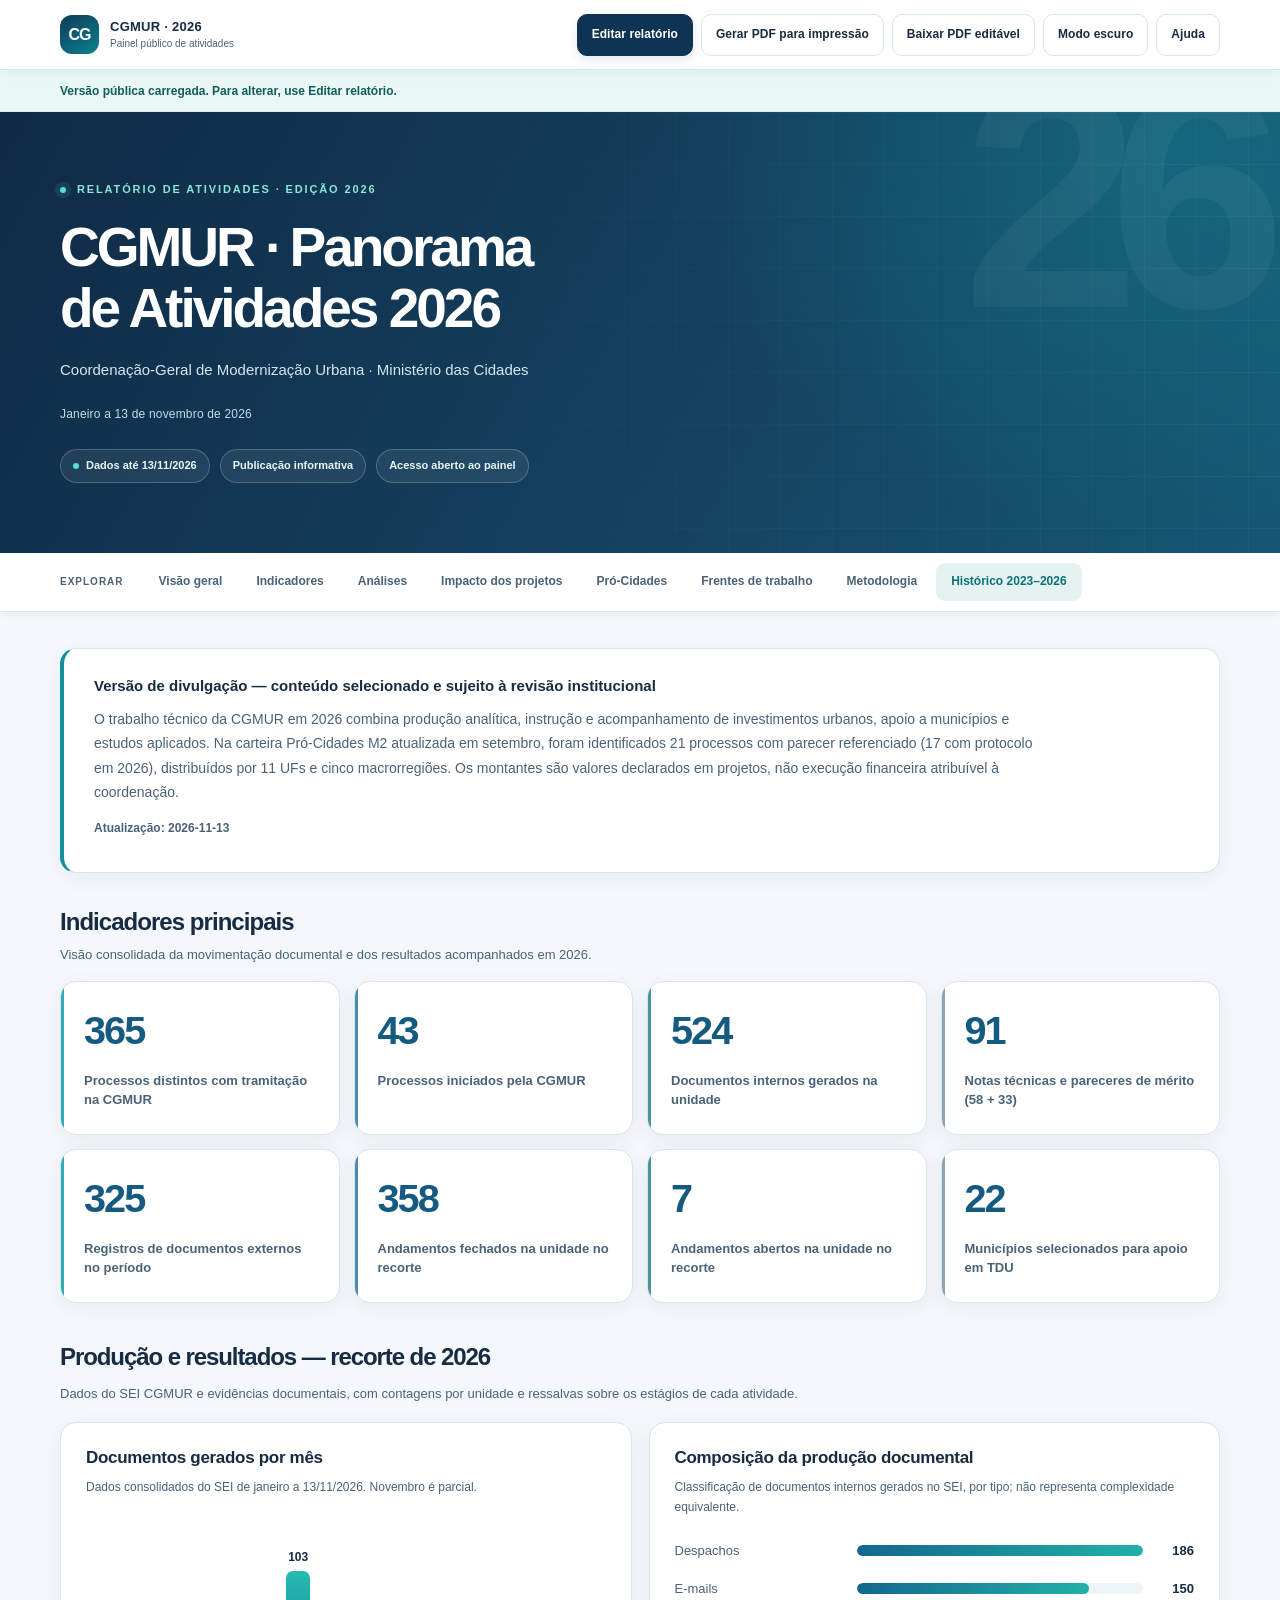
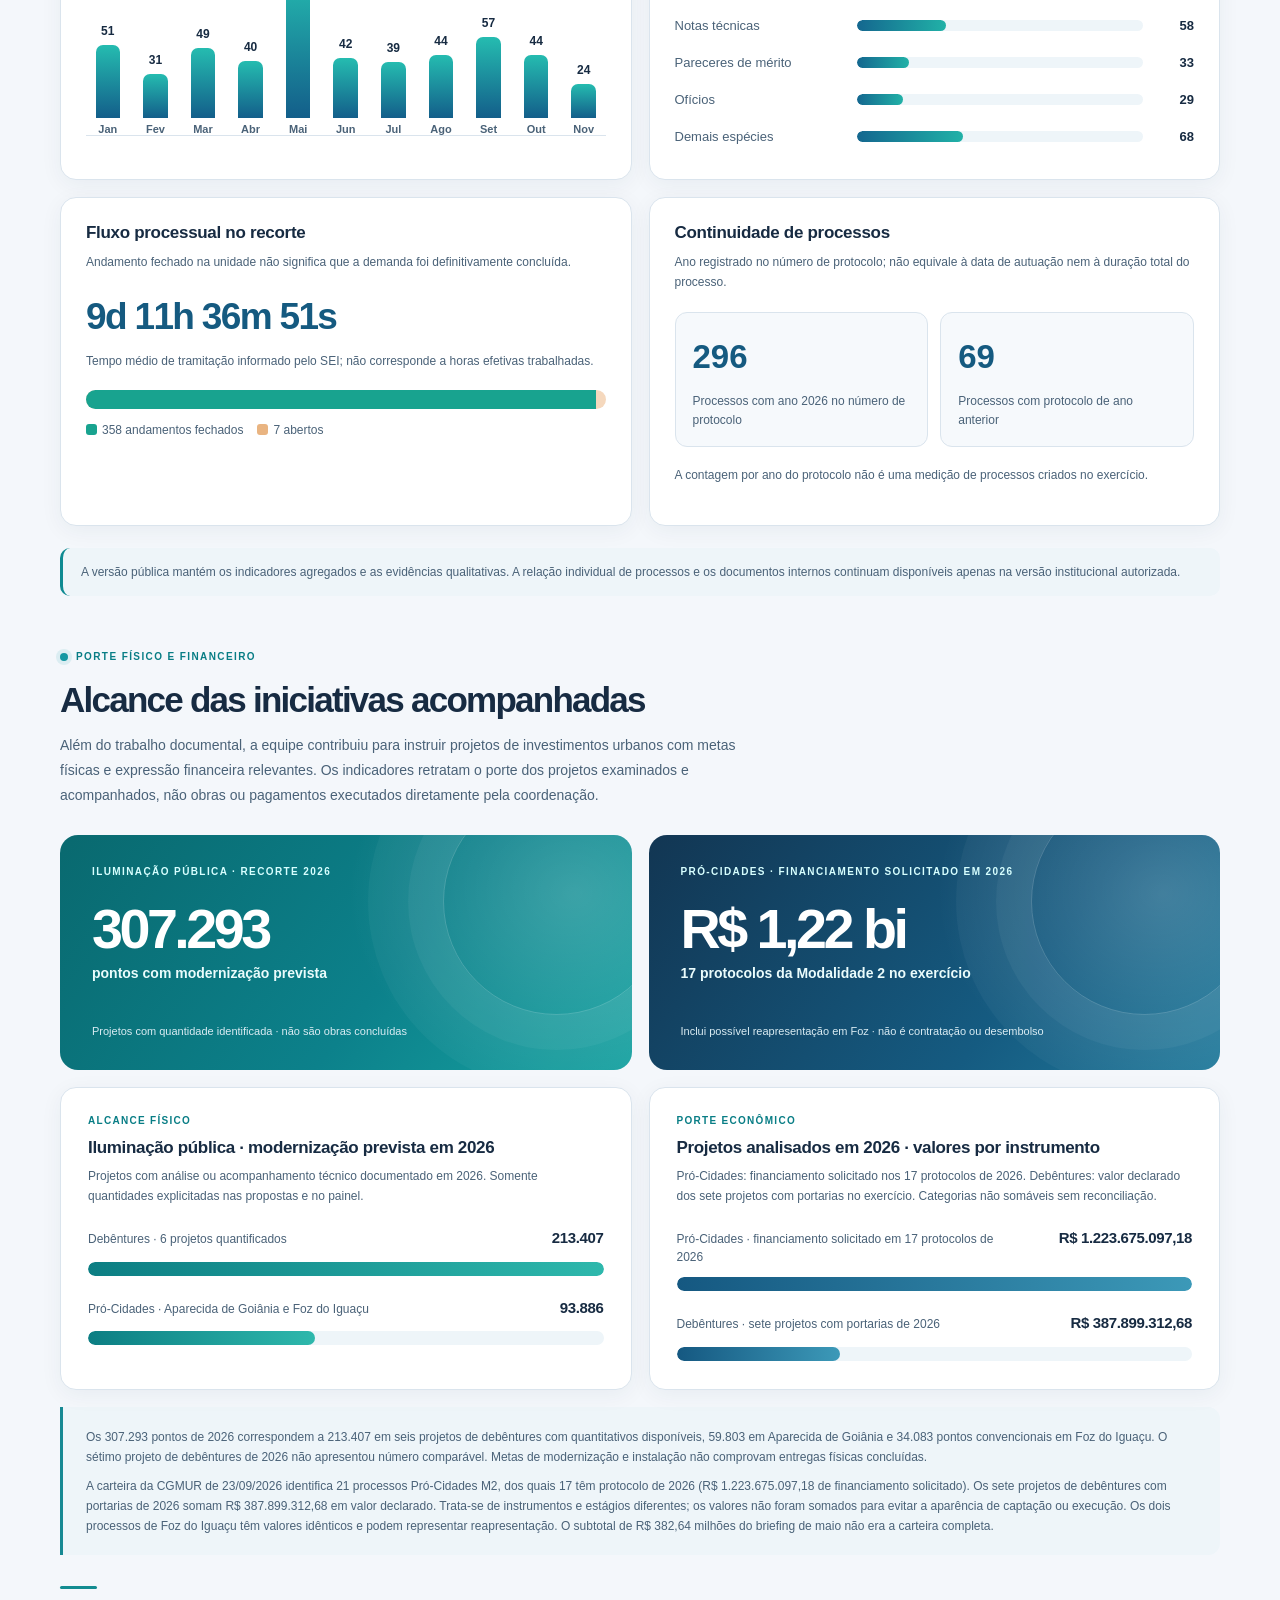
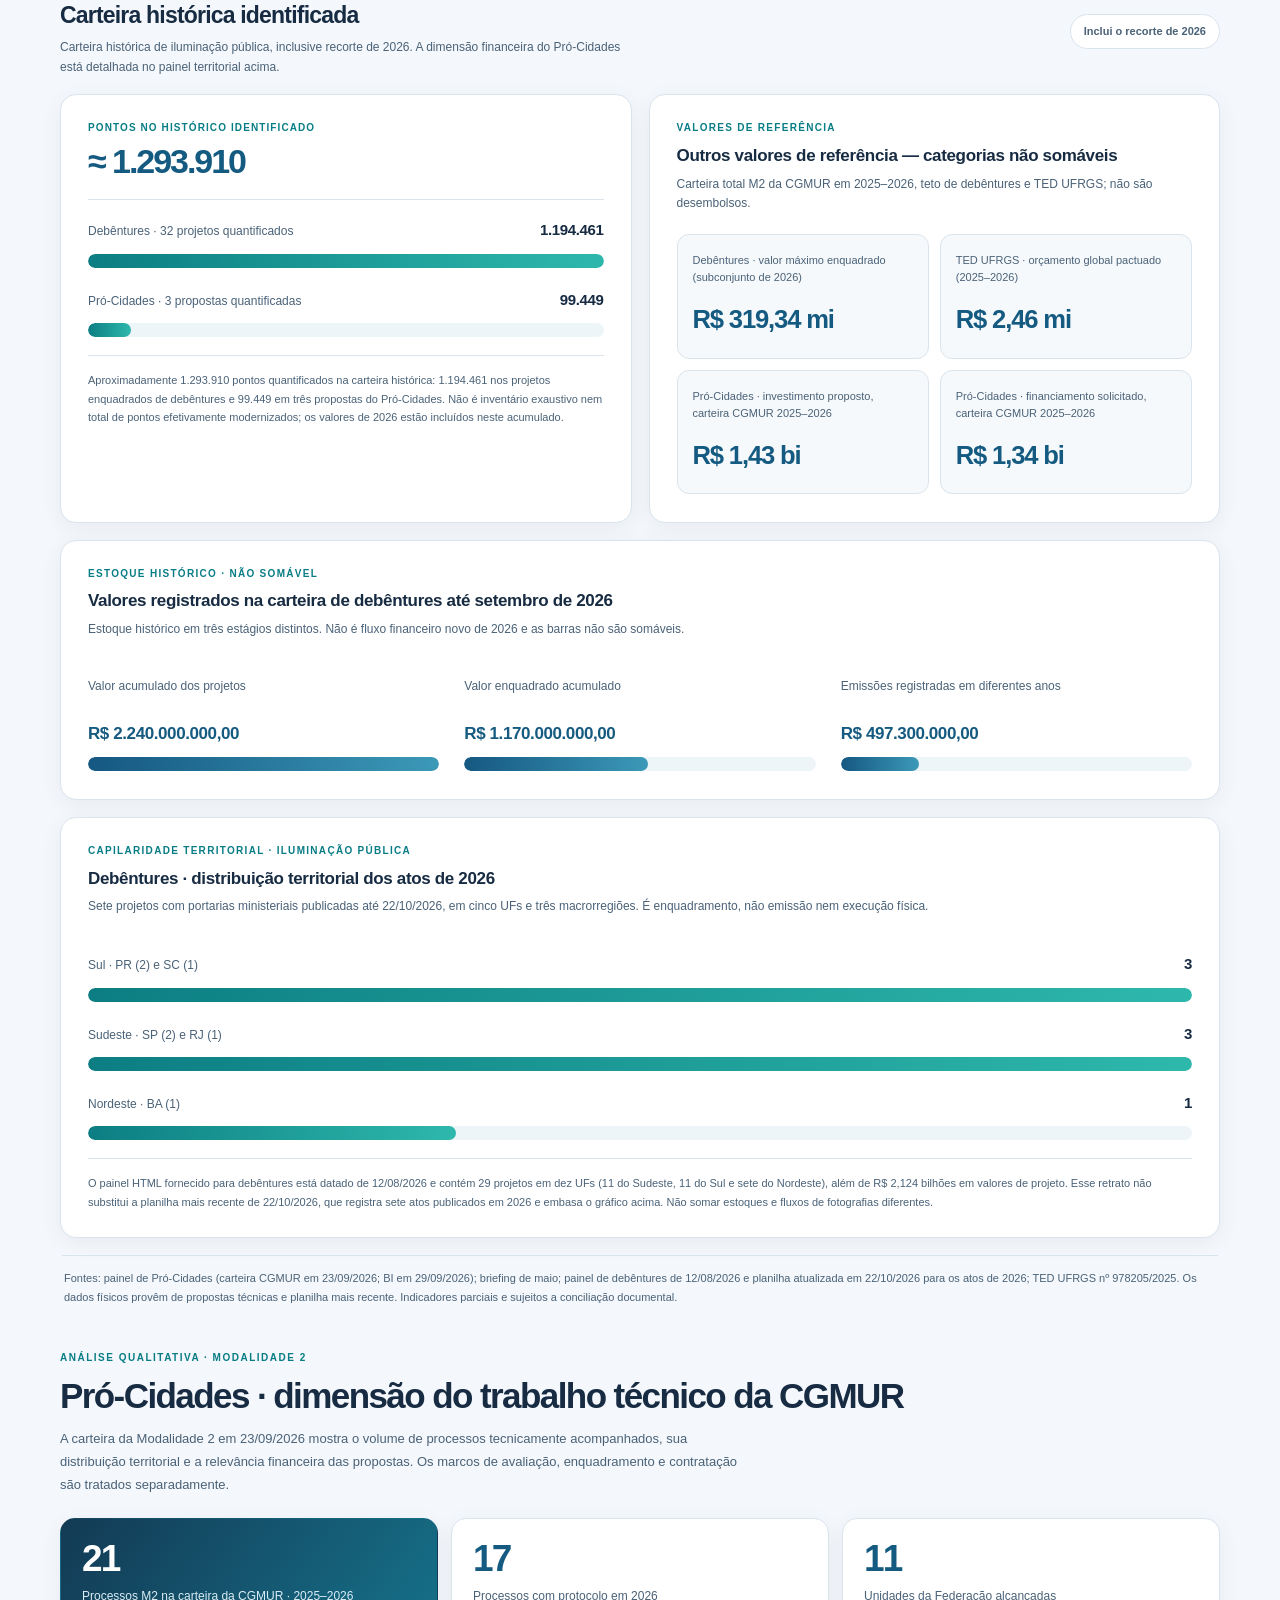
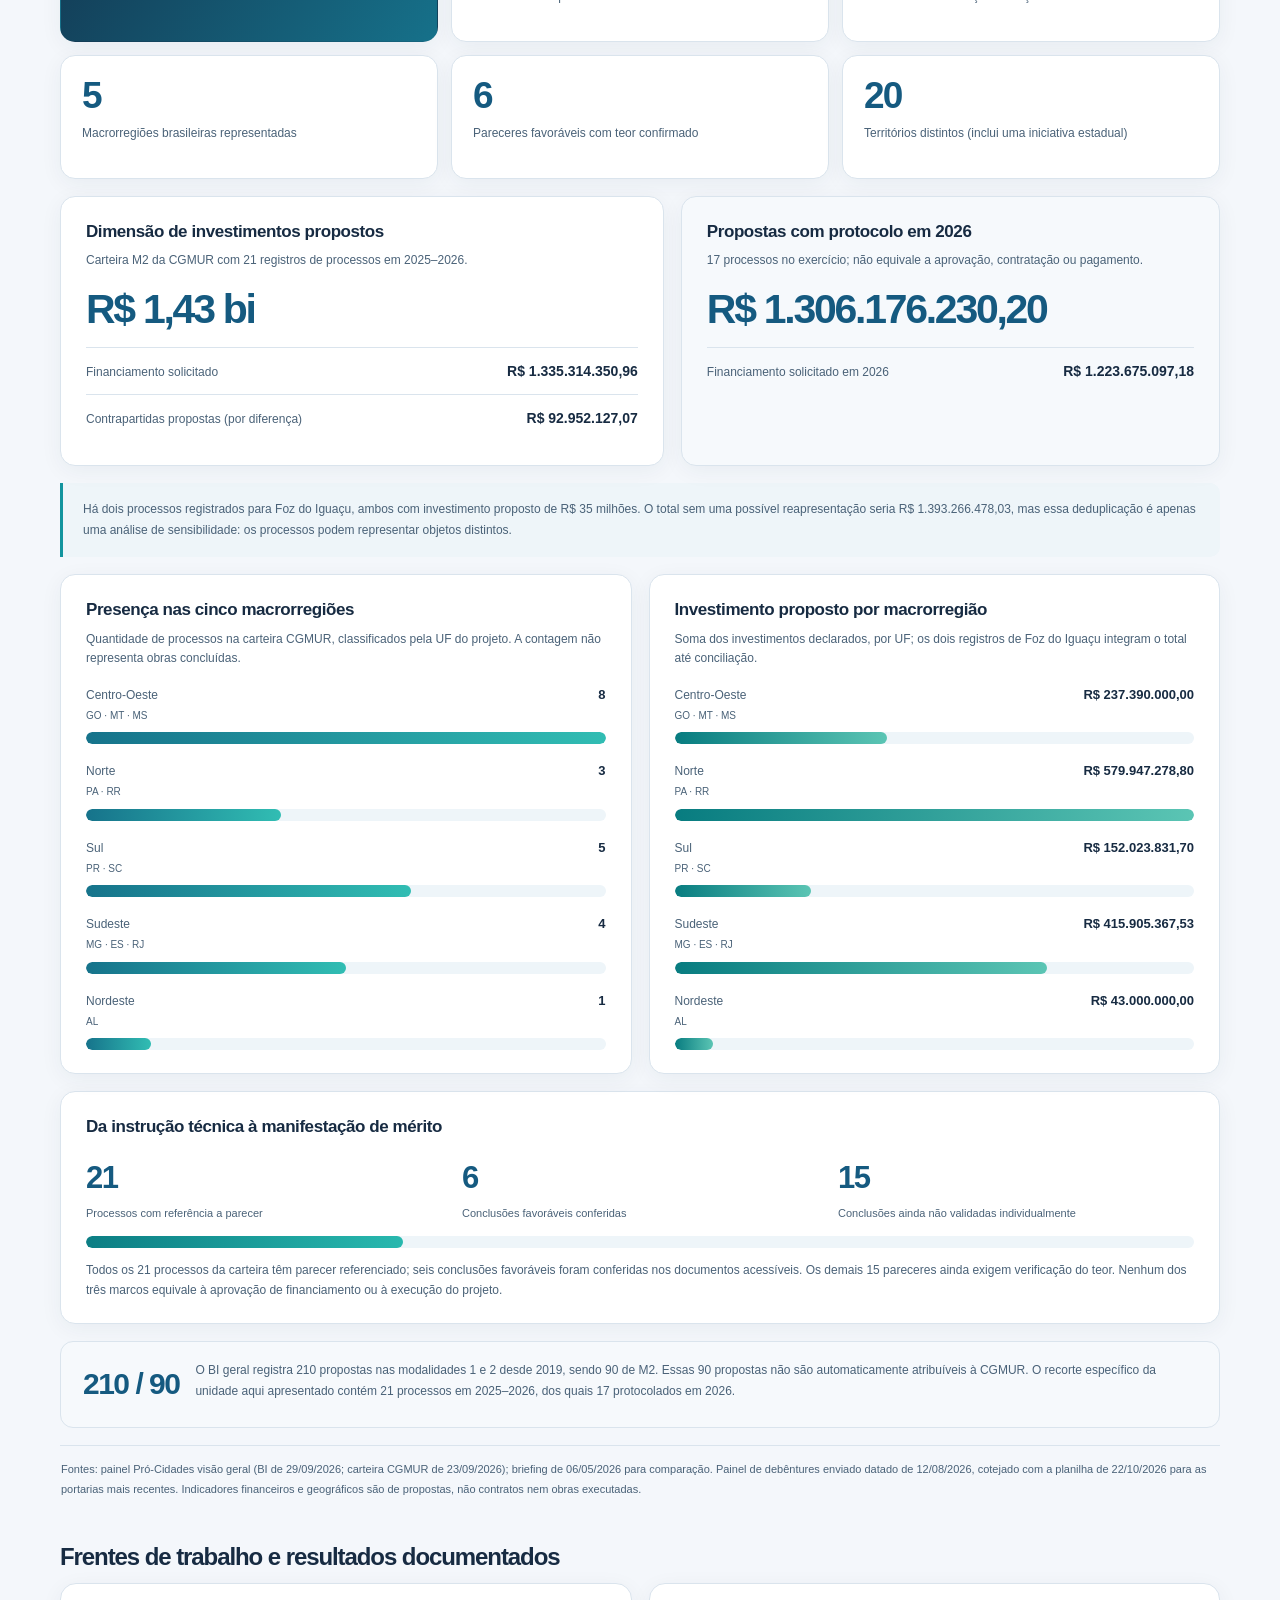
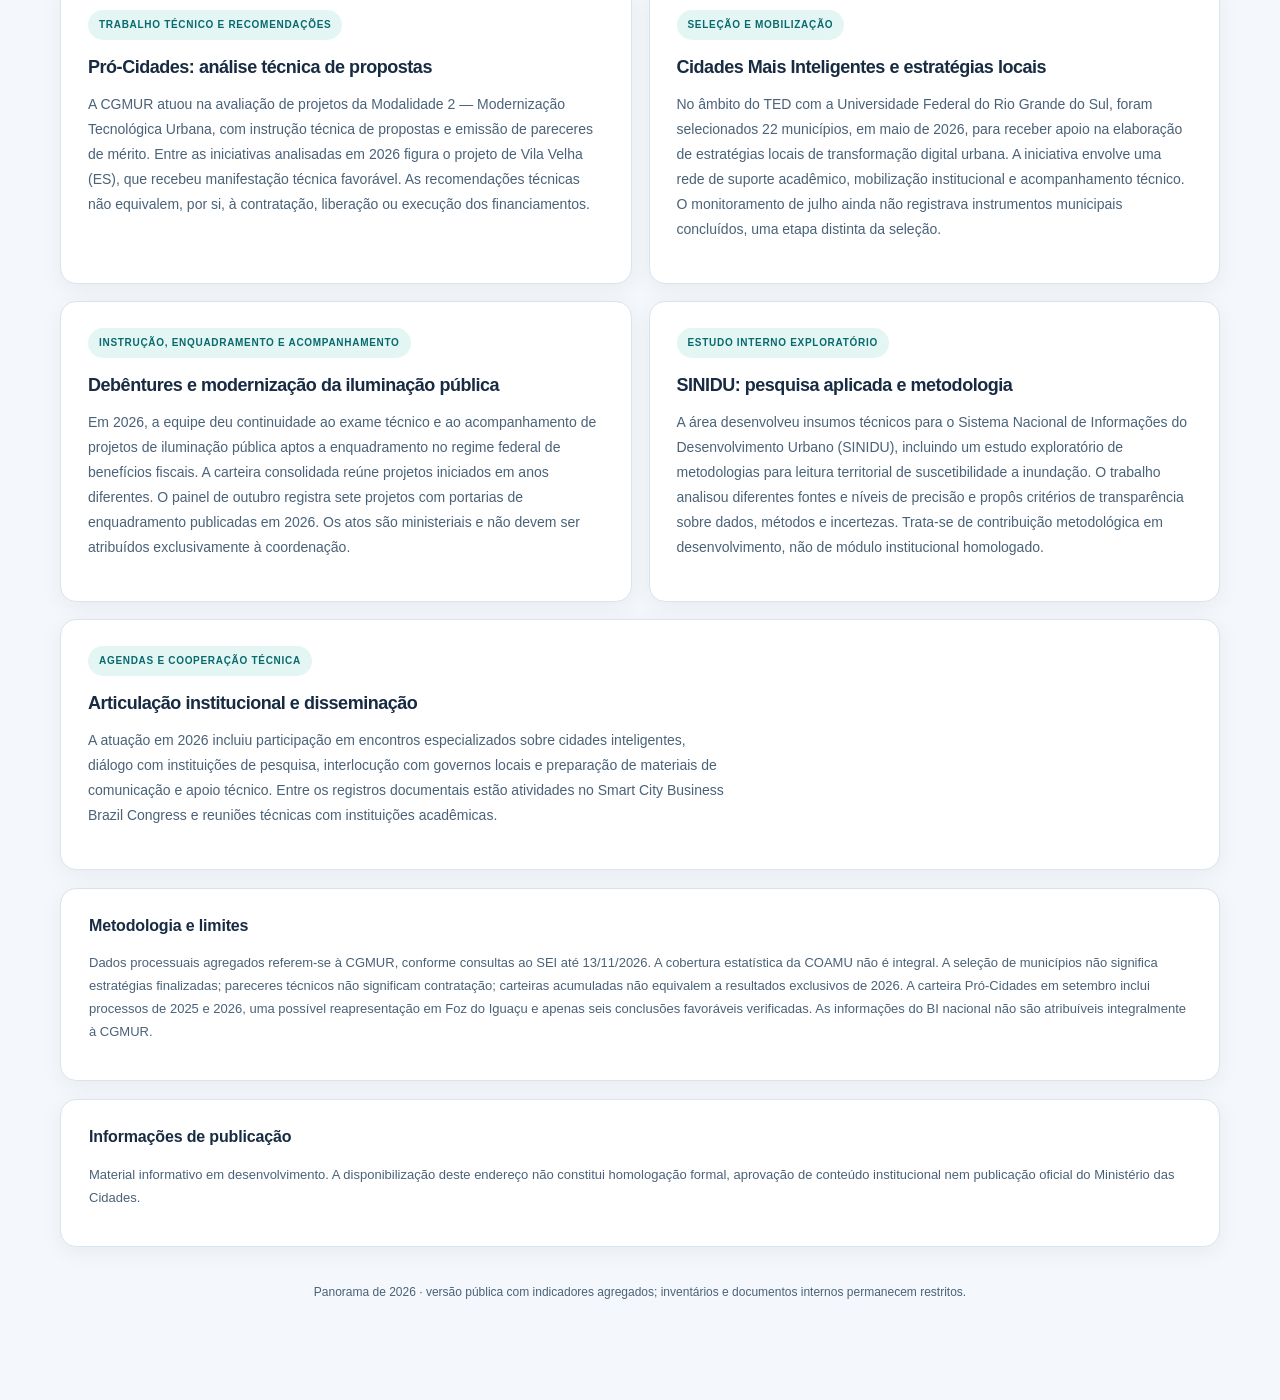
==== commit 6ca78395: "Publicar aba histórica CGMUR 2023–2026 com dados SEI e frentes estratégicas" ====
--- a/index.html
+++ b/index.html
@@ -124,6 +124,7 @@
   <a href="#procidades-carteira">Pró-Cidades</a>
   <a href="#frentes">Frentes de trabalho</a>
   <a href="#metodologia">Metodologia</a>
+  <a href="historico-2023-2026.html" style="background:#e6f2f2;color:#0b7377;font-weight:850">Histórico 2023–2026</a>
  </div>
 </nav>
 <main class="shell" id="report">
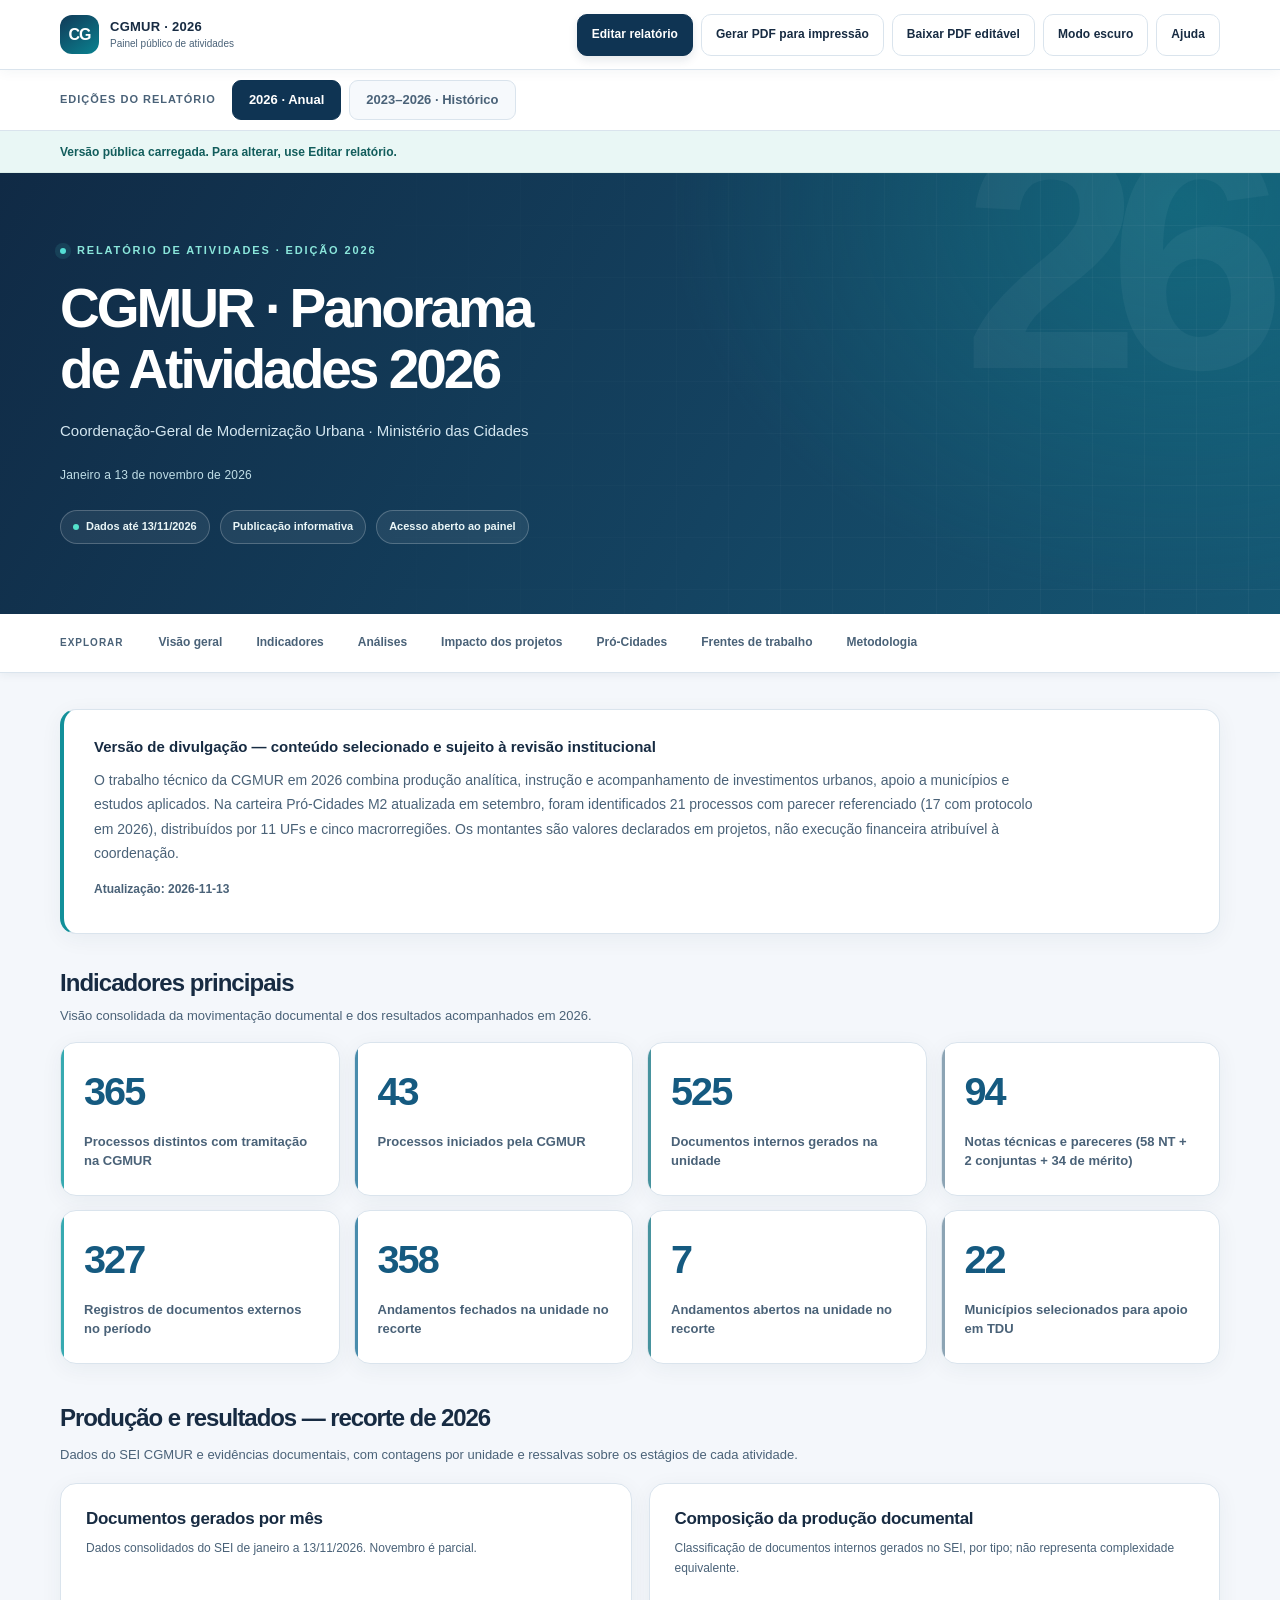
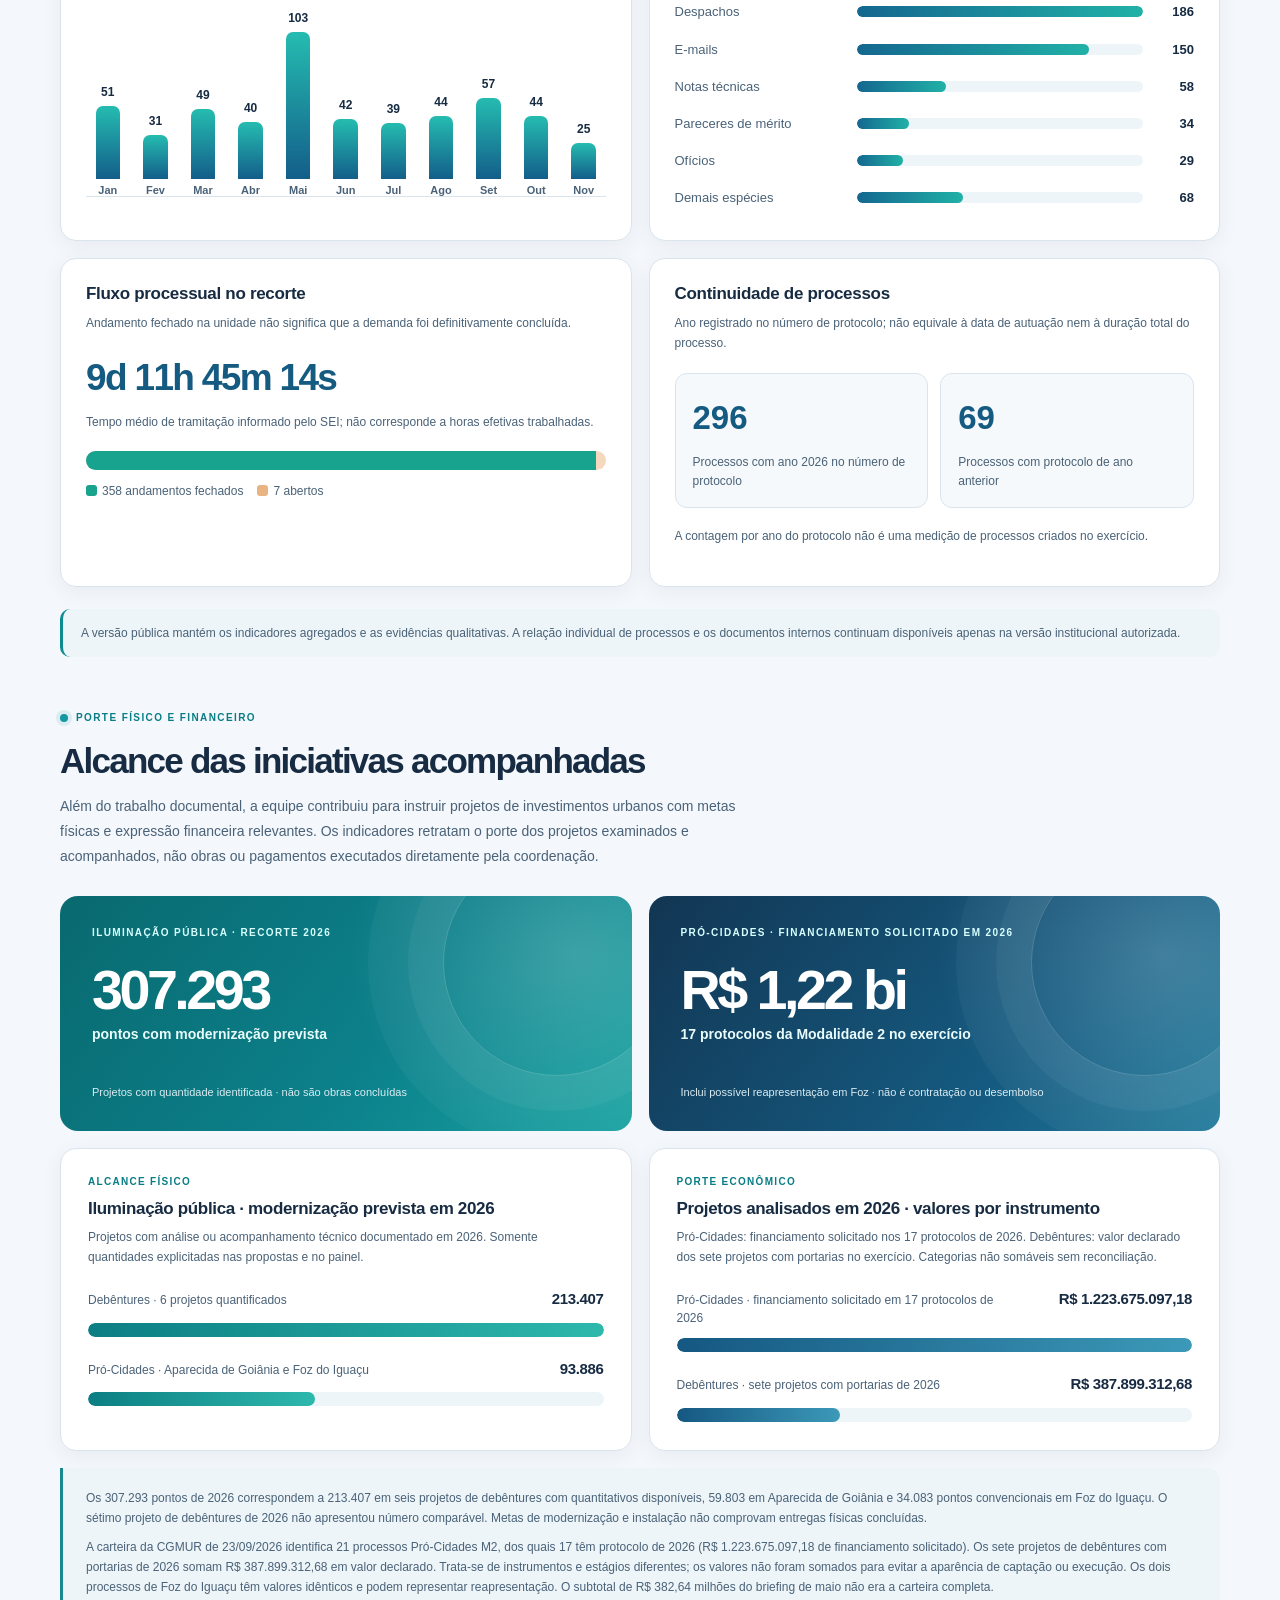
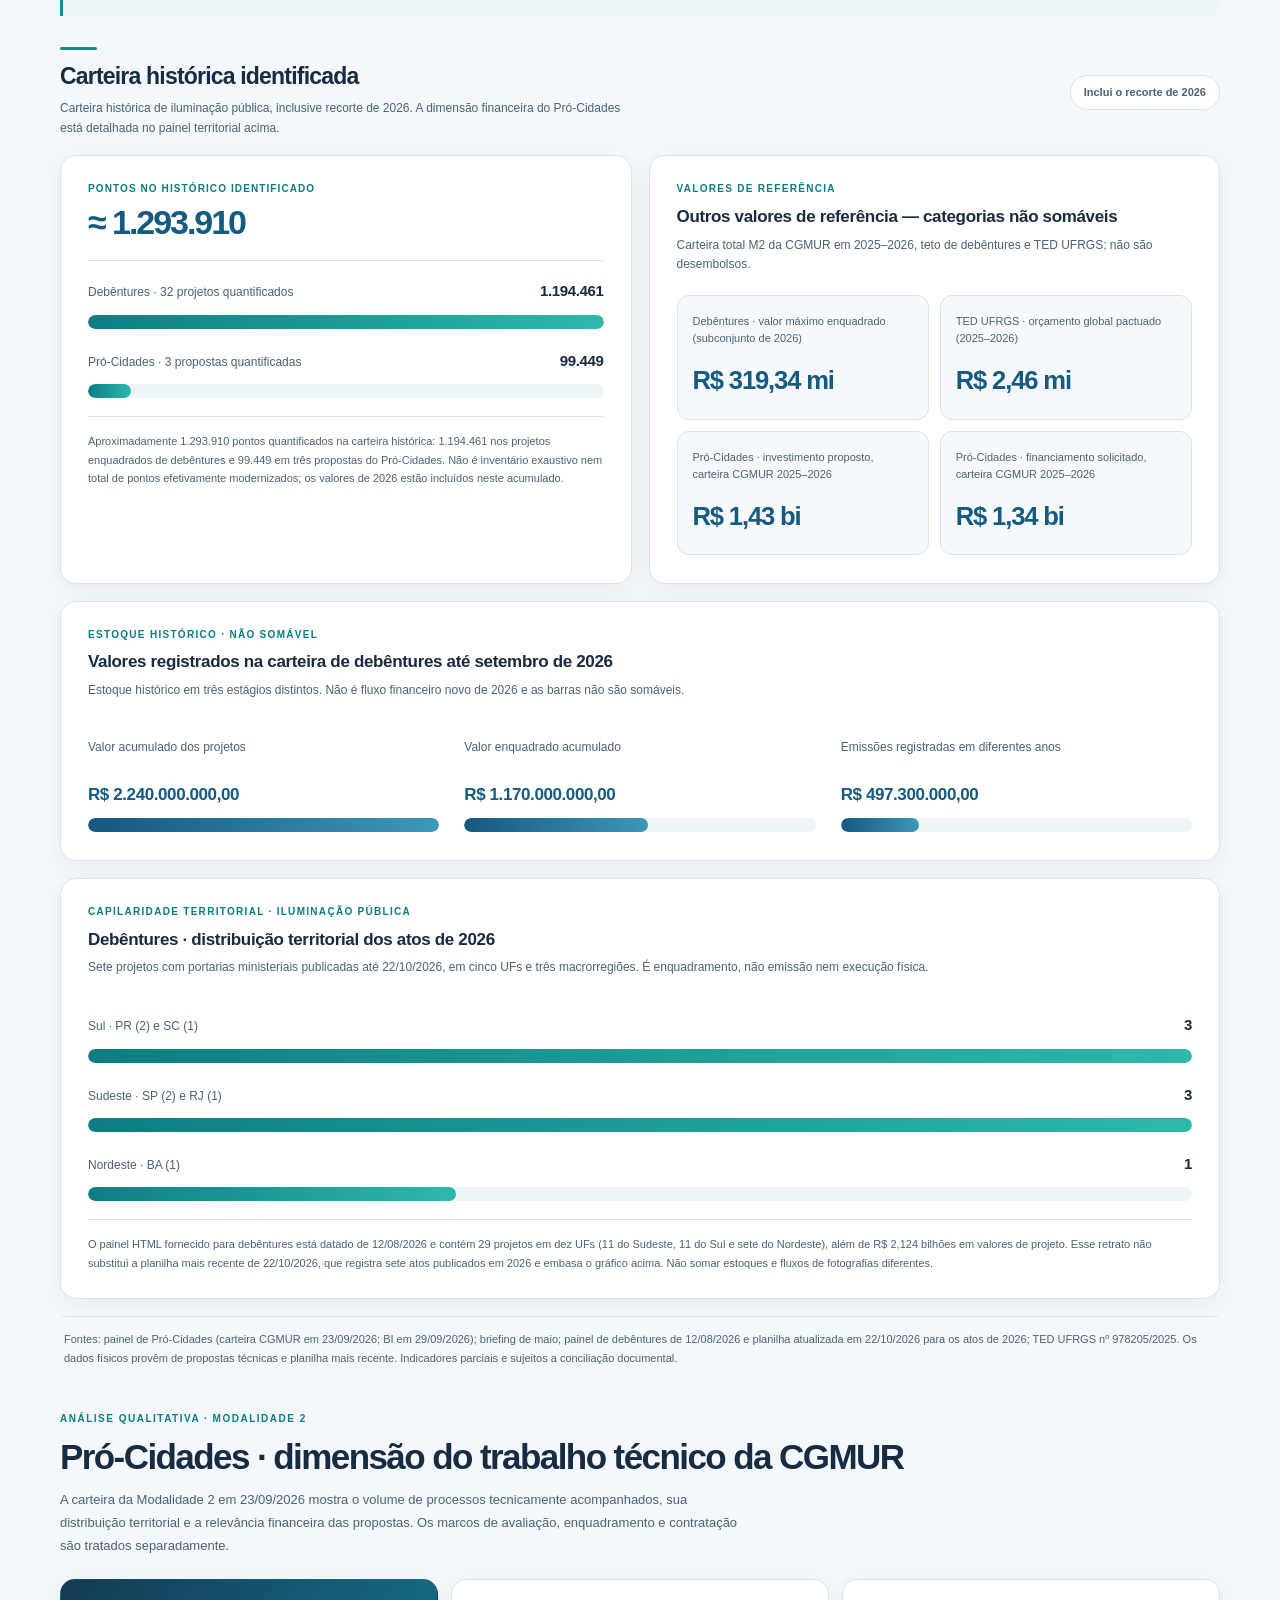
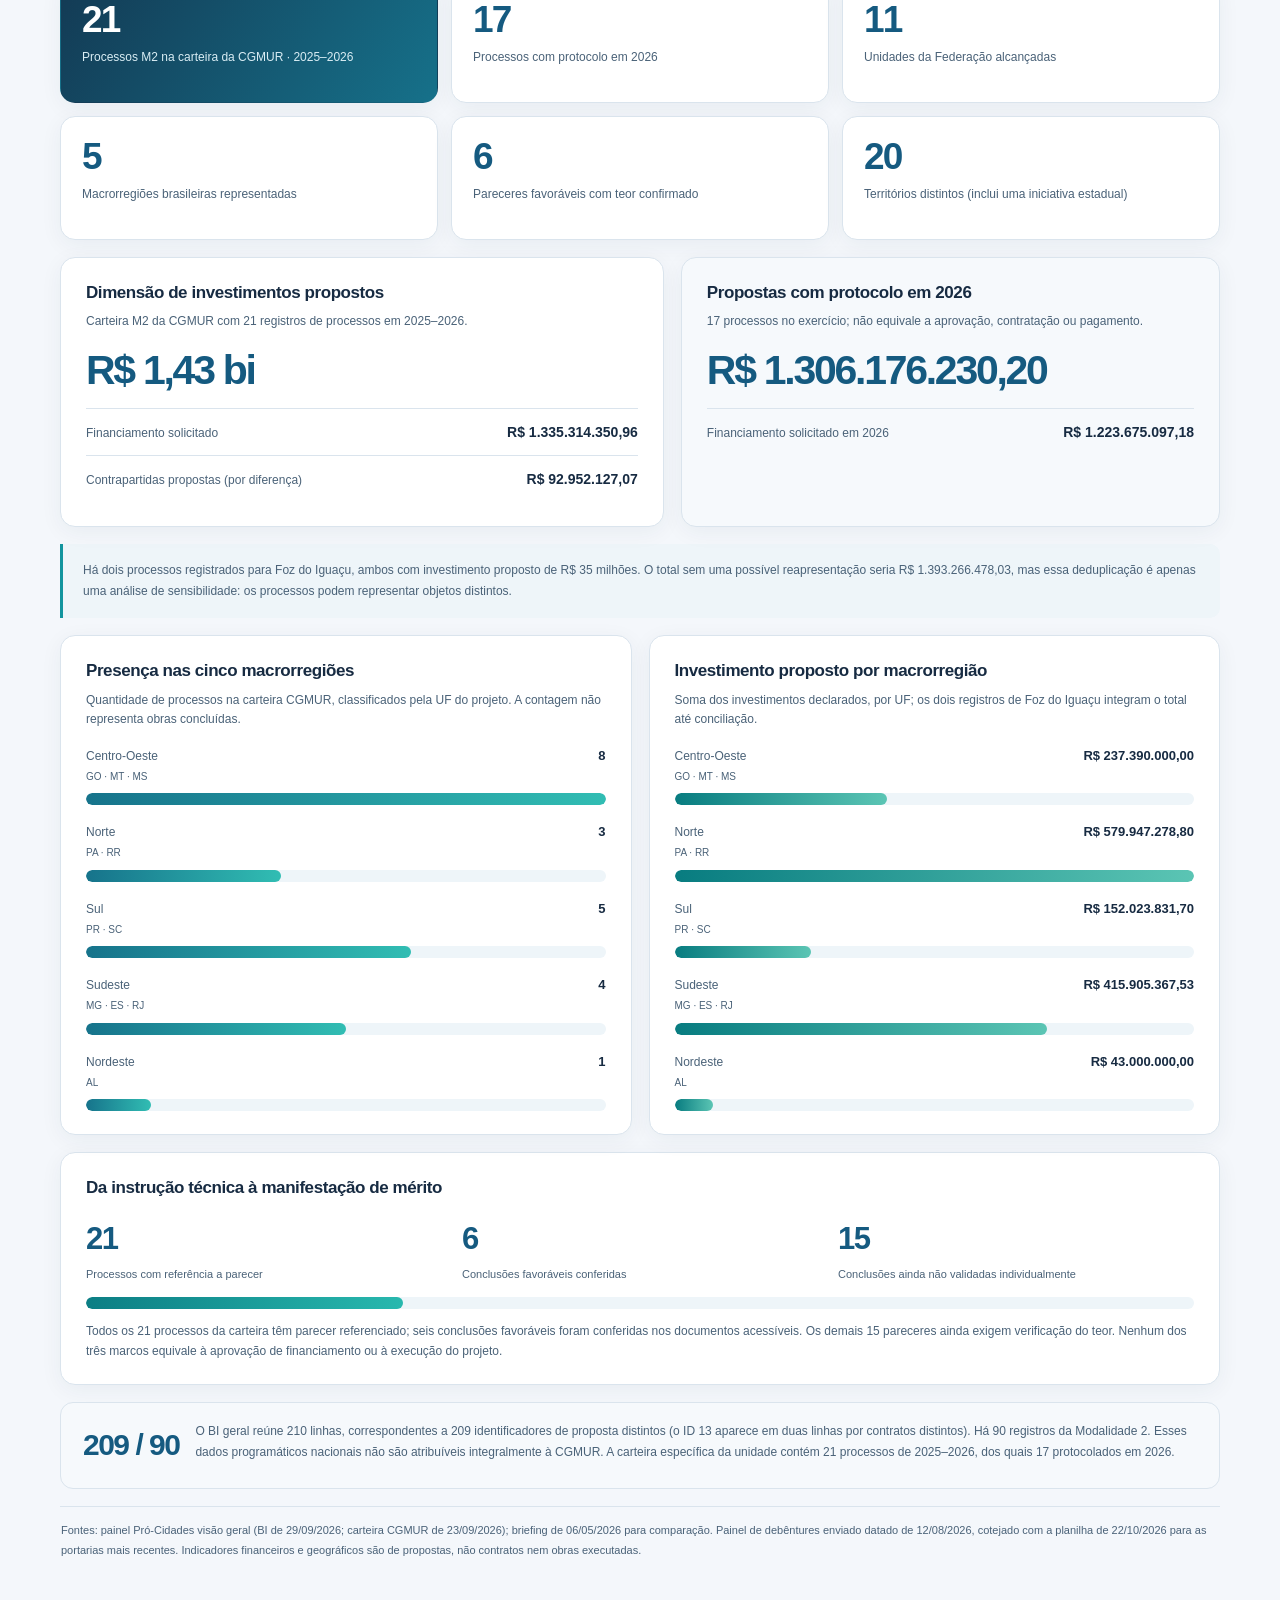
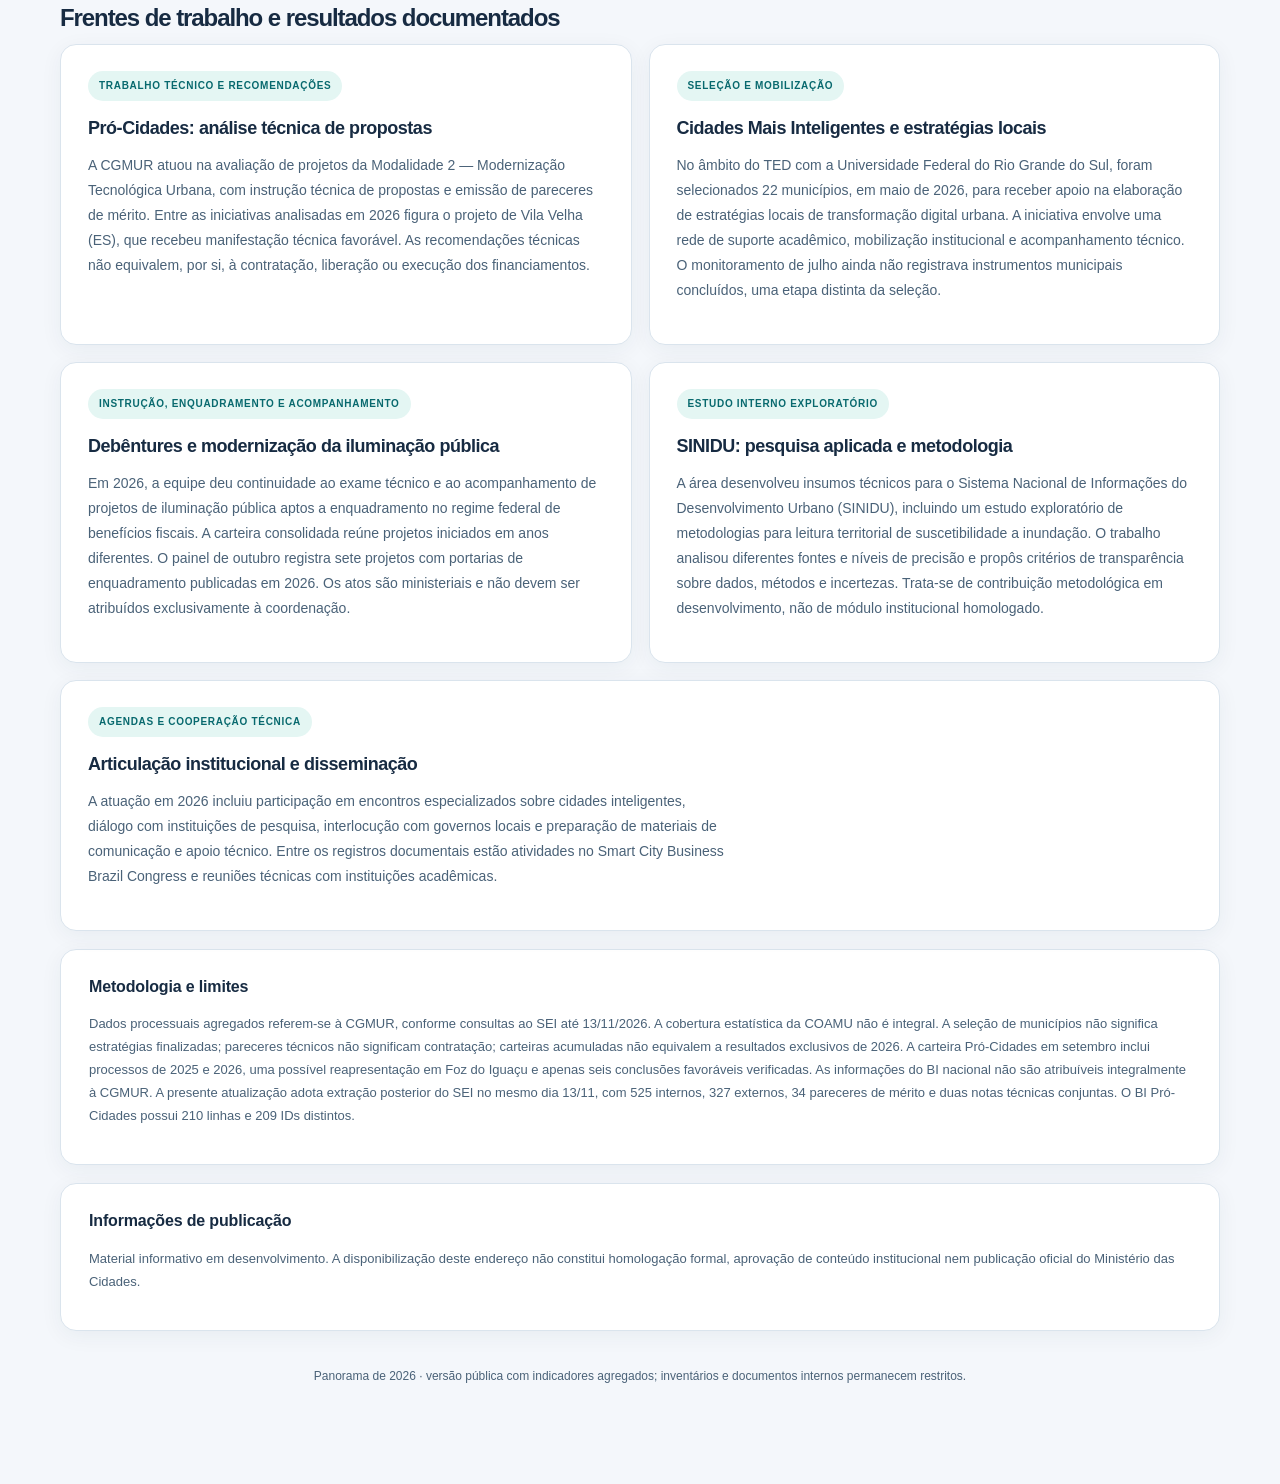
==== commit 2f20b816: "Corrigir alternância visível entre os painéis 2026 e 2023-2026" ====
--- a/index.html
+++ b/index.html
@@ -65,6 +65,16 @@
 .tiny-restricted-note{font-size:12px;line-height:1.5;background:#eff7f8;color:#476779;padding:13px 17px;border-left:3px solid #15a699;border-radius:6px;margin:8px 0 18px}
 @media(max-width:850px){.dash-two{grid-template-columns:1fr}.chart-bars{gap:7px}.dash-panel{padding:17px}}
 @media print{.dash-two{grid-template-columns:1fr 1fr;gap:11px}.dash-panel{break-inside:avoid;box-shadow:none;padding:14px}.chart-bars{min-height:155px}.bar-col{height:140px}.metric{break-inside:avoid}.bar-rect{max-width:29px}.tiny-restricted-note{border-color:#ccc}}
+/* Seletor de edições: visível sem rolar o menu de seções. */
+.edition-switcher{background:var(--surface);border-bottom:1px solid var(--line);position:relative;z-index:4}
+.edition-switcher-inner{max-width:calc(var(--measure,1160px) + 40px);margin:0 auto;padding:10px 20px;display:flex;gap:8px;align-items:center;flex-wrap:wrap}
+.edition-switcher .edition-label{font-size:11px;letter-spacing:.09em;text-transform:uppercase;color:var(--sub);font-weight:800;margin-right:8px}
+.edition-switcher a{display:inline-flex;align-items:center;justify-content:center;min-height:40px;padding:9px 16px;text-decoration:none;font-size:13px;font-weight:760;line-height:1.35;color:var(--sub);border-radius:9px;border:1px solid var(--line);background:var(--surface-soft)}
+.edition-switcher a[aria-current="page"]{background:var(--brand,#0f3453);border-color:var(--brand,#0f3453);color:#fff}
+.edition-switcher a:not([aria-current="page"]):hover{background:var(--surface-raised);color:var(--blue)}
+.edition-switcher a:focus-visible{outline:3px solid var(--outline,#097d9e);outline-offset:2px}
+@media(max-width:520px){.edition-switcher-inner{padding:11px 14px;gap:7px}.edition-switcher .edition-label{width:100%;margin:0 0 2px}.edition-switcher a{flex:1 1 125px;padding:10px 8px;font-size:12px;text-align:center}}
+@media print{.edition-switcher{display:none!important}}
 </style>
 <link rel="stylesheet" href="design-v3.css">
 <link rel="stylesheet" href="impact-v1.css">
@@ -91,6 +101,13 @@
 <button id="btncancel" class="edit-only">Encerrar edição</button>
 <button id="btntheme" aria-label="Ativar modo escuro" aria-pressed="false">Modo escuro</button>
 <button id="btnhelp" aria-expanded="false" aria-controls="help">Ajuda</button>
+</nav>
+<nav class="edition-switcher" aria-label="Escolher edição do relatório">
+ <div class="edition-switcher-inner">
+  <span class="edition-label">Edições do relatório</span>
+  <a href="index.html" aria-current="page">2026 · Anual</a>
+  <a href="historico-2023-2026.html">2023–2026 · Histórico</a>
+ </div>
 </nav>
 <p id="notice" class="status" role="status">Carregando versão publicada…</p>
 <div id="help" aria-label="Instruções de edição">
@@ -124,7 +141,6 @@
   <a href="#procidades-carteira">Pró-Cidades</a>
   <a href="#frentes">Frentes de trabalho</a>
   <a href="#metodologia">Metodologia</a>
-  <a href="historico-2023-2026.html" style="background:#e6f2f2;color:#0b7377;font-weight:850">Histórico 2023–2026</a>
  </div>
 </nav>
 <main class="shell" id="report">
